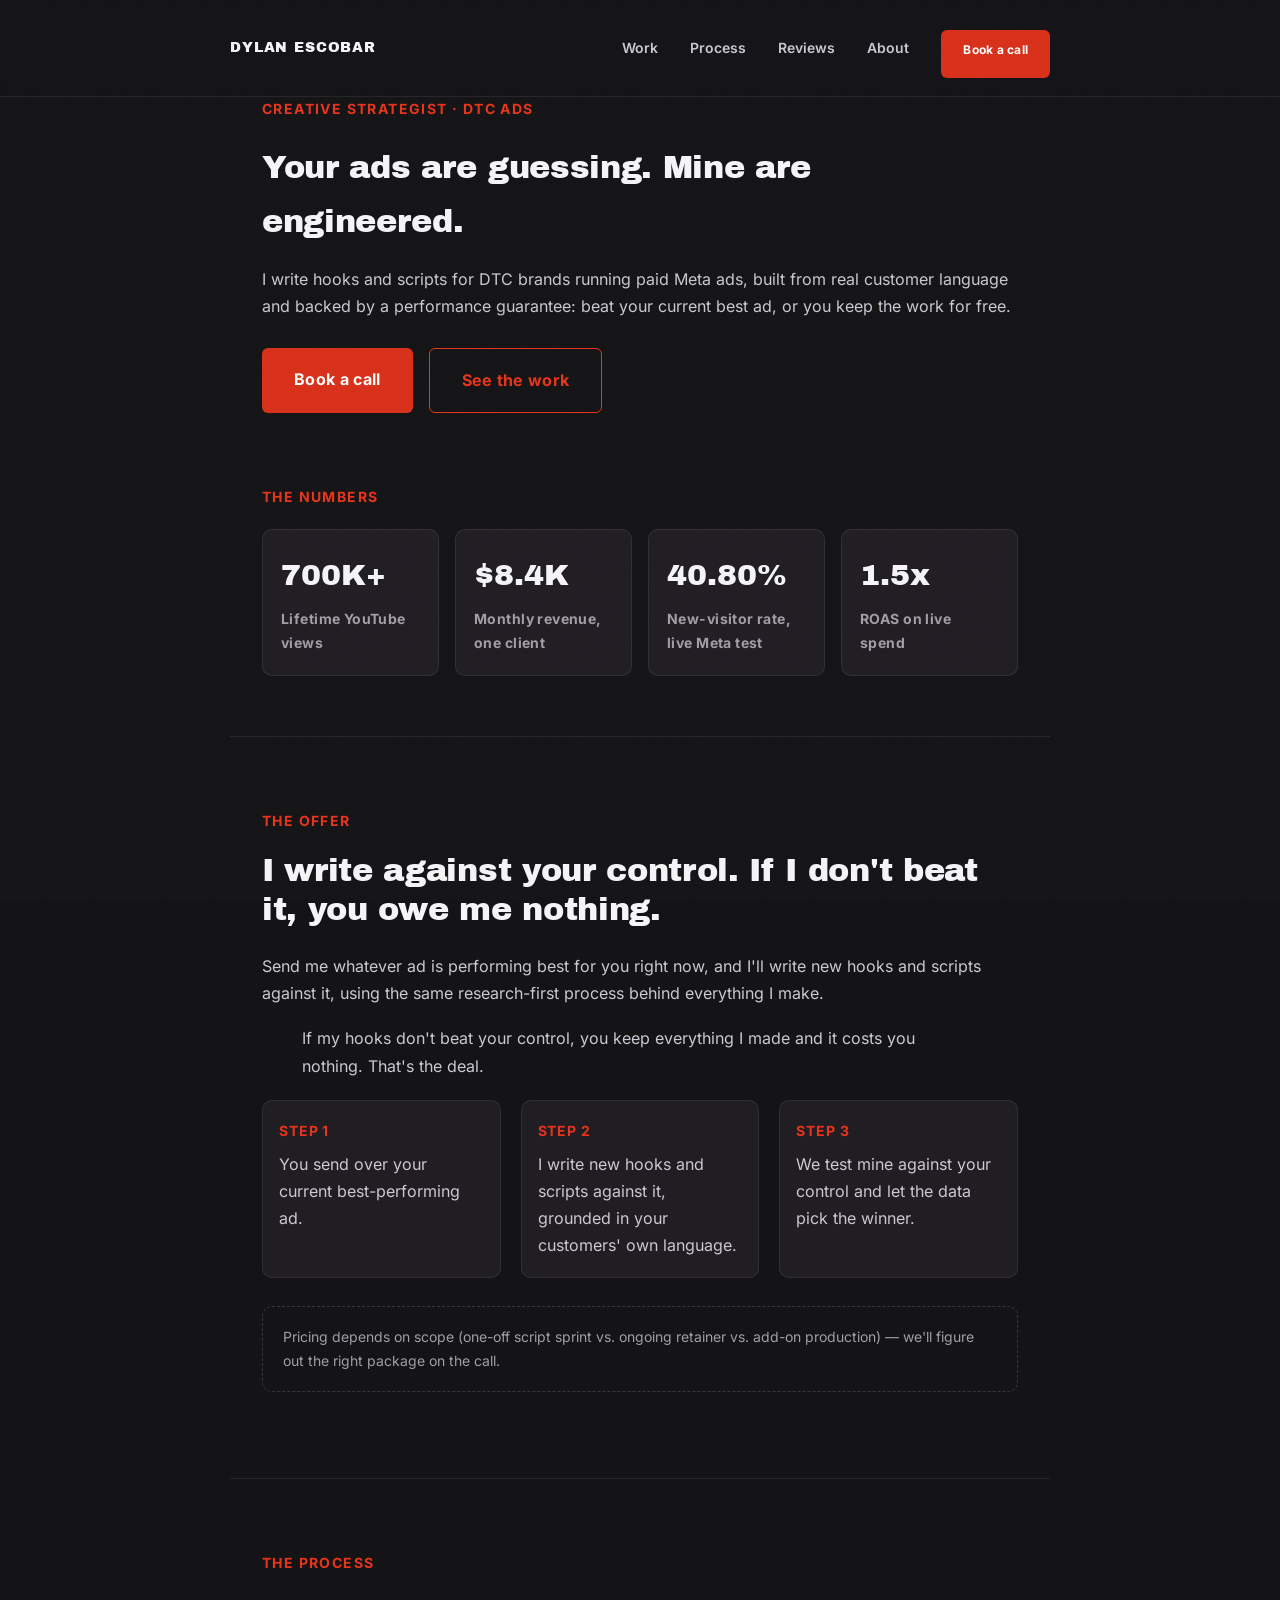
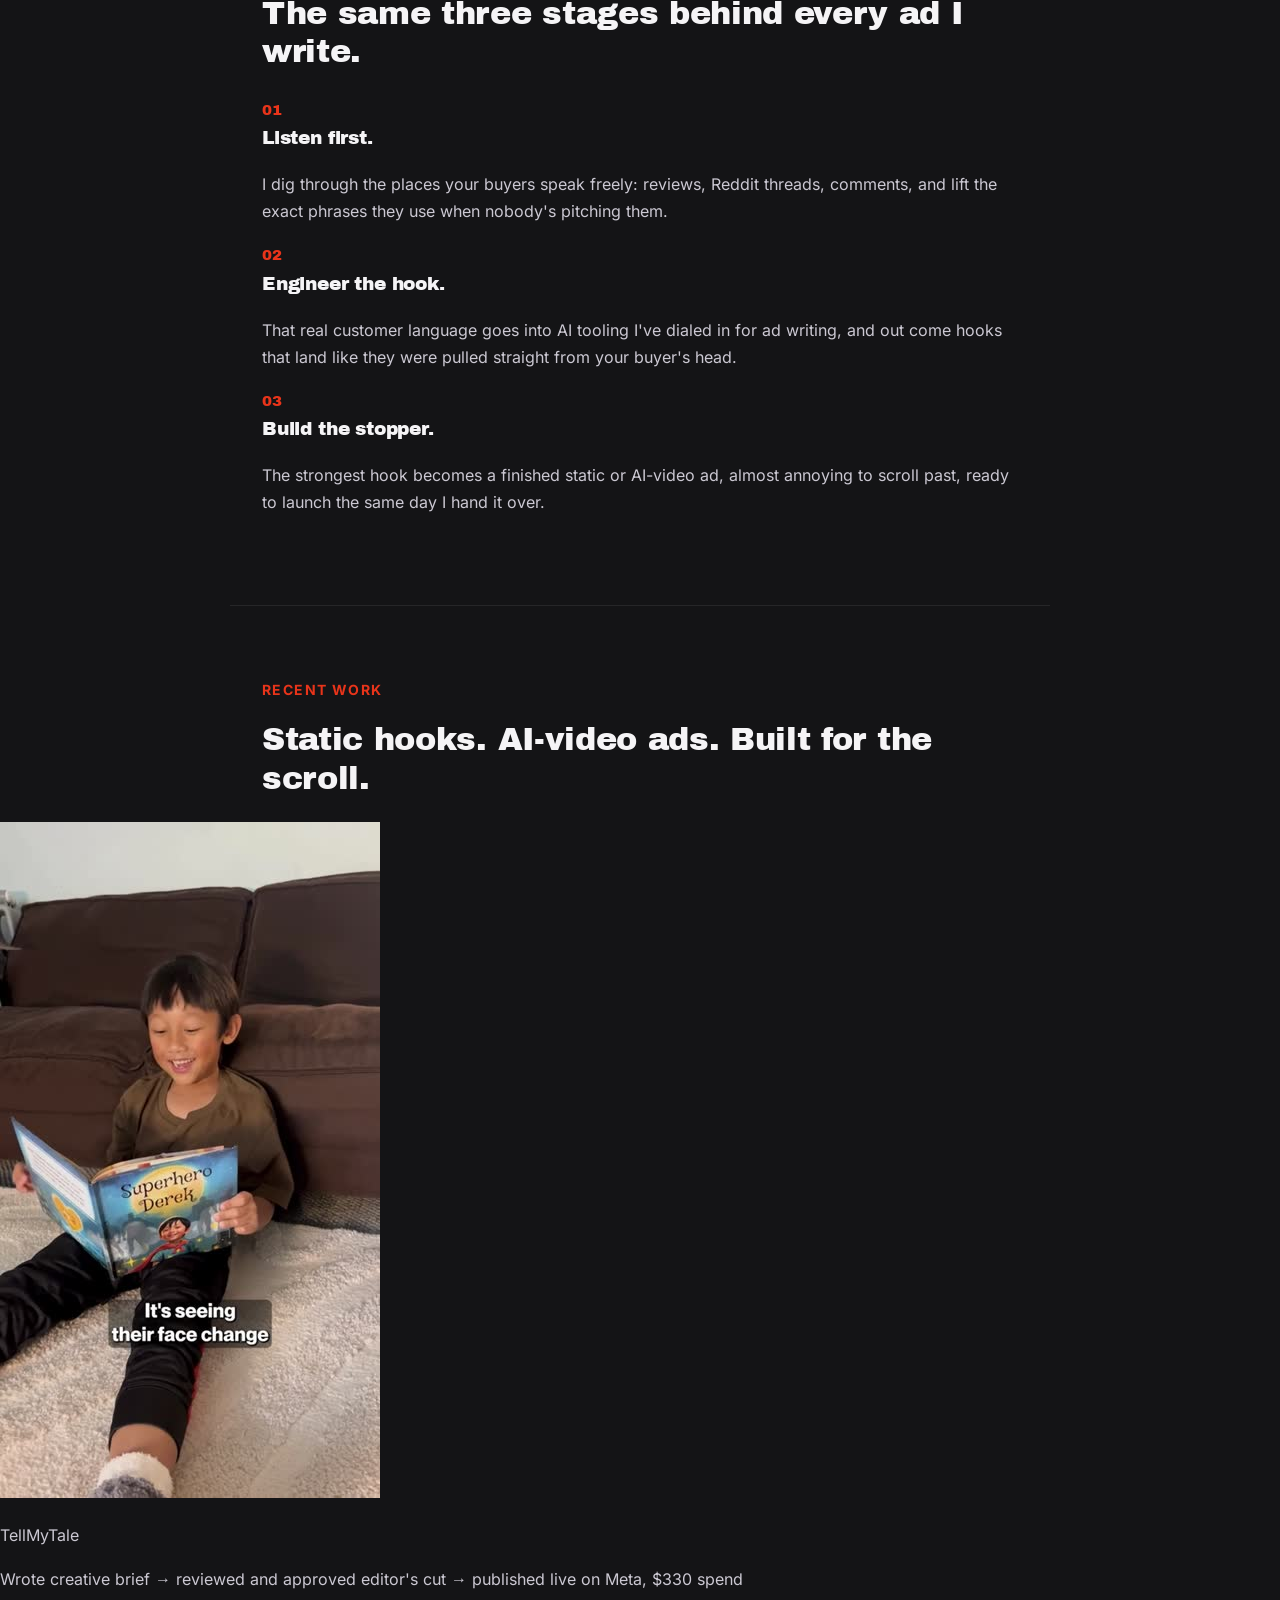
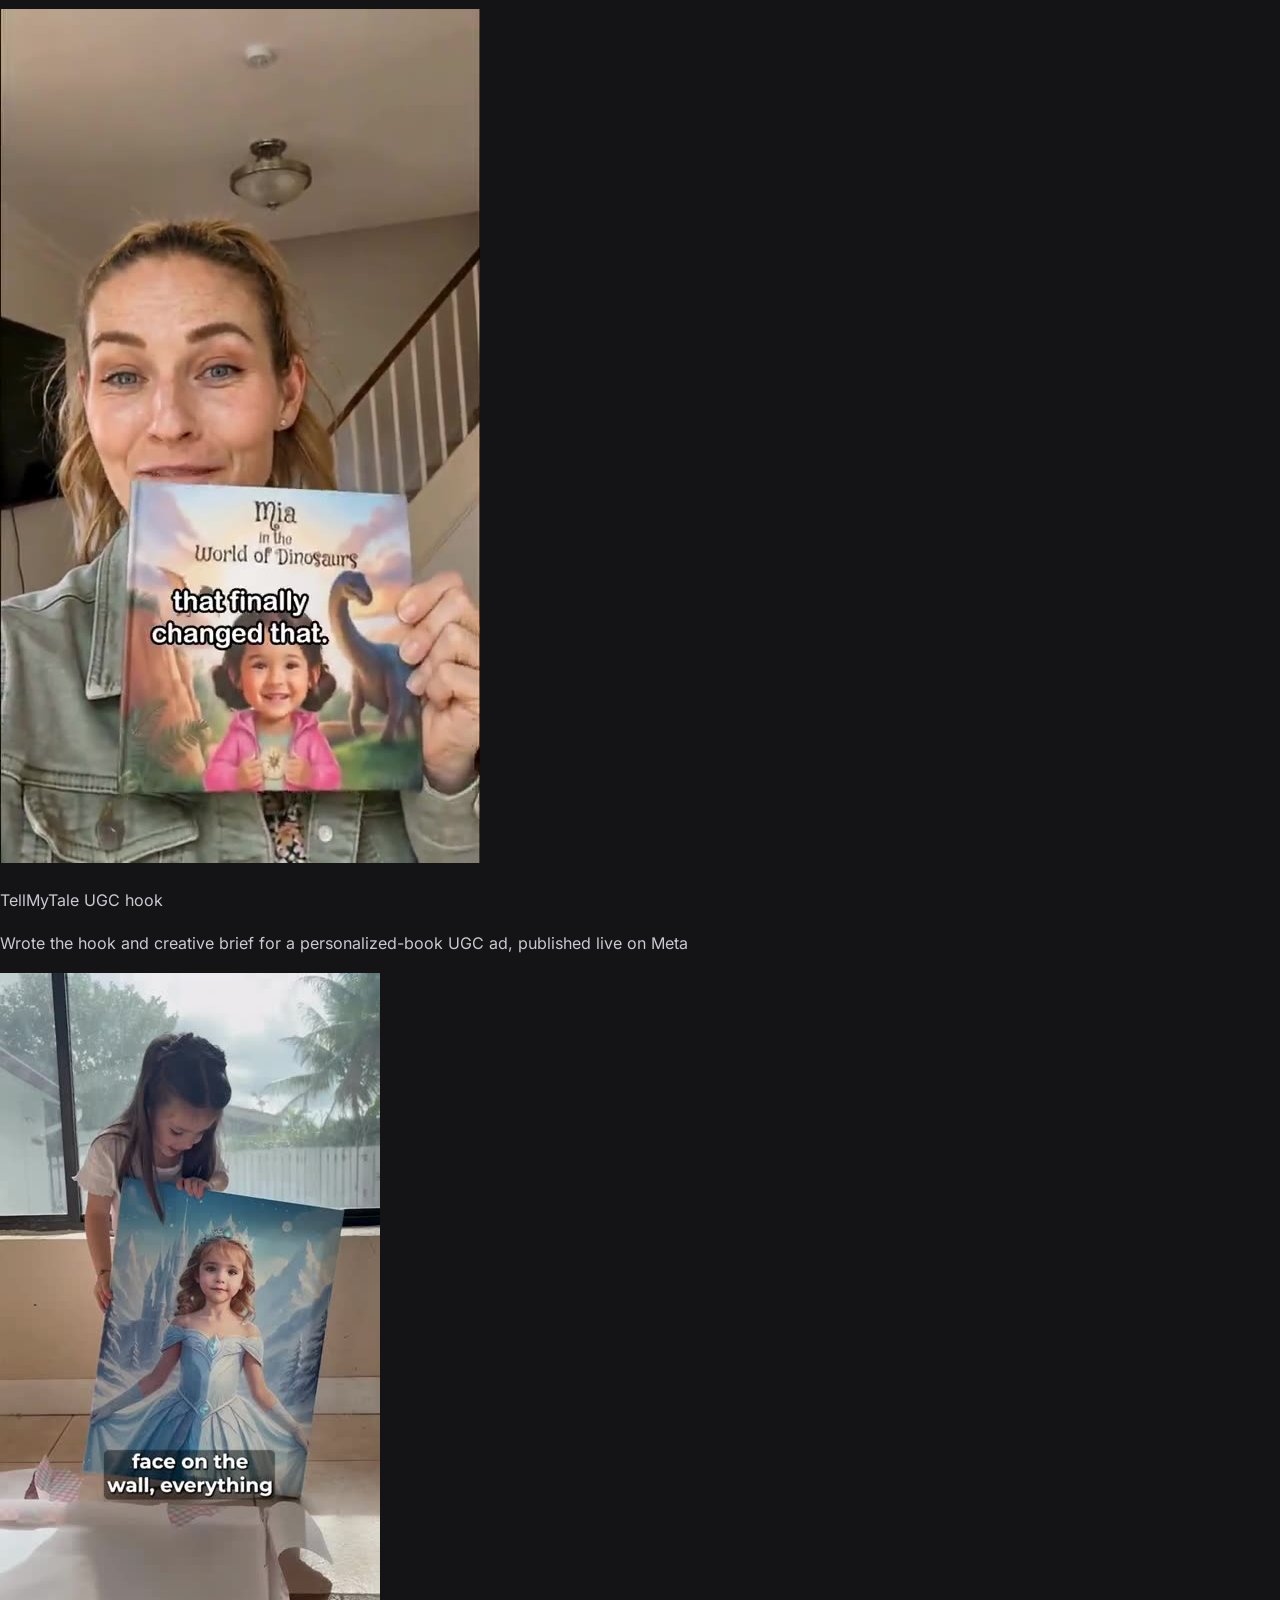
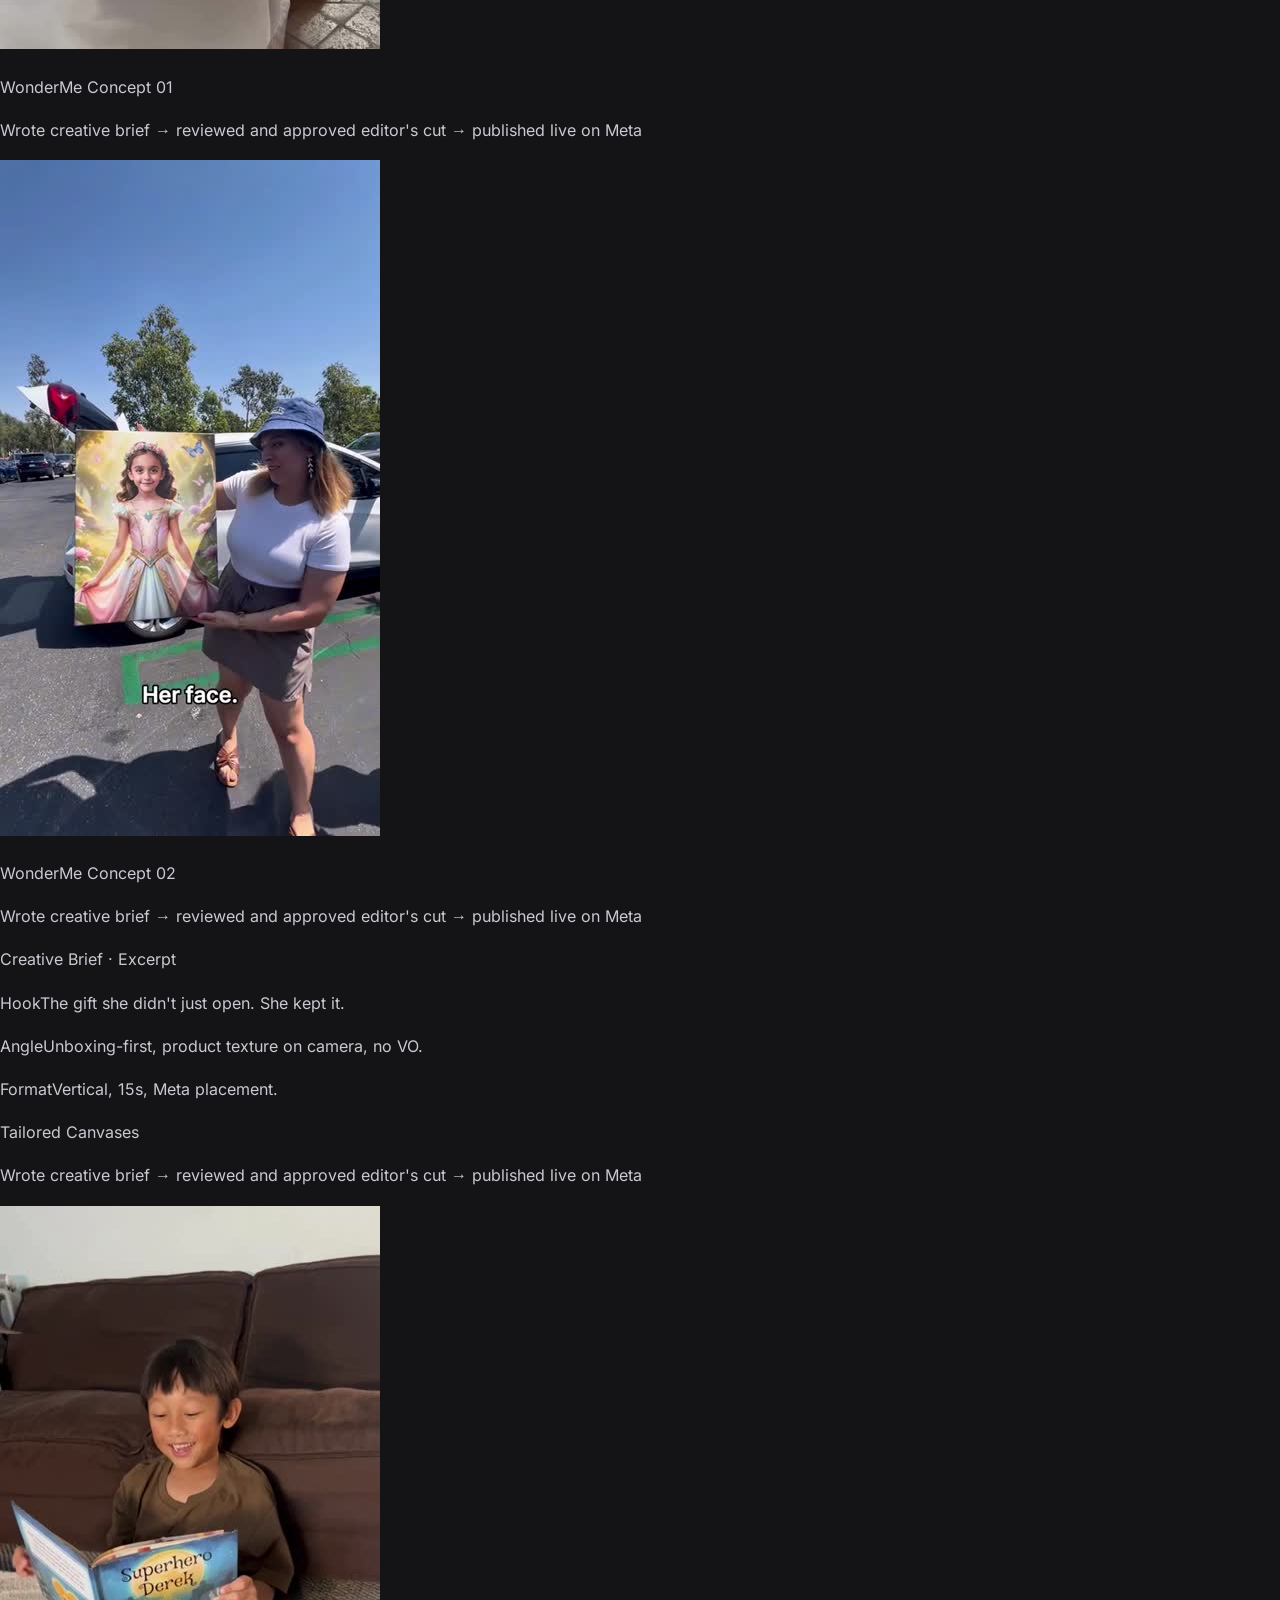
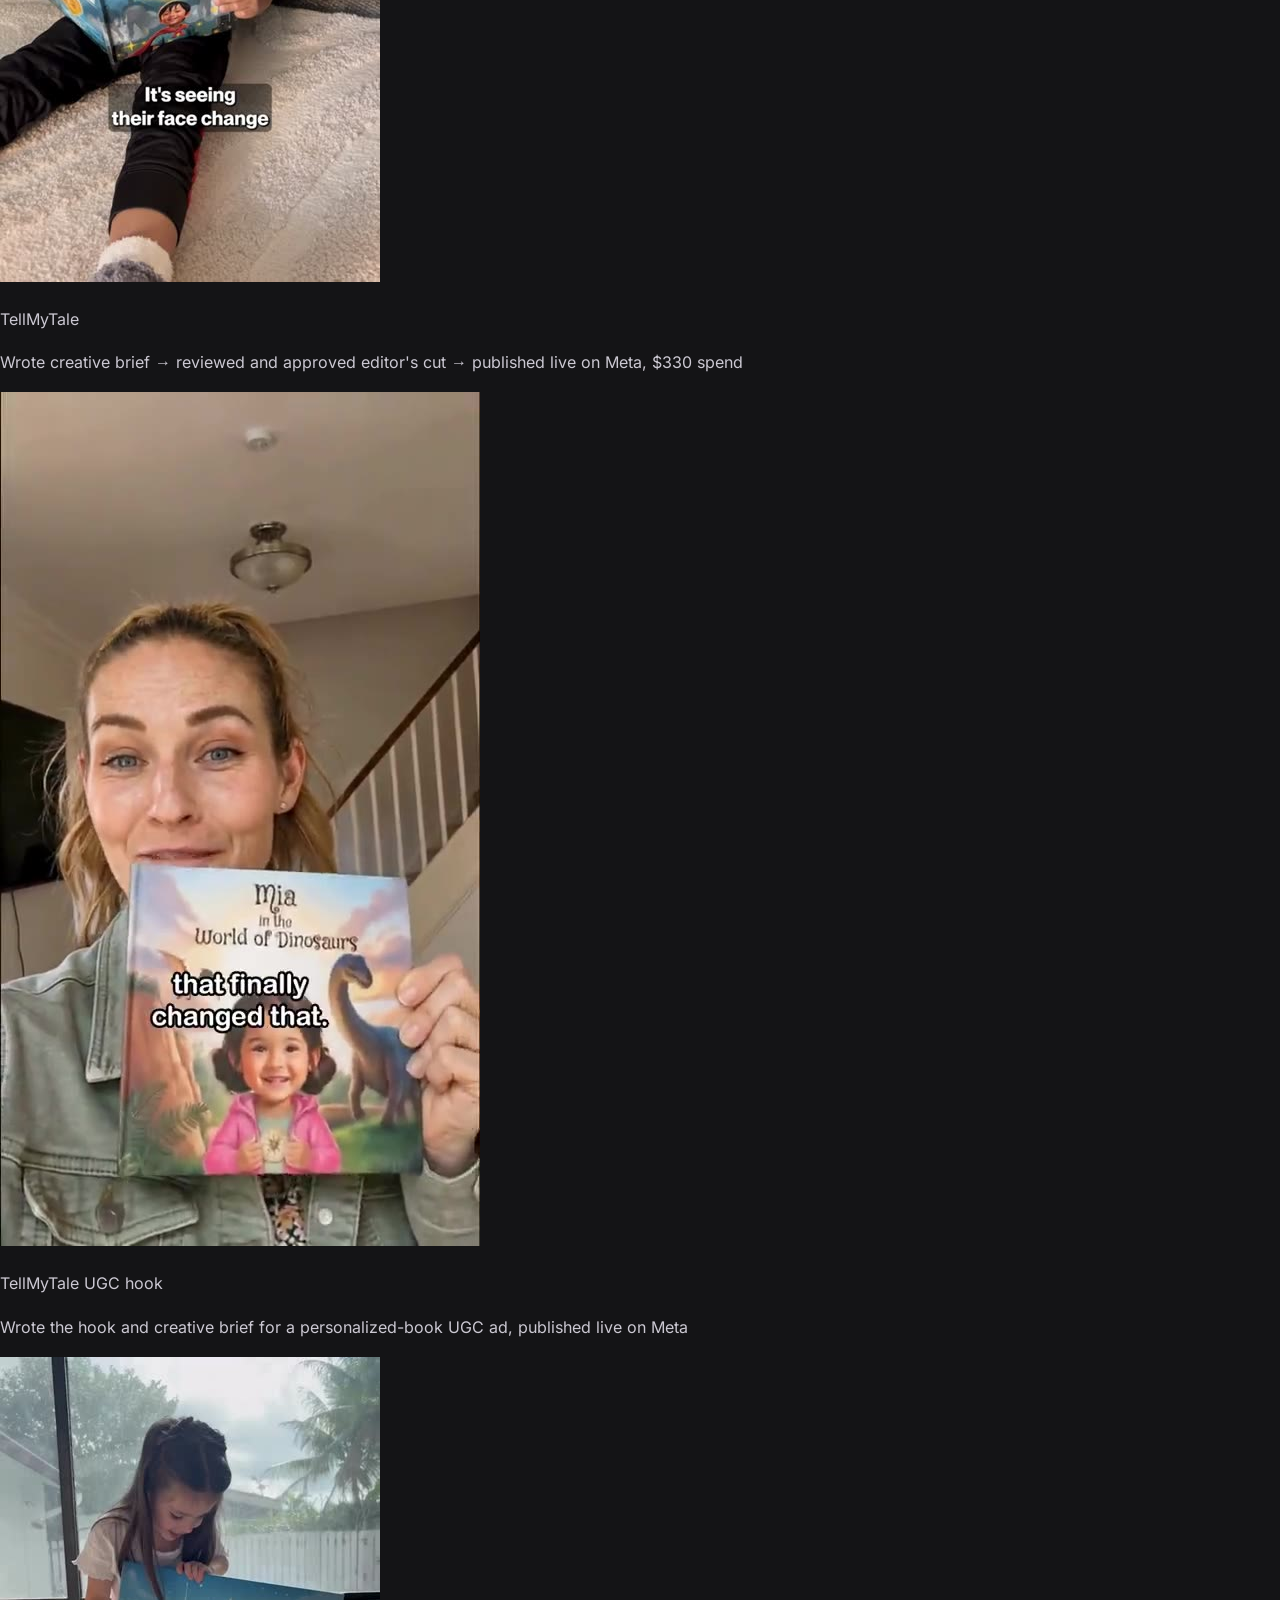
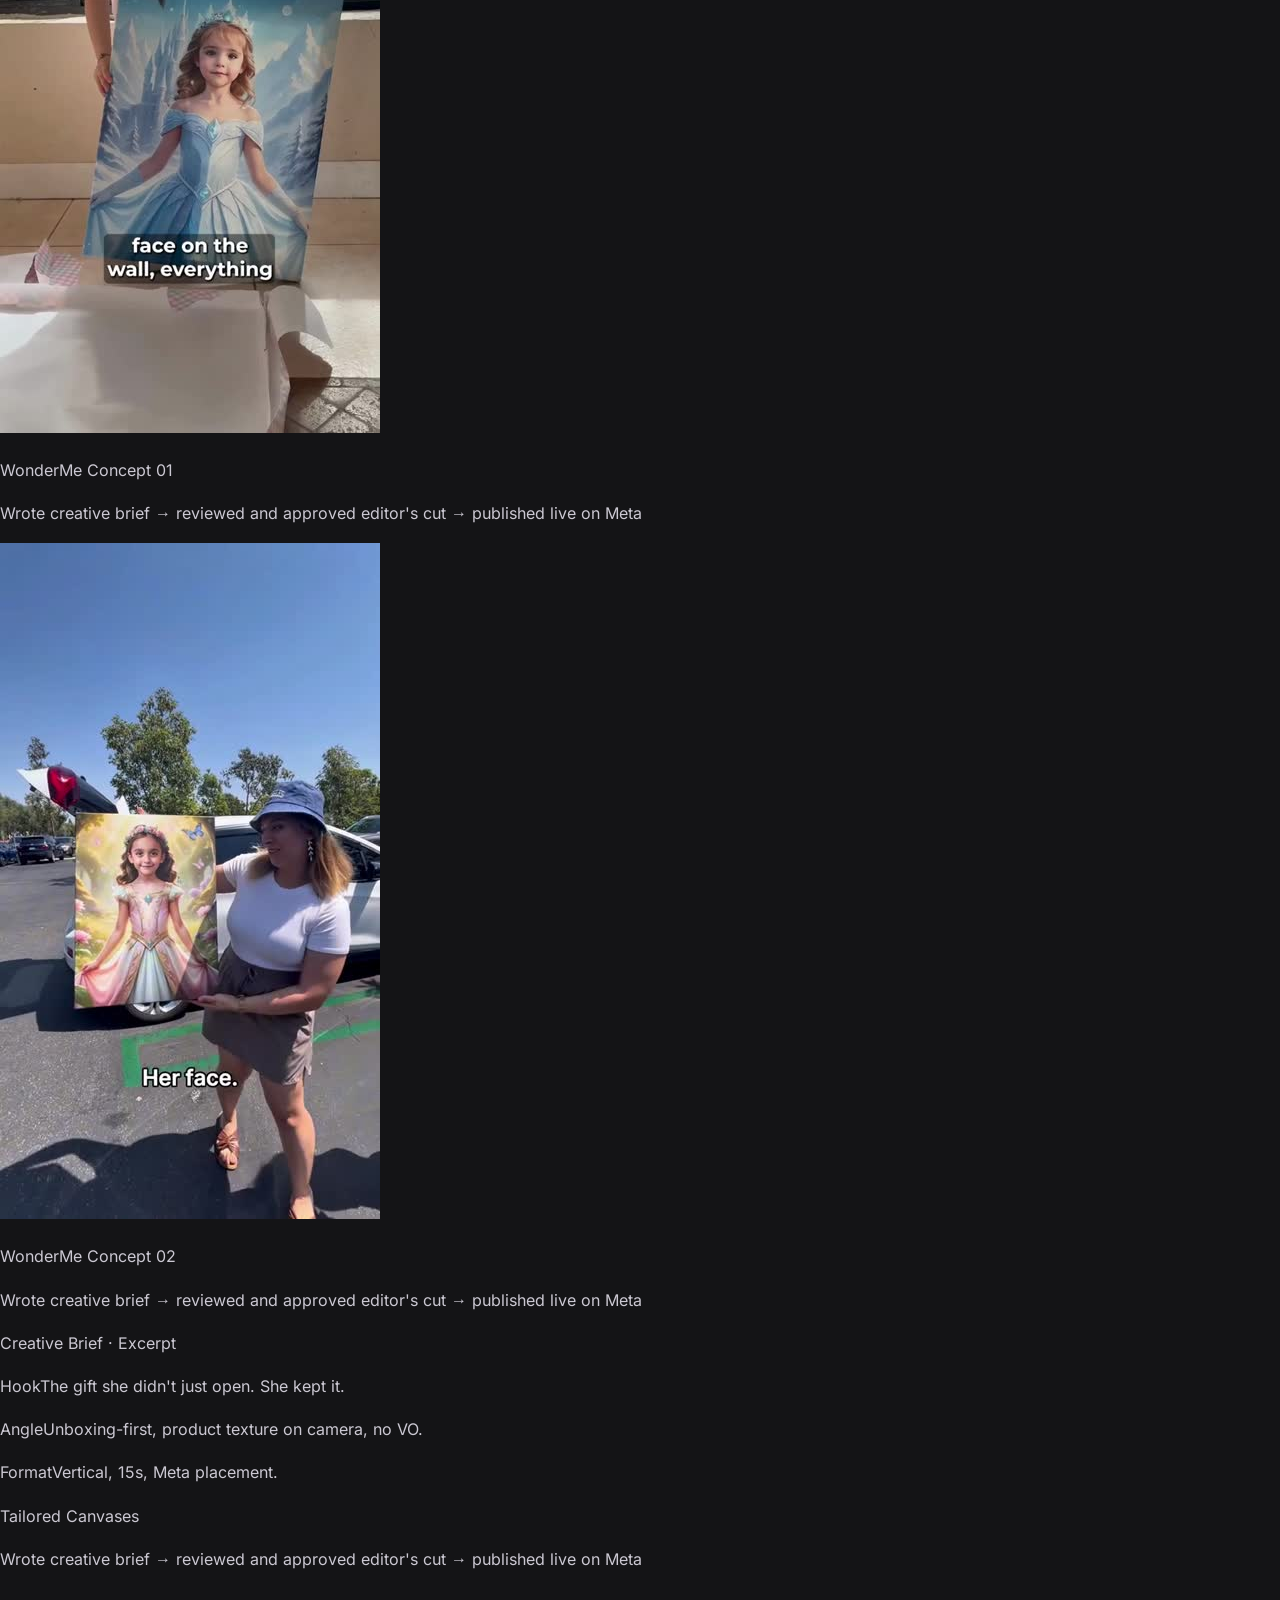
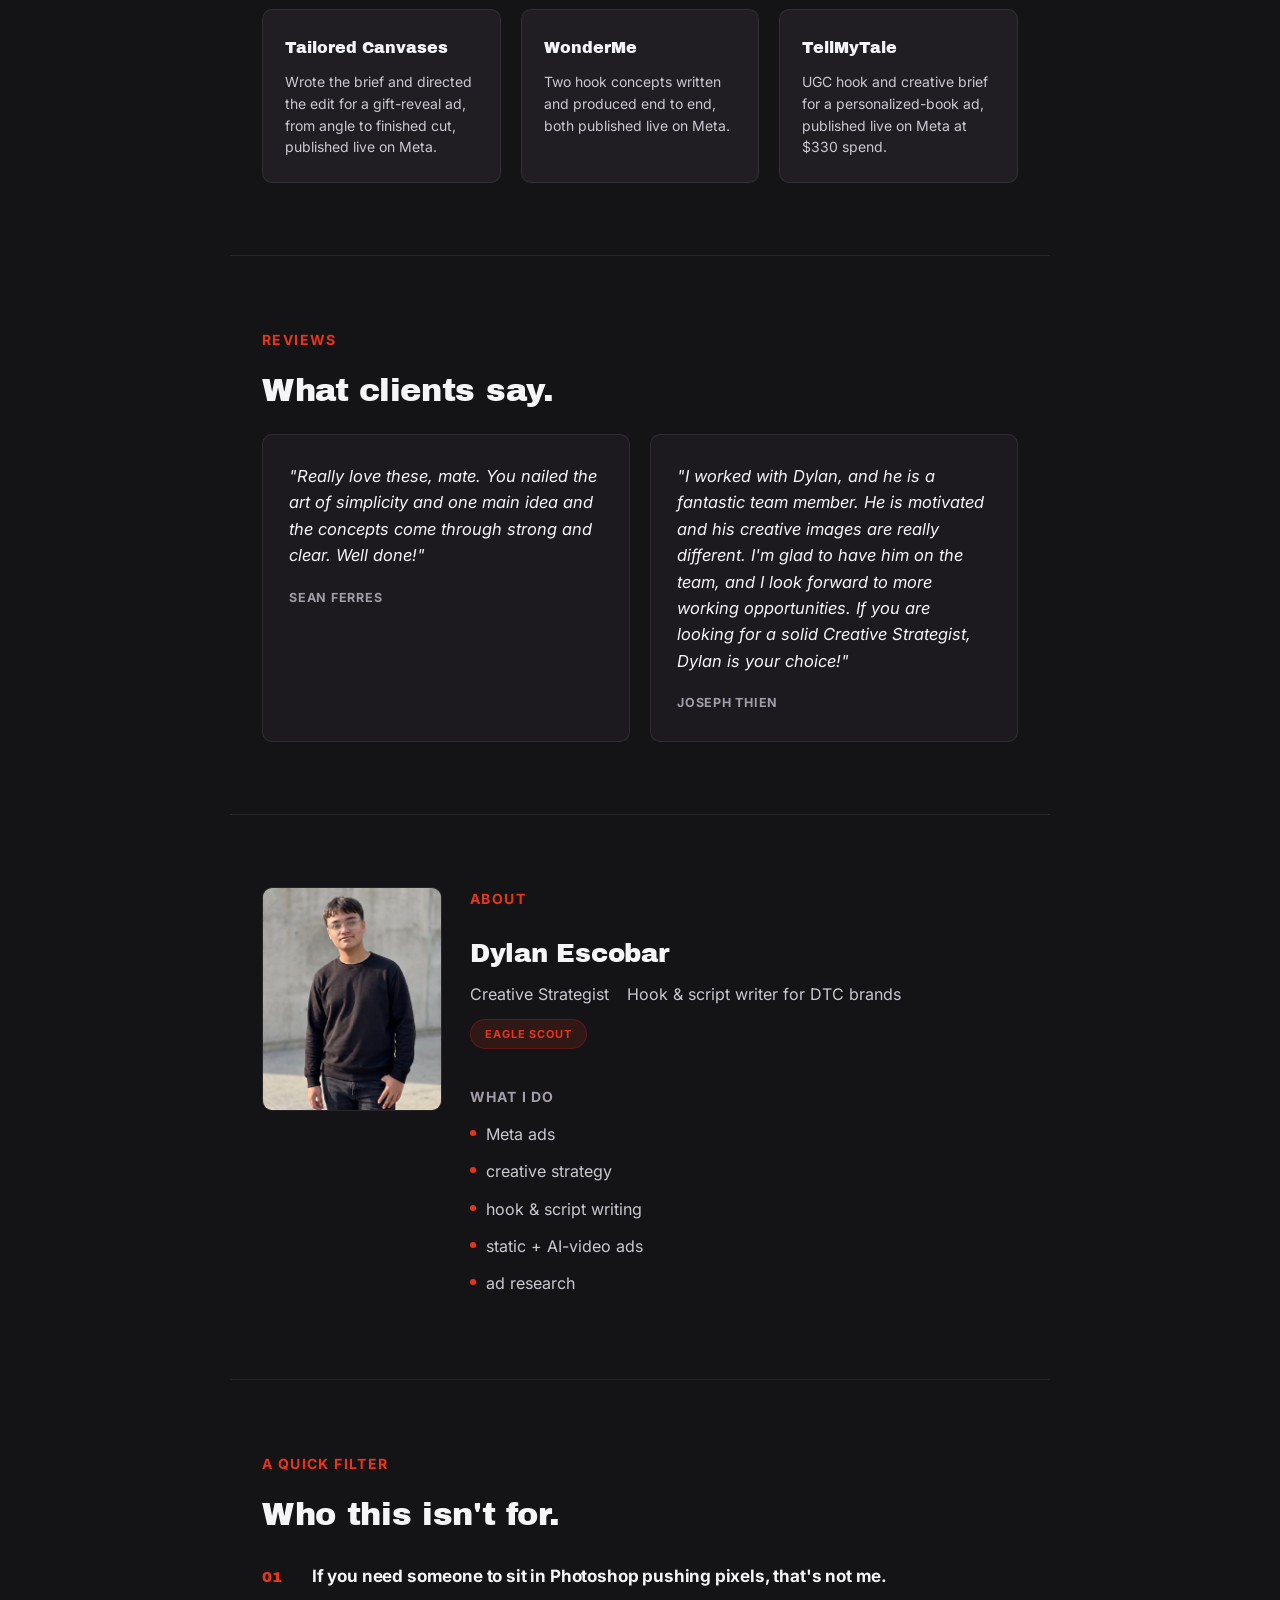
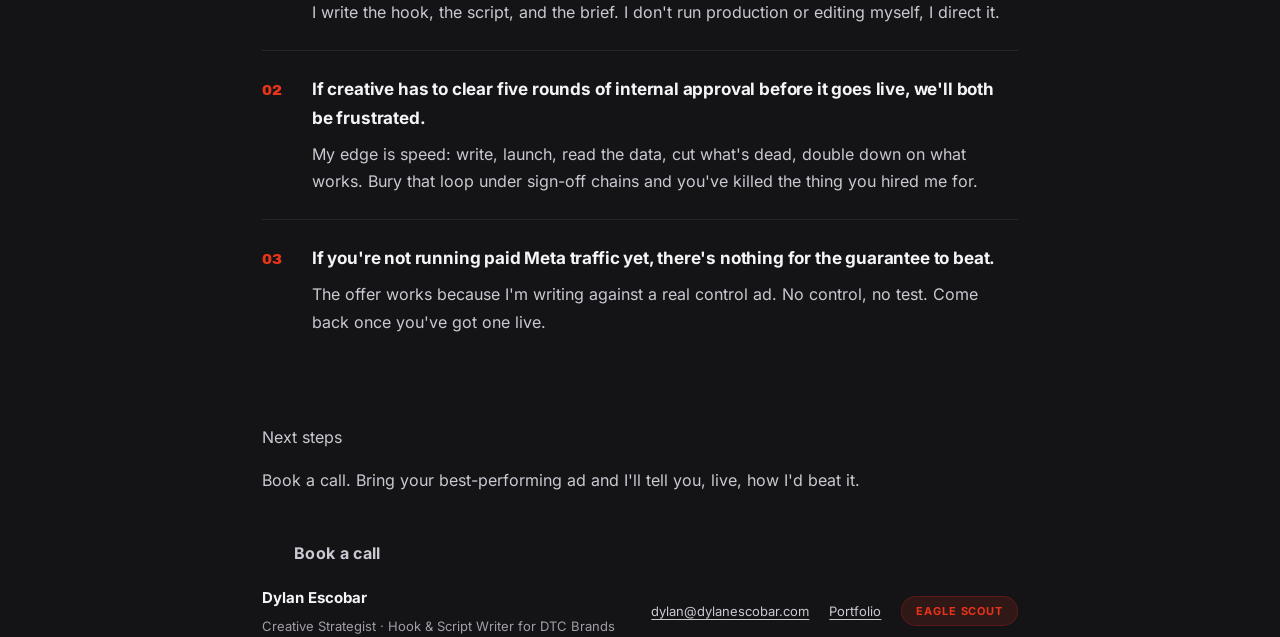
==== work-with-me.html @ bccb3c73 "Add client-facing freelance landing page New single-page site (work-with-me.html) reusing the Anti-R" ====
<!DOCTYPE html>
<html lang="en">
<head>
<meta charset="UTF-8">
<meta name="viewport" content="width=device-width, initial-scale=1.0">
<title>Dylan Escobar — Creative Strategist for DTC Ads</title>
<meta name="description" content="Dylan Escobar writes hooks and scripts for DTC brands running paid Meta ads, backed by a beat-your-control performance guarantee.">
<link rel="preconnect" href="https://fonts.googleapis.com">
<link rel="preconnect" href="https://fonts.gstatic.com" crossorigin>
<link href="https://fonts.googleapis.com/css2?family=Archivo+Black&family=Inter:wght@400;500;600;700&display=swap" rel="stylesheet">
<link rel="stylesheet" href="assets/css/style.css">
<link rel="stylesheet" href="assets/css/freelance.css">
</head>
<body>

<div class="grain"></div>

<!-- Book-a-call buttons use a mailto fallback until a real Calendly link is provided. -->

<nav class="nav">
  <div class="wrap nav-inner">
    <a href="#top" class="nav-logo">DYLAN ESCOBAR</a>
    <button class="nav-toggle" id="navToggle" aria-label="Toggle menu" aria-expanded="false">
      <span></span><span></span><span></span>
    </button>
    <div class="nav-links" id="navLinks">
      <a href="#work">Work</a>
      <a href="#process">Process</a>
      <a href="#reviews">Reviews</a>
      <a href="#about">About</a>
      <a class="btn btn-primary btn-nav" href="mailto:dylan@dylanescobar.com?subject=Let%27s%20talk">Book a call</a>
    </div>
  </div>
</nav>

<header class="hook" id="top">
  <div class="wrap">
    <p class="kicker">Creative Strategist &middot; DTC Ads</p>
    <h1 class="hook-headline">Your ads are guessing. Mine are <span class="accent">engineered.</span></h1>
    <p class="hook-sub">I write hooks and scripts for DTC brands running paid Meta ads, built from real customer language and backed by a performance guarantee: beat your current best ad, or you keep the work for free.</p>
    <div class="fl-hero-ctas">
      <a href="mailto:dylan@dylanescobar.com?subject=Let%27s%20talk" class="btn btn-primary">Book a call</a>
      <a href="#work" class="btn btn-ghost">See the work</a>
    </div>
  </div>
</header>

<main>

<!-- ============ PROOF STRIP ============ -->
<section class="section" style="padding-bottom: 60px;">
  <div class="wrap">
    <p class="kicker">The numbers</p>
    <div class="proof-grid">
      <div class="stat-card"><p class="stat-num">700K<span class="accent">+</span></p><p class="stat-label">Lifetime YouTube views</p></div>
      <div class="stat-card"><p class="stat-num">$8.4<span class="accent">K</span></p><p class="stat-label">Monthly revenue, one client</p></div>
      <div class="stat-card"><p class="stat-num">40.80<span class="accent">%</span></p><p class="stat-label">New-visitor rate, live Meta test</p></div>
      <div class="stat-card"><p class="stat-num">1.5<span class="accent">x</span></p><p class="stat-label">ROAS on live spend</p></div>
    </div>
  </div>
</section>

<hr class="divider">

<!-- ============ THE OFFER ============ -->
<section class="section" id="offer">
  <div class="wrap">
    <p class="kicker">The offer</p>
    <h2 class="section-title">I write against your control. If I don't beat it, you owe me nothing.</h2>
    <p class="body-text">Send me whatever ad is performing best for you right now, and I'll write new hooks and scripts against it, using the same research-first process behind everything I make.</p>

    <blockquote class="callout-quote">
      If my hooks don't beat your control, you keep everything I made and it costs you nothing. That's the deal.
    </blockquote>

    <div class="mechanic-grid">
      <div class="day-card"><p class="day-label">Step 1</p><p>You send over your current best-performing ad.</p></div>
      <div class="day-card"><p class="day-label">Step 2</p><p>I write new hooks and scripts against it, grounded in your customers' own language.</p></div>
      <div class="day-card"><p class="day-label">Step 3</p><p>We test mine against your control and let the data pick the winner.</p></div>
    </div>

    <p class="pricing-note">Pricing depends on scope (one-off script sprint vs. ongoing retainer vs. add-on production) &mdash; we'll figure out the right package on the call.</p>
  </div>
</section>

<hr class="divider">

<!-- ============ PROCESS ============ -->
<section class="section" id="process">
  <div class="wrap">
    <p class="kicker">The process</p>
    <h2 class="section-title">The same three stages behind every ad I write.</h2>

    <div class="process-grid">
      <div class="process-card">
        <span class="step-num">01</span>
        <h3>Listen first.</h3>
        <p>I dig through the places your buyers speak freely: reviews, Reddit threads, comments, and lift the exact phrases they use when nobody's pitching them.</p>
      </div>
      <div class="process-card">
        <span class="step-num">02</span>
        <h3>Engineer the hook.</h3>
        <p>That real customer language goes into AI tooling I've dialed in for ad writing, and out come hooks that land like they were pulled straight from your buyer's head.</p>
      </div>
      <div class="process-card">
        <span class="step-num">03</span>
        <h3>Build the stopper.</h3>
        <p>The strongest hook becomes a finished static or AI-video ad, almost annoying to scroll past, ready to launch the same day I hand it over.</p>
      </div>
    </div>
  </div>
</section>

<hr class="divider">

<!-- ============ RECENT WORK ============ -->
<section class="section" id="work">
  <div class="wrap">
    <p class="kicker">Recent work</p>
    <h2 class="section-title">Static hooks. AI-video ads. Built for the scroll.</h2>
  </div>

  <div class="strip-viewport">
    <div class="strip-track" id="stripTrack">
      <article class="proof-card">
        <div class="card-media">
          <video muted loop playsinline preload="metadata" poster="assets/img/tellmytale-poster.jpg">
            <source src="assets/video/tellmytale.mp4" type="video/mp4">
          </video>
        </div>
        <div class="card-info">
          <p class="card-client">TellMyTale</p>
          <p class="card-brief">Wrote creative brief &rarr; reviewed and approved editor's cut &rarr; published live on Meta, $330 spend</p>
        </div>
      </article>

      <article class="proof-card">
        <div class="card-media">
          <video muted loop playsinline preload="metadata" poster="assets/img/tellmytale-2-poster.jpg">
            <source src="assets/video/tellmytale-2.mp4" type="video/mp4">
          </video>
        </div>
        <div class="card-info">
          <p class="card-client">TellMyTale <span class="card-tag">UGC hook</span></p>
          <p class="card-brief">Wrote the hook and creative brief for a personalized-book UGC ad, published live on Meta</p>
        </div>
      </article>

      <article class="proof-card">
        <div class="card-media">
          <video muted loop playsinline preload="metadata" poster="assets/img/wonderme-blue-poster.jpg">
            <source src="assets/video/wonderme-blue.mp4" type="video/mp4">
          </video>
        </div>
        <div class="card-info">
          <p class="card-client">WonderMe <span class="card-tag">Concept 01</span></p>
          <p class="card-brief">Wrote creative brief &rarr; reviewed and approved editor's cut &rarr; published live on Meta</p>
        </div>
      </article>

      <article class="proof-card">
        <div class="card-media">
          <video muted loop playsinline preload="metadata" poster="assets/img/wonderme-gold-poster.jpg">
            <source src="assets/video/wonderme-gold.mp4" type="video/mp4">
          </video>
        </div>
        <div class="card-info">
          <p class="card-client">WonderMe <span class="card-tag">Concept 02</span></p>
          <p class="card-brief">Wrote creative brief &rarr; reviewed and approved editor's cut &rarr; published live on Meta</p>
        </div>
      </article>

      <article class="proof-card proof-card--brief">
        <div class="card-media card-media--brief">
          <div class="brief-excerpt">
            <p class="brief-label">Creative Brief &middot; Excerpt</p>
            <p class="brief-line"><span>Hook</span>The gift she didn't just open. She kept it.</p>
            <p class="brief-line"><span>Angle</span>Unboxing-first, product texture on camera, no VO.</p>
            <p class="brief-line"><span>Format</span>Vertical, 15s, Meta placement.</p>
          </div>
        </div>
        <div class="card-info">
          <p class="card-client">Tailored Canvases</p>
          <p class="card-brief">Wrote creative brief &rarr; reviewed and approved editor's cut &rarr; published live on Meta</p>
        </div>
      </article>

      <!-- duplicate set for seamless loop -->
      <article class="proof-card" aria-hidden="true">
        <div class="card-media">
          <video muted loop playsinline preload="metadata" poster="assets/img/tellmytale-poster.jpg">
            <source src="assets/video/tellmytale.mp4" type="video/mp4">
          </video>
        </div>
        <div class="card-info">
          <p class="card-client">TellMyTale</p>
          <p class="card-brief">Wrote creative brief &rarr; reviewed and approved editor's cut &rarr; published live on Meta, $330 spend</p>
        </div>
      </article>

      <article class="proof-card" aria-hidden="true">
        <div class="card-media">
          <video muted loop playsinline preload="metadata" poster="assets/img/tellmytale-2-poster.jpg">
            <source src="assets/video/tellmytale-2.mp4" type="video/mp4">
          </video>
        </div>
        <div class="card-info">
          <p class="card-client">TellMyTale <span class="card-tag">UGC hook</span></p>
          <p class="card-brief">Wrote the hook and creative brief for a personalized-book UGC ad, published live on Meta</p>
        </div>
      </article>

      <article class="proof-card" aria-hidden="true">
        <div class="card-media">
          <video muted loop playsinline preload="metadata" poster="assets/img/wonderme-blue-poster.jpg">
            <source src="assets/video/wonderme-blue.mp4" type="video/mp4">
          </video>
        </div>
        <div class="card-info">
          <p class="card-client">WonderMe <span class="card-tag">Concept 01</span></p>
          <p class="card-brief">Wrote creative brief &rarr; reviewed and approved editor's cut &rarr; published live on Meta</p>
        </div>
      </article>

      <article class="proof-card" aria-hidden="true">
        <div class="card-media">
          <video muted loop playsinline preload="metadata" poster="assets/img/wonderme-gold-poster.jpg">
            <source src="assets/video/wonderme-gold.mp4" type="video/mp4">
          </video>
        </div>
        <div class="card-info">
          <p class="card-client">WonderMe <span class="card-tag">Concept 02</span></p>
          <p class="card-brief">Wrote creative brief &rarr; reviewed and approved editor's cut &rarr; published live on Meta</p>
        </div>
      </article>

      <article class="proof-card proof-card--brief" aria-hidden="true">
        <div class="card-media card-media--brief">
          <div class="brief-excerpt">
            <p class="brief-label">Creative Brief &middot; Excerpt</p>
            <p class="brief-line"><span>Hook</span>The gift she didn't just open. She kept it.</p>
            <p class="brief-line"><span>Angle</span>Unboxing-first, product texture on camera, no VO.</p>
            <p class="brief-line"><span>Format</span>Vertical, 15s, Meta placement.</p>
          </div>
        </div>
        <div class="card-info">
          <p class="card-client">Tailored Canvases</p>
          <p class="card-brief">Wrote creative brief &rarr; reviewed and approved editor's cut &rarr; published live on Meta</p>
        </div>
      </article>
    </div>
  </div>

  <div class="wrap">
    <div class="case-grid">
      <div class="case-card">
        <p class="case-client">Tailored Canvases</p>
        <p class="case-result">Wrote the brief and directed the edit for a gift-reveal ad, from angle to finished cut, published live on Meta.</p>
      </div>
      <div class="case-card">
        <p class="case-client">WonderMe</p>
        <p class="case-result">Two hook concepts written and produced end to end, both published live on Meta.</p>
      </div>
      <div class="case-card">
        <p class="case-client">TellMyTale</p>
        <p class="case-result">UGC hook and creative brief for a personalized-book ad, published live on Meta at $330 spend.</p>
      </div>
    </div>
  </div>
</section>

<hr class="divider">

<!-- ============ REVIEWS ============ -->
<section class="section" id="reviews">
  <div class="wrap">
    <p class="kicker">Reviews</p>
    <h2 class="section-title">What clients say.</h2>

    <div class="testi-grid">
      <div class="testi-card">
        <p class="testi-quote">"Really love these, mate. You nailed the art of simplicity and one main idea and the concepts come through strong and clear. Well done!"</p>
        <p class="testi-attr">Sean Ferres</p>
      </div>
      <div class="testi-card">
        <p class="testi-quote">"I worked with Dylan, and he is a fantastic team member. He is motivated and his creative images are really different. I'm glad to have him on the team, and I look forward to more working opportunities. If you are looking for a solid Creative Strategist, Dylan is your choice!"</p>
        <p class="testi-attr">Joseph Thien</p>
      </div>
    </div>
  </div>
</section>

<hr class="divider">

<!-- ============ ABOUT ============ -->
<section class="section" id="about">
  <div class="wrap bio-grid">
    <img class="bio-photo" src="assets/img/dylan-headshot.jpg" alt="Dylan Escobar">
    <div class="bio-text">
      <p class="kicker">About</p>
      <h2 class="bio-name">Dylan Escobar</h2>
      <p class="bio-meta">
        <span class="accent">Creative Strategist</span>
        <span>Hook &amp; script writer for DTC brands</span>
        <span class="pill">Eagle Scout</span>
      </p>
      <p class="num-label" style="margin-top: 36px;">What I do</p>
      <ul class="what-i-do">
        <li>Meta ads</li>
        <li>creative strategy</li>
        <li>hook &amp; script writing</li>
        <li>static + AI-video ads</li>
        <li>ad research</li>
      </ul>
    </div>
  </div>
</section>

<hr class="divider">

<!-- ============ A QUICK FILTER ============ -->
<section class="section" id="filter">
  <div class="wrap">
    <p class="kicker">A quick filter</p>
    <h2 class="section-title">Who this isn't for.</h2>

    <ol class="steps">
      <li>
        <span class="step-num">01</span>
        <div>
          <h3>If you need someone to sit in Photoshop pushing pixels, that's not me.</h3>
          <p>I write the hook, the script, and the brief. I don't run production or editing myself, I direct it.</p>
        </div>
      </li>
      <li>
        <span class="step-num">02</span>
        <div>
          <h3>If creative has to clear five rounds of internal approval before it goes live, we'll both be frustrated.</h3>
          <p>My edge is speed: write, launch, read the data, cut what's dead, double down on what works. Bury that loop under sign-off chains and you've killed the thing you hired me for.</p>
        </div>
      </li>
      <li>
        <span class="step-num">03</span>
        <div>
          <h3>If you're not running paid Meta traffic yet, there's nothing for the guarantee to beat.</h3>
          <p>The offer works because I'm writing against a real control ad. No control, no test. Come back once you've got one live.</p>
        </div>
      </li>
    </ol>
  </div>
</section>

</main>

<div class="cta-block" id="next-steps">
  <div class="wrap cta-inner">
    <p class="cta-label">Next steps</p>
    <p class="cta-lead">Book a call. Bring your best-performing ad and I'll tell you, live, how I'd beat it.</p>
    <a href="mailto:dylan@dylanescobar.com?subject=Let%27s%20talk" class="btn btn-cta">Book a call</a>
  </div>
</div>

<footer class="footer">
  <div class="wrap fl-footer-inner">
    <div>
      <p class="fl-footer-name">Dylan Escobar</p>
      <p class="fl-footer-role">Creative Strategist &middot; Hook &amp; Script Writer for DTC Brands</p>
    </div>
    <div class="fl-footer-links">
      <a href="mailto:dylan@dylanescobar.com">dylan@dylanescobar.com</a>
      <a href="index.html">Portfolio</a>
      <span class="pill">Eagle Scout</span>
    </div>
  </div>
</footer>

<script src="assets/js/main.js"></script>
<script src="assets/js/freelance.js"></script>
</body>
</html>
---- assets/css/style.css ----
@font-face {
  font-family: 'Archivo Black';
  font-style: normal;
  font-weight: 400;
  font-display: swap;
  src: url('../fonts/ArchivoBlack-Regular.woff2') format('woff2');
}

@font-face {
  font-family: 'Inter';
  font-style: normal;
  font-weight: 400 700;
  font-display: swap;
  src: url('../fonts/Inter-Variable.woff2') format('woff2');
}

:root {
  --bg: #141416;
  --bg-card: #1c1a1f;
  --bg-card-2: #201d23;
  --red: #e8341a;
  --red-deep: #d9301a;
  --red-dim: #e8341a22;
  --white: #f5f4f6;
  --text-body: #cbc8d2;
  --text-dim: #a29da8;
  --hairline: #ffffff14;
  --max-w: 720px;
}

* { box-sizing: border-box; }

html { scroll-behavior: smooth; }

body {
  margin: 0;
  background: var(--bg);
  color: var(--text-body);
  font-family: 'Inter', -apple-system, BlinkMacSystemFont, sans-serif;
  font-size: 16px;
  line-height: 1.7;
  -webkit-font-smoothing: antialiased;
}

.grain {
  position: fixed;
  inset: 0;
  pointer-events: none;
  z-index: 999;
  opacity: 0.025;
  background-image: url("data:image/svg+xml,%3Csvg xmlns='http://www.w3.org/2000/svg' width='120' height='120'%3E%3Cfilter id='n'%3E%3CfeTurbulence type='fractalNoise' baseFrequency='0.9' numOctaves='2' stitchTiles='stitch'/%3E%3C/filter%3E%3Crect width='100%25' height='100%25' filter='url(%23n)'/%3E%3C/svg%3E");
}

.wrap {
  max-width: var(--max-w);
  margin: 0 auto;
  padding: 0 20px;
}

h1, h2, h3 {
  font-family: 'Archivo Black', 'Inter', sans-serif;
  color: var(--white);
  font-weight: 400;
  letter-spacing: -0.01em;
  margin: 0;
}

.accent-em { color: var(--red); }

a { color: inherit; }

/* ============ SECTION LAYOUT ============ */
.section {
  padding: 56px 0;
}

.section--compact { padding: 32px 0; }

.divider {
  border: none;
  border-top: 1px solid var(--hairline);
  max-width: var(--max-w);
  margin: 0 auto;
}

.kicker {
  font-size: 14px;
  font-weight: 700;
  letter-spacing: 0.1em;
  text-transform: uppercase;
  color: var(--red);
  margin: 0 0 20px;
}

.section-title {
  font-size: 28px;
  line-height: 1.2;
  margin-bottom: 24px;
}

.subsection-title {
  font-family: 'Inter', sans-serif;
  font-weight: 700;
  font-size: 19px;
  color: var(--white);
  margin: 40px 0 16px;
}

.lede {
  font-size: 19px;
  color: var(--white);
  font-weight: 500;
  line-height: 1.55;
  margin: 0 0 20px;
}

.body-text {
  font-size: 16px;
  color: var(--text-body);
  margin: 0 0 18px;
}

.body-text:last-child { margin-bottom: 0; }

.italic-note {
  font-style: italic;
  margin-top: 8px;
}

/* ============ HERO ============ */
.hero-section { padding-top: 72px; }

.hero-headline {
  font-size: 34px;
  line-height: 1.15;
  margin-bottom: 28px;
}

/* ============ CALLOUT (red background) ============ */
.callout {
  background: var(--red-deep);
  border-radius: 10px;
  padding: 28px 24px;
  margin-top: 28px;
  break-inside: avoid;
  page-break-inside: avoid;
}

.callout-label {
  font-size: 14px;
  font-weight: 700;
  letter-spacing: 0.1em;
  text-transform: uppercase;
  color: #ffffff;
  margin: 0 0 14px;
}

.callout-lead {
  font-size: 19px;
  font-weight: 700;
  color: #ffffff;
  line-height: 1.4;
  margin: 0 0 10px;
}

.callout-body {
  font-size: 16px;
  color: #ffffffe6;
  line-height: 1.6;
  margin: 0;
}

.callout-split {
  display: flex;
  flex-direction: column;
  gap: 20px;
}

.callout-sublabel {
  font-size: 16px;
  font-weight: 700;
  color: #ffffff;
  margin: 0 0 6px;
}

/* ============ STEPS (Process / Filter) ============ */
.steps {
  list-style: none;
  margin: 28px 0 0;
  padding: 0;
  display: flex;
  flex-direction: column;
  gap: 24px;
}

.steps li {
  display: grid;
  grid-template-columns: 36px 1fr;
  gap: 14px;
  padding-bottom: 24px;
  border-bottom: 1px solid var(--hairline);
}
.steps li:last-child { border-bottom: none; padding-bottom: 0; }

.step-num {
  font-family: 'Archivo Black', sans-serif;
  color: var(--red);
  font-size: 15px;
  padding-top: 3px;
}

.steps h3 {
  font-family: 'Inter', sans-serif;
  font-weight: 700;
  font-size: 17px;
  color: var(--white);
  margin: 0 0 8px;
}

.steps p {
  margin: 0;
  color: var(--text-body);
  font-size: 16px;
}

.filter-close {
  font-family: 'Archivo Black', sans-serif;
  font-weight: 400;
  color: var(--white);
  font-size: 22px;
  line-height: 1.3;
  margin: 28px 0 0;
}

/* ============ PAID WORK ============ */
.exp-role h3 {
  font-family: 'Inter', sans-serif;
  font-weight: 700;
  font-size: 19px;
  color: var(--white);
  margin: 0 0 8px;
}

.exp-type {
  font-family: 'Inter', sans-serif;
  font-weight: 500;
  font-size: 14px;
  color: var(--text-dim);
  margin-left: 4px;
}

.exp-clients {
  font-size: 14px;
  font-weight: 700;
  letter-spacing: 0.05em;
  text-transform: uppercase;
  color: var(--text-dim);
  margin: 0 0 18px;
}

.exp-bullets {
  list-style: none;
  margin: 0;
  padding: 0;
  display: flex;
  flex-direction: column;
  gap: 12px;
}

.exp-bullets li {
  position: relative;
  padding-left: 20px;
  color: var(--text-body);
  font-size: 16px;
}

.exp-bullets li::before {
  content: "";
  position: absolute;
  left: 0;
  top: 9px;
  width: 6px;
  height: 6px;
  border-radius: 50%;
  background: var(--red);
}

.stat-grid {
  display: grid;
  grid-template-columns: 1fr;
  gap: 14px;
  margin: 28px 0 20px;
  break-inside: avoid;
  page-break-inside: avoid;
}

.stat-card {
  background: var(--bg-card-2);
  border: 1px solid var(--hairline);
  border-radius: 10px;
  padding: 20px 18px;
  break-inside: avoid;
  page-break-inside: avoid;
}

.stat-num {
  font-family: 'Archivo Black', sans-serif;
  color: var(--white);
  font-size: 30px;
  margin: 0 0 6px;
}

.stat-unit {
  font-family: 'Inter', sans-serif;
  font-weight: 700;
  font-size: 16px;
  color: var(--white);
}

.stat-label {
  font-size: 14px;
  font-weight: 700;
  letter-spacing: 0.03em;
  color: var(--text-dim);
  margin: 0;
}

/* ============ GALLERY ============ */
.gallery {
  display: grid;
  grid-template-columns: 1fr;
  gap: 20px;
  margin-top: 24px;
  break-inside: avoid;
  page-break-inside: avoid;
}

.gallery-item {
  margin: 0;
  break-inside: avoid;
  page-break-inside: avoid;
}

.gallery-item img {
  display: block;
  width: 100%;
  height: auto;
  border-radius: 10px;
  border: 1px solid var(--hairline);
  background: var(--bg-card);
}

.gallery-item figcaption {
  font-size: 14px;
  color: var(--text-dim);
  margin-top: 10px;
}

/* ============ OFF THE CLOCK ============ */
.otc-card {
  background: var(--bg-card);
  border: 1px solid var(--hairline);
  border-radius: 10px;
  padding: 20px 18px;
  break-inside: avoid;
  page-break-inside: avoid;
}

.otc-card .kicker { margin-bottom: 12px; }
.otc-card .body-text { margin-bottom: 14px; font-size: 16px; }

.otc-stats {
  font-size: 14px;
  font-weight: 700;
  color: var(--text-dim);
  margin: 0;
  letter-spacing: 0.01em;
}

/* ============ AUDITION ============ */
.day-grid {
  display: grid;
  grid-template-columns: 1fr;
  gap: 16px;
  margin: 24px 0 24px;
  break-inside: avoid;
  page-break-inside: avoid;
}

.day-card {
  background: var(--bg-card-2);
  border: 1px solid var(--hairline);
  border-radius: 10px;
  padding: 18px 16px;
  break-inside: avoid;
  page-break-inside: avoid;
}

.day-label {
  font-size: 14px;
  font-weight: 700;
  letter-spacing: 0.06em;
  text-transform: uppercase;
  color: var(--red);
  margin: 0 0 8px;
}

.day-card p:last-child {
  color: var(--text-body);
  font-size: 16px;
  margin: 0;
}

.btn {
  display: inline-block;
  text-decoration: none;
  font-family: 'Inter', sans-serif;
  font-weight: 700;
  font-size: 16px;
  letter-spacing: 0.02em;
  padding: 18px 32px;
  border-radius: 6px;
  margin-top: 12px;
  transition: transform 0.15s ease, opacity 0.15s ease;
  min-height: 48px;
}
.btn:hover { transform: translateY(-2px); }

.btn-primary {
  background: var(--red-deep);
  color: #fff;
}

.ps-note {
  font-style: italic;
  color: var(--text-dim);
  font-size: 16px;
  margin: 28px 0 0;
}

.next-steps {
  break-inside: avoid;
  page-break-inside: avoid;
}

/* ============ BIO / FOOTER ============ */
.bio-footer {
  padding: 56px 0 64px;
  border-top: 1px solid var(--hairline);
  break-inside: avoid;
  page-break-inside: avoid;
}

.bio-grid {
  display: grid;
  grid-template-columns: 1fr;
  gap: 28px;
  align-items: start;
}

.bio-photo {
  width: 160px;
  aspect-ratio: 372 / 461;
  object-fit: cover;
  border-radius: 10px;
  border: 1px solid var(--hairline);
}

.bio-name {
  font-size: 26px;
  margin: 0 0 6px;
}

.bio-title {
  font-family: 'Inter', sans-serif;
  font-weight: 700;
  font-size: 15px;
  color: var(--red);
  margin: 0 0 16px;
}

.bio-meta {
  display: flex;
  flex-wrap: wrap;
  gap: 10px 18px;
  align-items: center;
  font-size: 16px;
  color: var(--text-body);
  margin: 0 0 20px;
}

.bio-meta a {
  color: var(--white);
  text-decoration: underline;
  text-underline-offset: 4px;
}

.portfolio-link { color: var(--red) !important; }

.badge {
  font-size: 13px;
  font-weight: 700;
  letter-spacing: 0.04em;
  text-transform: uppercase;
  color: var(--red);
  background: var(--red-dim);
  border: 1px solid #e8341a40;
  border-radius: 20px;
  padding: 4px 12px;
}

.num-label {
  font-size: 14px;
  font-weight: 700;
  letter-spacing: 0.08em;
  text-transform: uppercase;
  color: var(--text-dim);
  margin: 0 0 12px;
}

.what-i-do {
  list-style: none;
  margin: 0;
  padding: 0;
}

.what-i-do li {
  position: relative;
  font-size: 16px;
  color: var(--text-body);
  margin-bottom: 10px;
  padding-left: 16px;
}

.what-i-do li::before {
  content: "";
  position: absolute;
  left: 0;
  top: 9px;
  width: 6px;
  height: 6px;
  border-radius: 50%;
  background: var(--red);
}

/* ============ MOBILE-FIRST BREAKPOINTS ============ */

/* Small phones: bump text and spacing up further, generous tap targets */
@media (max-width: 380px) {
  body { font-size: 16.5px; }
  .hero-headline { font-size: 30px; }
  .section-title { font-size: 24px; }
  .btn { width: 100%; text-align: center; }
}

/* Tablet and up */
@media (min-width: 640px) {
  :root { --max-w: 760px; }

  .wrap { padding: 0 32px; }

  .section { padding: 72px 0; }
  .hero-section { padding-top: 96px; }

  .hero-headline { font-size: 44px; }
  .section-title { font-size: 32px; }
  .lede { font-size: 21px; }

  .stat-grid { grid-template-columns: repeat(2, 1fr); }
  .day-grid { grid-template-columns: repeat(3, 1fr); }
  .gallery { grid-template-columns: repeat(2, 1fr); }
  .callout-split { flex-direction: row; gap: 32px; }
  .callout-split > div { flex: 1; }

  .bio-grid { grid-template-columns: 180px 1fr; }
  .bio-photo { width: 100%; }
}

/* Desktop */
@media (min-width: 1000px) {
  :root { --max-w: 820px; }

  .hero-headline { font-size: 52px; }
  .gallery { grid-template-columns: repeat(3, 1fr); }
}

@media (prefers-reduced-motion: reduce) {
  html { scroll-behavior: auto; }
}

/* ============ PRINT / PDF EXPORT ============ */
/* Applies whenever this stylesheet paginates content, regardless of
   which tool renders the PDF (browser print dialog, headless export,
   etc.) -- top gets extra room so a page that starts mid-flow never
   lands its first line flush against the physical page edge. */
@page {
  margin-top: 0.75in;
  margin-right: 0.4in;
  margin-bottom: 0.4in;
  margin-left: 0.4in;
}

@media print {
  * {
    -webkit-print-color-adjust: exact !important;
    print-color-adjust: exact !important;
    color-adjust: exact !important;
  }

  body {
    background: var(--bg) !important;
    color: var(--text-body) !important;
    font-size: 16px !important;
    line-height: 1.6 !important;
  }

  .grain { display: none; }

  /* Every text-bearing block is atomic: if it doesn't fit the remaining
     space on a page, the WHOLE block moves to the next page rather than
     splitting a sentence, bullet, or heading-plus-body across the break. */
  p,
  li,
  h1,
  h2,
  h3,
  .subsection-title,
  .steps li,
  .callout,
  .stat-grid,
  .stat-card,
  .day-grid,
  .day-card,
  .otc-card,
  .gallery,
  .gallery-item,
  .next-steps,
  .bio-footer {
    break-inside: avoid !important;
    page-break-inside: avoid !important;
  }

  h1, h2, h3, .subsection-title, .kicker {
    break-after: avoid !important;
    page-break-after: avoid !important;
  }

  p, li {
    orphans: 3;
    widows: 3;
  }

  /* A printed page is narrower than the 1000px screen breakpoint that
     triggers the 3-column layout, so force the compact layout here too
     -- otherwise the 2-column fallback makes these sections taller than
     one page and forces a mid-section split despite break-inside: avoid. */
  .gallery { grid-template-columns: repeat(3, 1fr) !important; }
  .day-grid { grid-template-columns: repeat(3, 1fr) !important; }

  .hero-headline { font-size: 30px !important; }
  .section-title { font-size: 24px !important; }
  .subsection-title { font-size: 19px !important; }
  .steps h3 { font-size: 18px !important; }
  .filter-close { font-size: 22px !important; }

  .lede { font-size: 18px !important; }
  .body-text,
  .steps p,
  .exp-bullets li,
  .callout-body,
  .day-card p:last-child,
  .otc-card .body-text,
  .ps-note,
  .what-i-do li,
  .bio-meta { font-size: 16px !important; }

  .kicker,
  .callout-label,
  .exp-clients,
  .exp-type,
  .stat-label,
  .day-label,
  .num-label,
  .badge,
  .otc-stats,
  .gallery-item figcaption { font-size: 14px !important; }

  .stat-num { font-size: 26px !important; }
  .callout-lead { font-size: 19px !important; }
  .callout-sublabel { font-size: 16px !important; }
}
---- assets/css/freelance.css ----
/* ============ NAV ============ */
.nav {
  position: sticky;
  top: 0;
  z-index: 500;
  background: #151318cc;
  backdrop-filter: blur(10px);
  -webkit-backdrop-filter: blur(10px);
  border-bottom: 1px solid var(--hairline);
}

.nav-inner {
  display: flex;
  align-items: center;
  justify-content: space-between;
  padding: 18px 0;
}

.nav-logo {
  font-family: 'Archivo Black', sans-serif;
  font-size: 14px;
  letter-spacing: 0.06em;
  color: var(--white);
  text-decoration: none;
}

.nav-links {
  display: flex;
  align-items: center;
  gap: 32px;
}

.nav-links a:not(.btn) {
  font-size: 14px;
  font-weight: 600;
  color: var(--text-body);
  text-decoration: none;
  transition: color 0.15s ease;
}
.nav-links a:not(.btn):hover { color: var(--white); }

.btn-nav { padding: 10px 22px; font-size: 12px; }

.nav-toggle {
  display: none;
  flex-direction: column;
  justify-content: center;
  gap: 5px;
  width: 32px;
  height: 32px;
  background: none;
  border: none;
  cursor: pointer;
  padding: 0;
}
.nav-toggle span {
  display: block;
  width: 100%;
  height: 2px;
  background: var(--white);
}

/* ============ HERO EXTRAS ============ */
.fl-hero-ctas {
  display: flex;
  gap: 16px;
  flex-wrap: wrap;
  margin-top: 8px;
}

.btn-ghost {
  background: transparent;
  border: 1px solid var(--red);
  color: var(--red);
}
.btn-ghost:hover { background: var(--red-dim); }

/* ============ TAG / PILL ============ */
.pill {
  display: inline-block;
  font-size: 11px;
  font-weight: 700;
  letter-spacing: 0.08em;
  text-transform: uppercase;
  color: var(--red);
  background: var(--red-dim);
  border: 1px solid #ed1c2440;
  border-radius: 20px;
  padding: 5px 14px;
}

/* ============ PROOF STRIP ============ */
.proof-grid {
  display: grid;
  grid-template-columns: repeat(4, 1fr);
  gap: 16px;
}

/* ============ OFFER MECHANIC ============ */
.mechanic-grid {
  display: grid;
  grid-template-columns: repeat(3, 1fr);
  gap: 20px;
  margin: 20px 0 28px;
}

.pricing-note {
  margin-top: 24px;
  padding: 18px 20px;
  border: 1px dashed #ffffff28;
  border-radius: 10px;
  font-size: 14px;
  color: var(--text-dim);
}

/* ============ CASE STUDIES ============ */
.case-grid {
  display: grid;
  grid-template-columns: repeat(3, 1fr);
  gap: 20px;
  margin-top: 36px;
}

.case-card {
  background: var(--bg-card-2);
  border: 1px solid var(--hairline);
  border-radius: 10px;
  padding: 24px 22px;
}

.case-client {
  font-family: 'Archivo Black', sans-serif;
  color: var(--white);
  font-size: 16px;
  margin: 0 0 10px;
}

.case-result {
  font-size: 14px;
  line-height: 1.55;
  color: var(--text-body);
  margin: 0;
}

/* ============ TESTIMONIALS ============ */
.testi-grid {
  display: grid;
  grid-template-columns: repeat(2, 1fr);
  gap: 20px;
  margin-top: 8px;
}

.testi-card {
  background: var(--bg-card);
  border: 1px solid var(--hairline);
  border-radius: 10px;
  padding: 28px 26px;
}

.testi-quote {
  color: var(--white);
  font-size: 16.5px;
  font-style: italic;
  line-height: 1.6;
  margin: 0 0 18px;
}

.testi-attr {
  font-size: 12.5px;
  font-weight: 700;
  letter-spacing: 0.06em;
  text-transform: uppercase;
  color: var(--text-dim);
  margin: 0;
}

/* ============ FOOTER EXTRAS ============ */
.fl-footer-inner {
  display: flex;
  justify-content: space-between;
  align-items: center;
  flex-wrap: wrap;
  gap: 18px;
  text-align: left;
}

.fl-footer-name {
  color: var(--white);
  font-weight: 700;
  font-size: 15px;
  margin: 0 0 4px;
}

.fl-footer-role {
  color: var(--text-dim);
  font-size: 13px;
  margin: 0;
}

.fl-footer-links {
  display: flex;
  align-items: center;
  gap: 20px;
  font-size: 13px;
}

.fl-footer-links a {
  color: var(--text-body);
  text-decoration: underline;
  text-underline-offset: 3px;
}

/* ============ RESPONSIVE ============ */
@media (max-width: 780px) {
  .nav-toggle { display: flex; }

  .nav-links {
    position: absolute;
    top: 100%;
    left: 0;
    right: 0;
    flex-direction: column;
    align-items: flex-start;
    gap: 0;
    background: var(--bg);
    border-bottom: 1px solid var(--hairline);
    max-height: 0;
    overflow: hidden;
    transition: max-height 0.2s ease;
  }
  .nav-links.is-open { max-height: 320px; }
  .nav-links a { width: 100%; padding: 14px 20px; }
  .nav-links a:not(.btn) { border-bottom: 1px solid var(--hairline); }
  .nav-links .btn-nav { margin: 14px 20px; }

  .proof-grid { grid-template-columns: repeat(2, 1fr); }
  .mechanic-grid { grid-template-columns: 1fr; }
  .case-grid { grid-template-columns: 1fr; }
  .testi-grid { grid-template-columns: 1fr; }
  .fl-footer-inner { flex-direction: column; align-items: flex-start; }
}

@media (max-width: 480px) {
  .proof-grid { grid-template-columns: 1fr 1fr; }
}
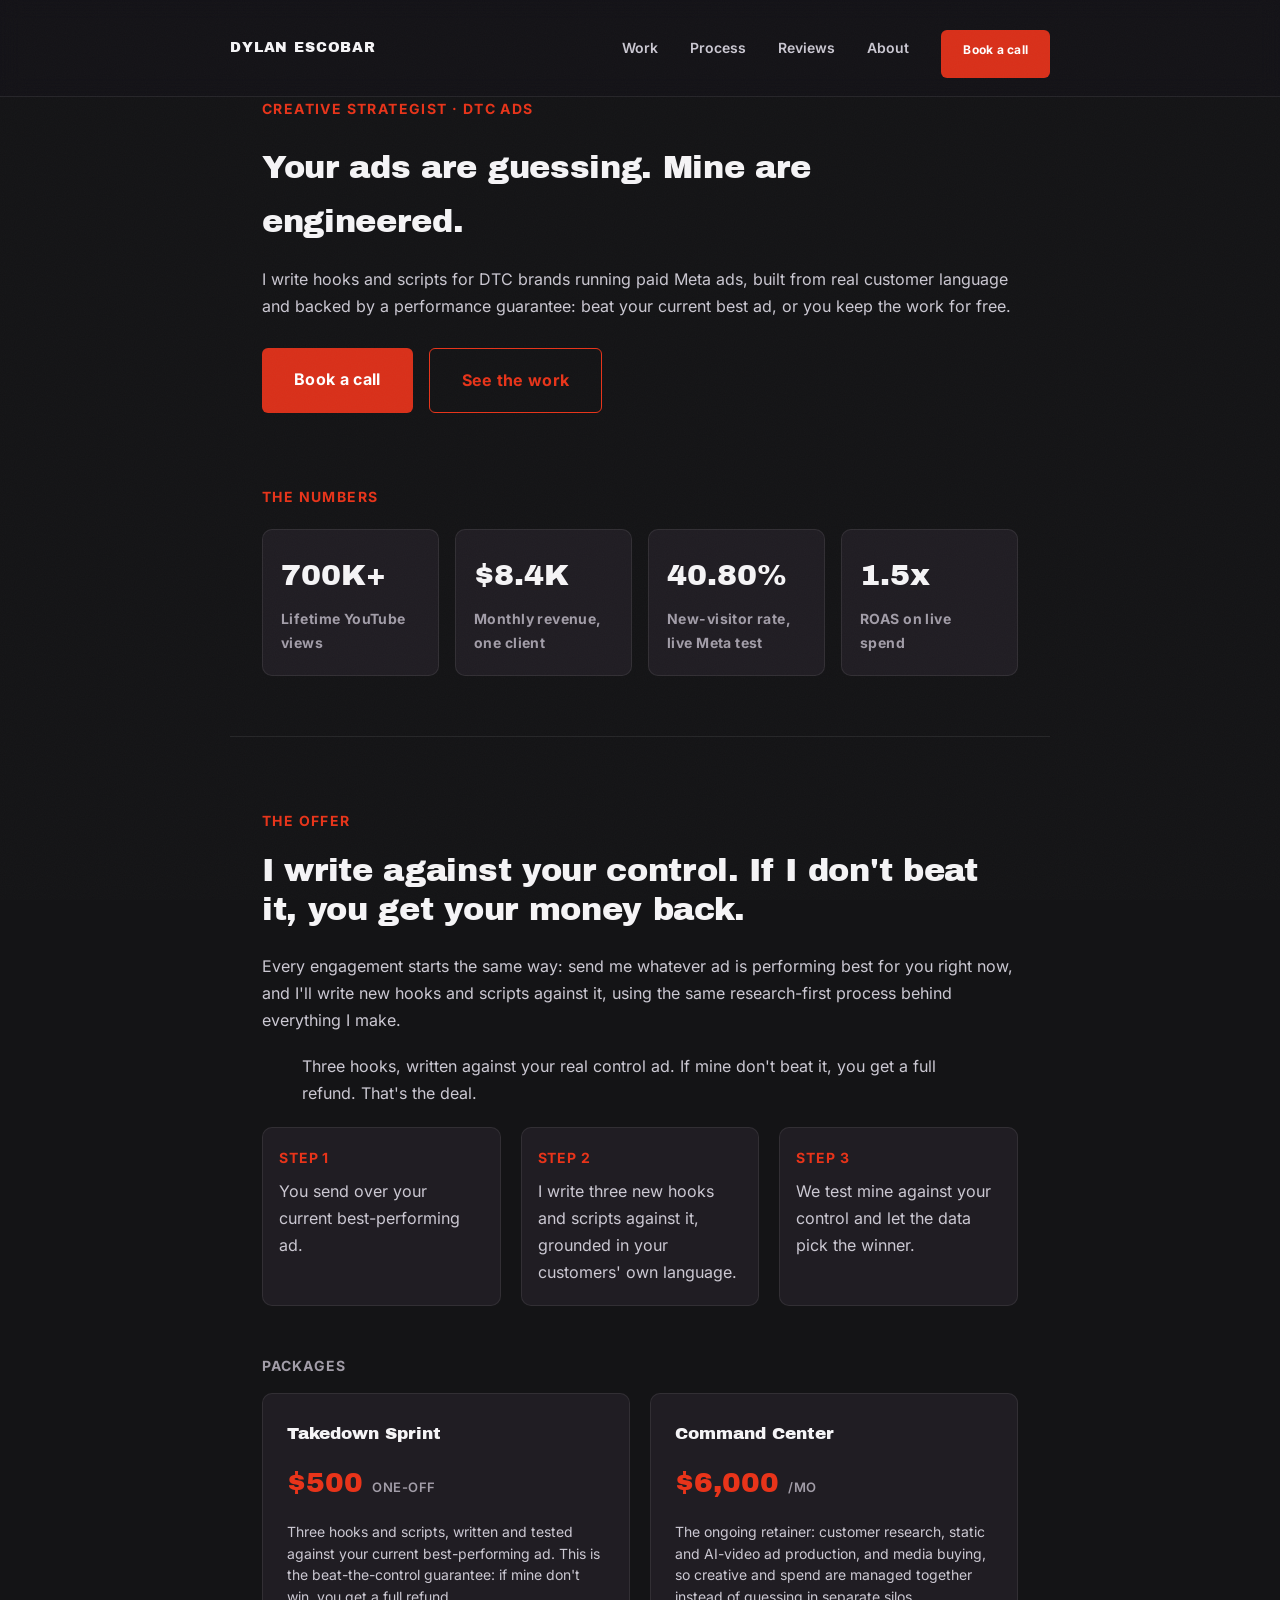
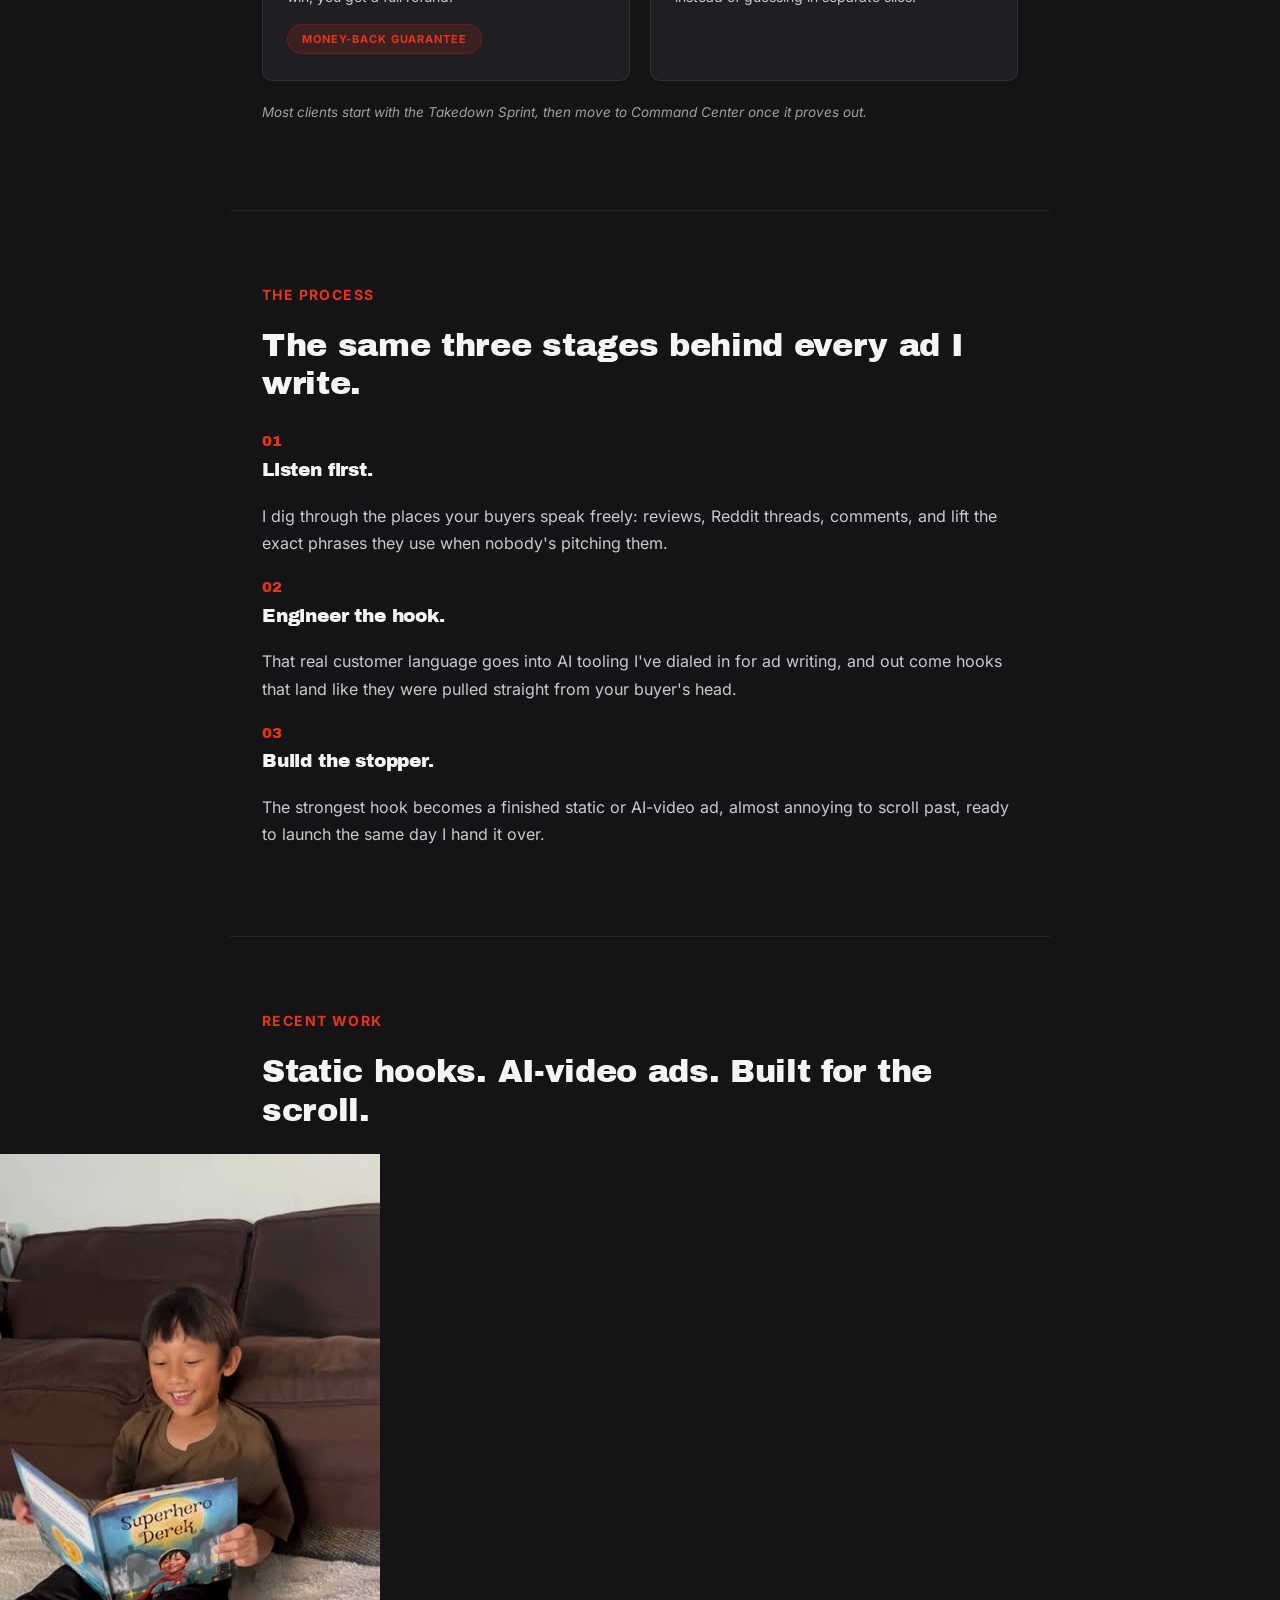
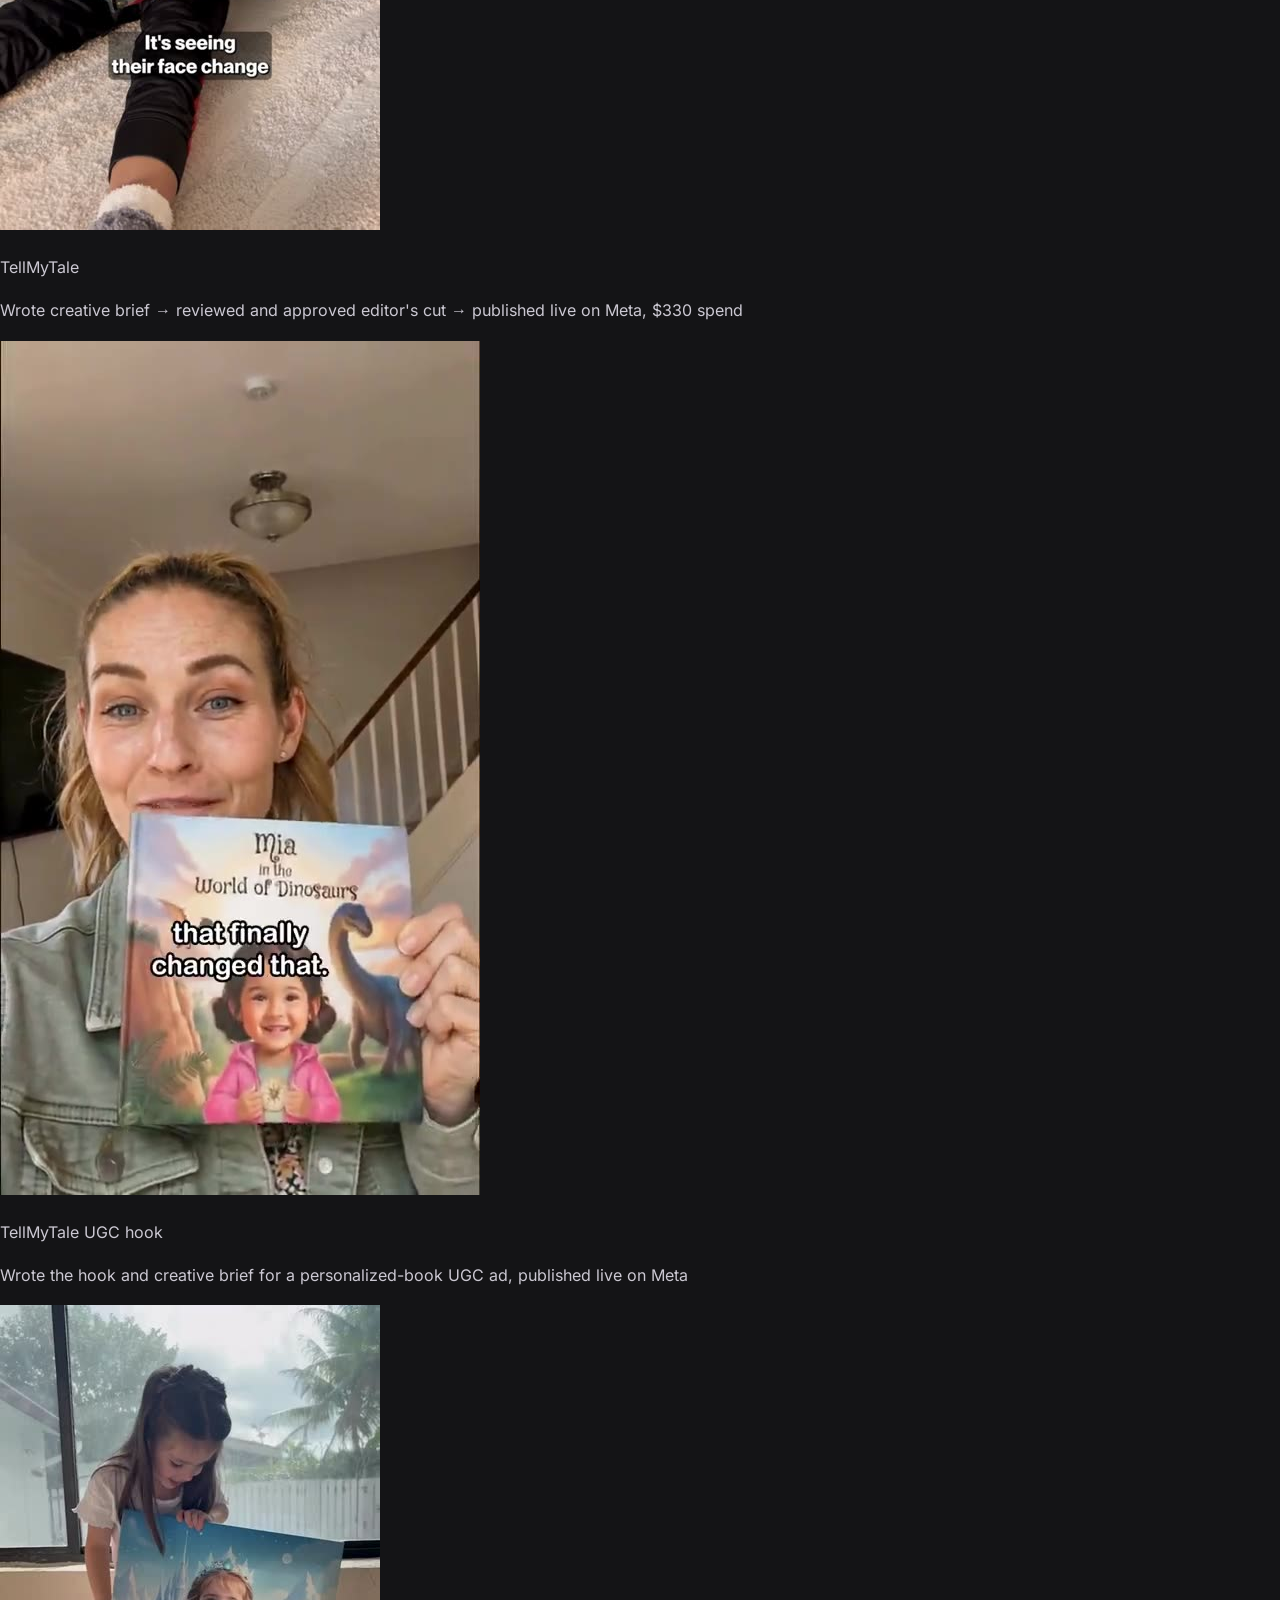
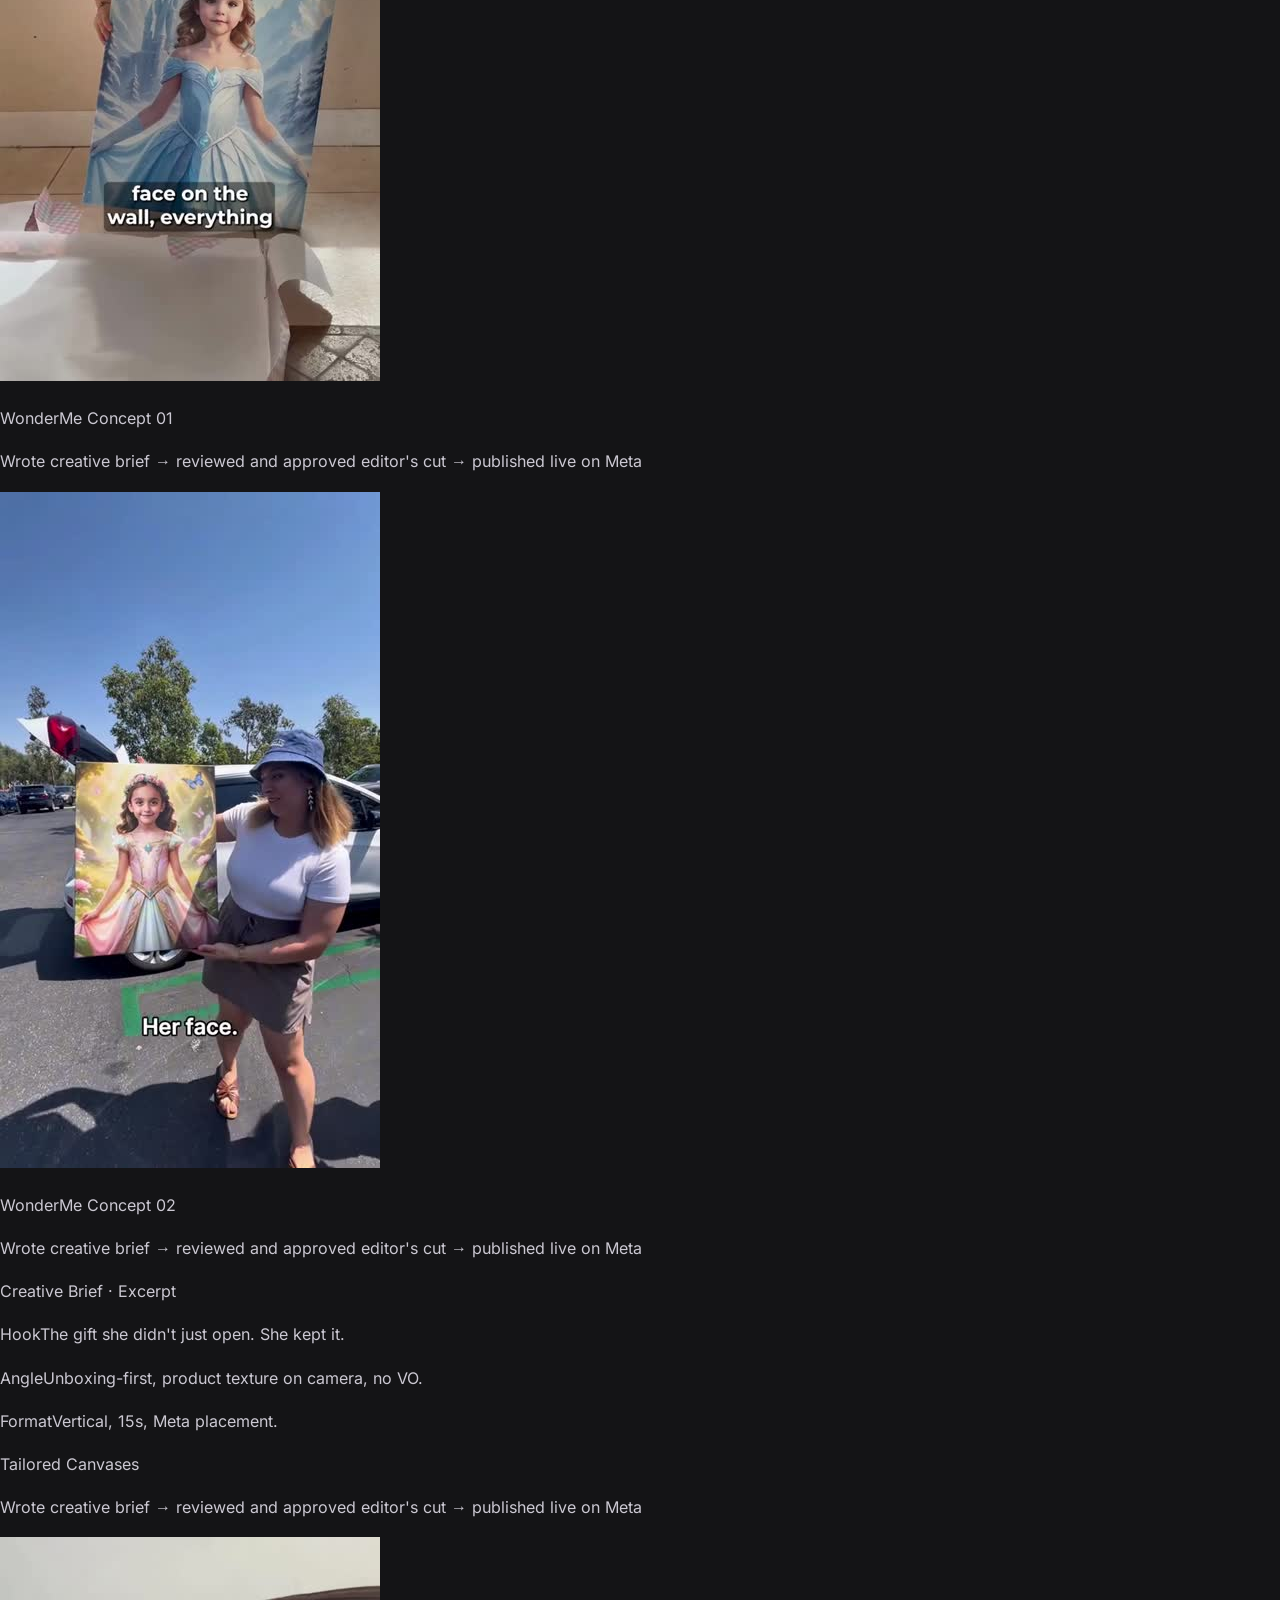
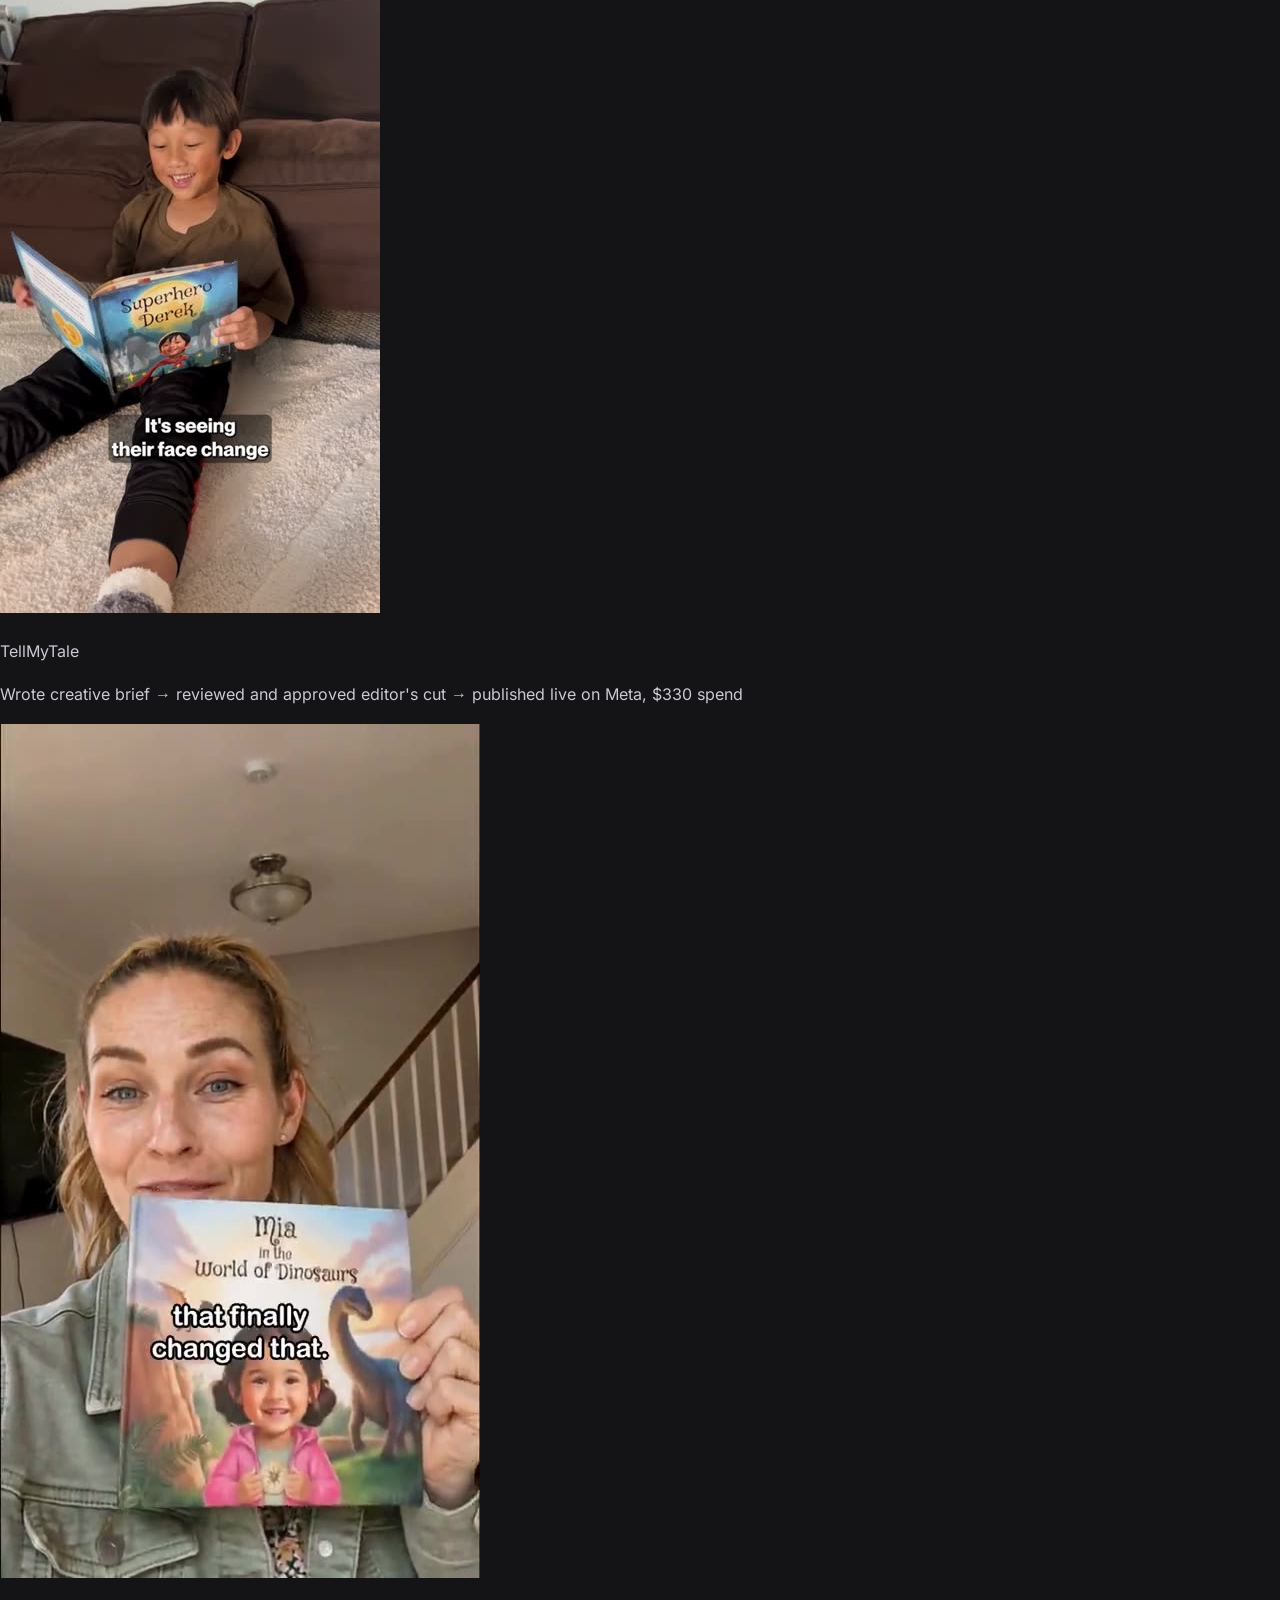
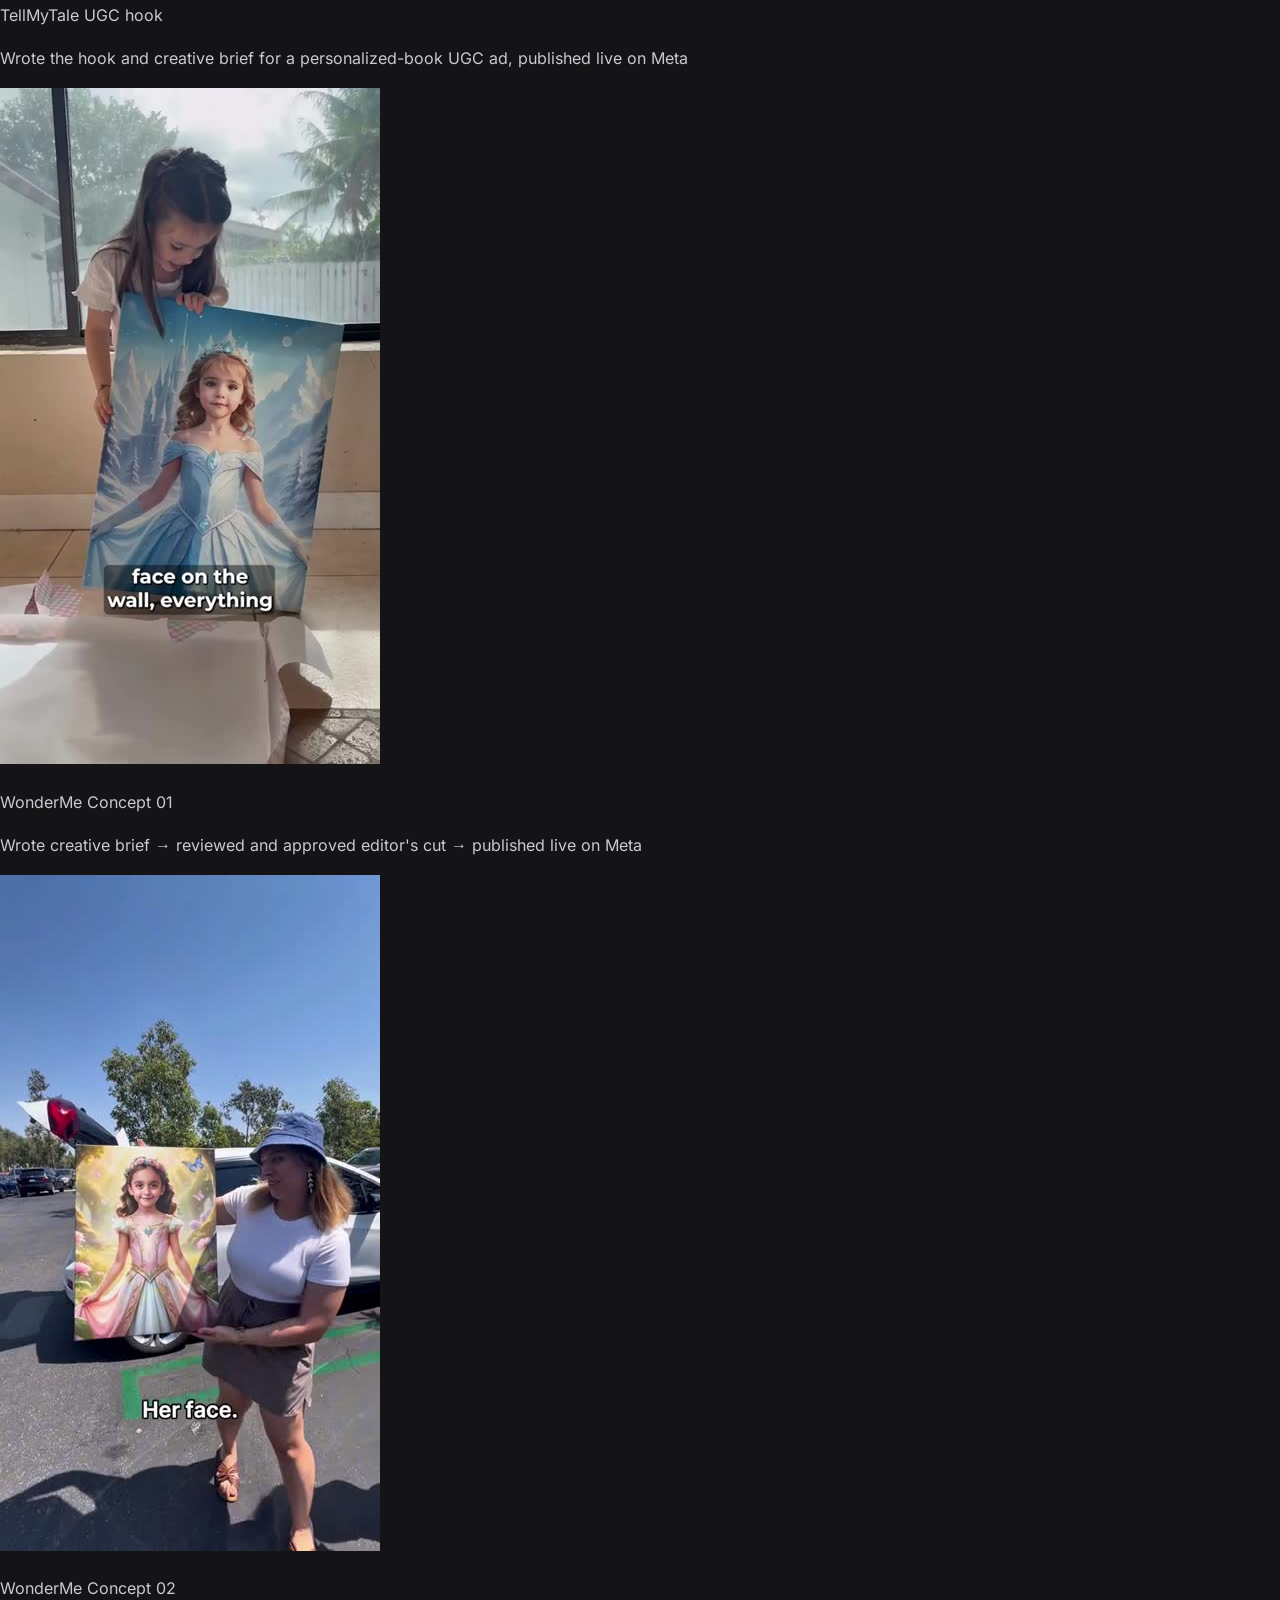
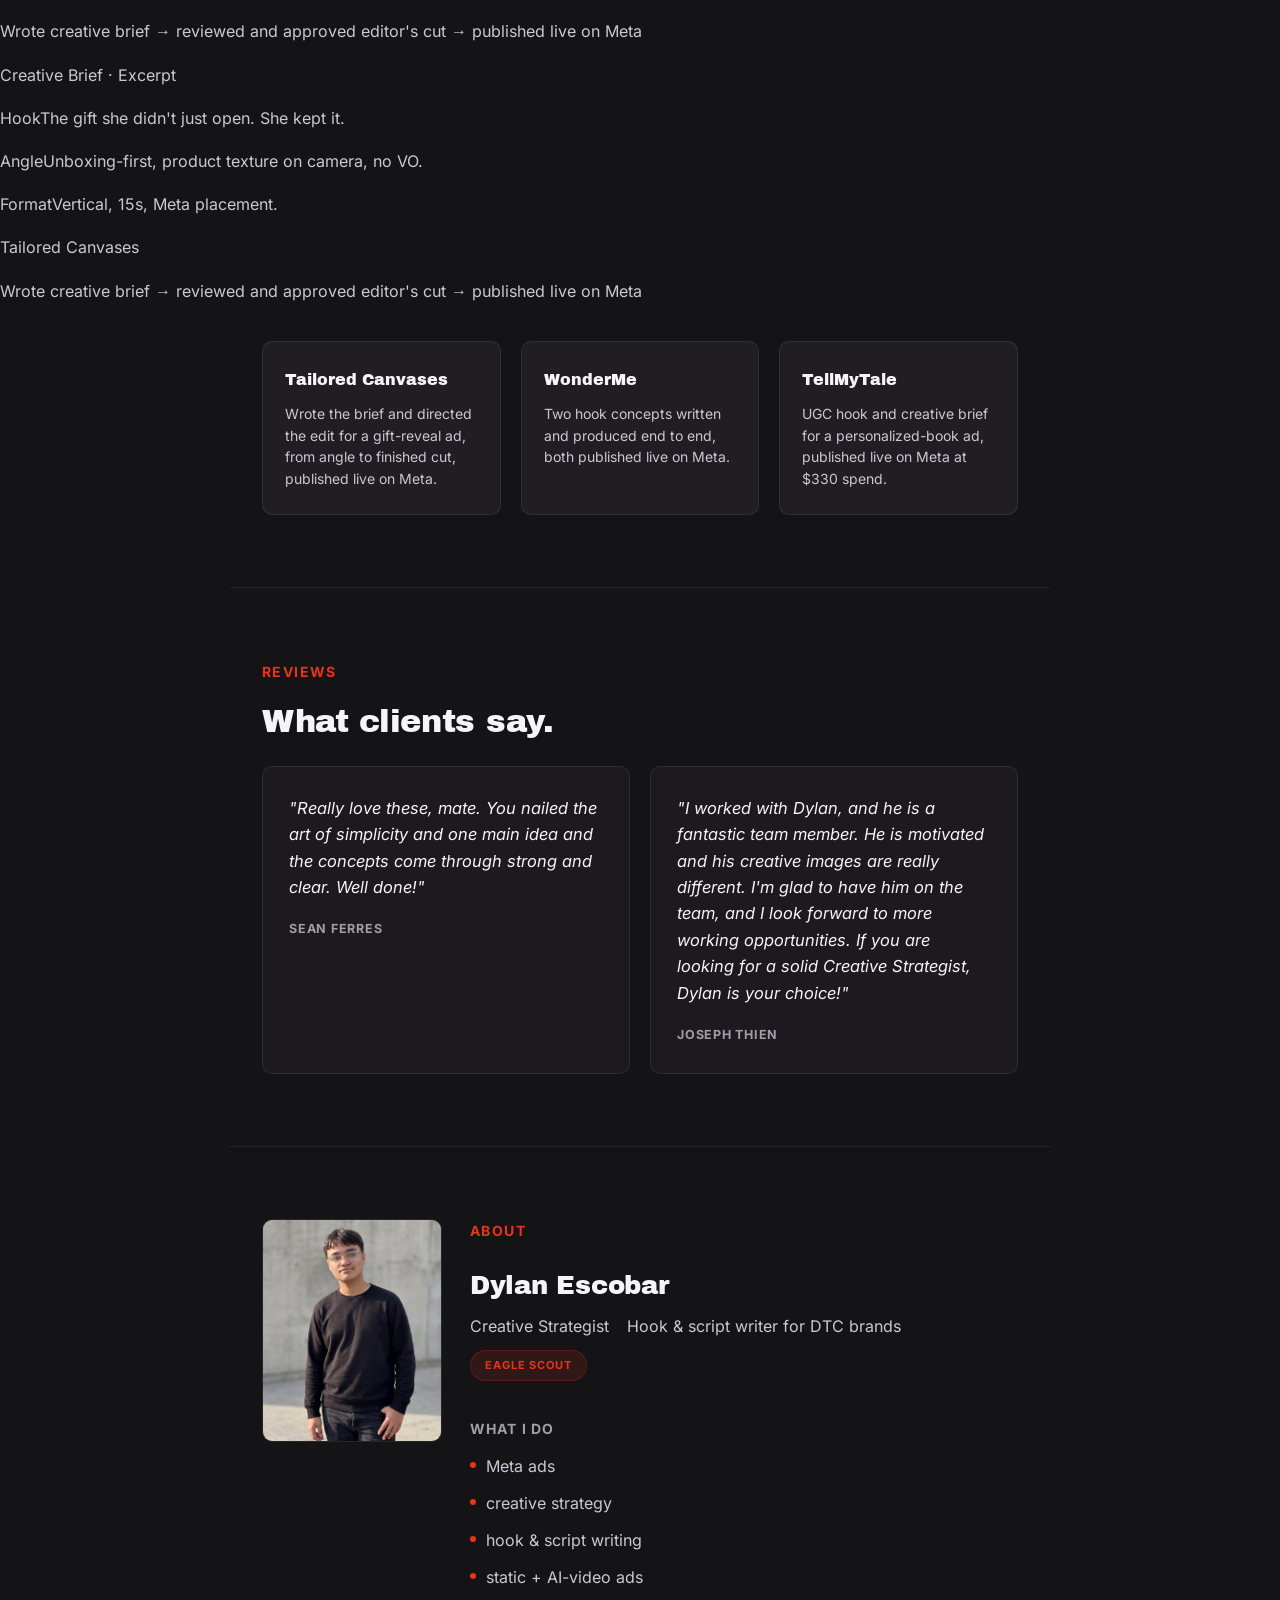
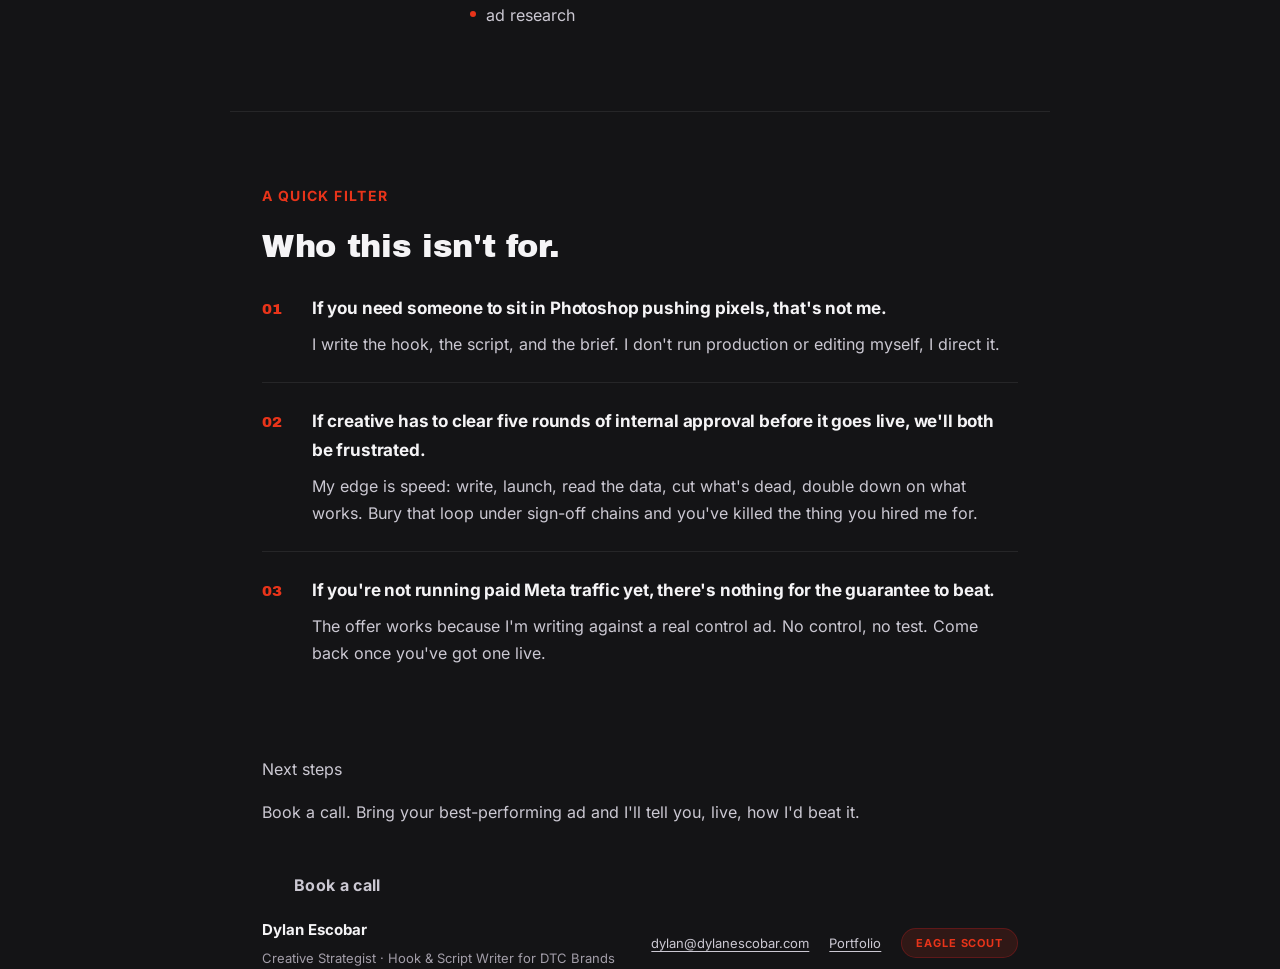
==== commit 1fdddaff: "Add real pricing to the offer section Takedown Sprint ($500 one-off, 3 hooks against the client's co" ====
--- a/work-with-me.html
+++ b/work-with-me.html
@@ -66,20 +66,34 @@
 <section class="section" id="offer">
   <div class="wrap">
     <p class="kicker">The offer</p>
-    <h2 class="section-title">I write against your control. If I don't beat it, you owe me nothing.</h2>
-    <p class="body-text">Send me whatever ad is performing best for you right now, and I'll write new hooks and scripts against it, using the same research-first process behind everything I make.</p>
+    <h2 class="section-title">I write against your control. If I don't beat it, you get your money back.</h2>
+    <p class="body-text">Every engagement starts the same way: send me whatever ad is performing best for you right now, and I'll write new hooks and scripts against it, using the same research-first process behind everything I make.</p>
 
     <blockquote class="callout-quote">
-      If my hooks don't beat your control, you keep everything I made and it costs you nothing. That's the deal.
+      Three hooks, written against your real control ad. If mine don't beat it, you get a full refund. That's the deal.
     </blockquote>
 
     <div class="mechanic-grid">
       <div class="day-card"><p class="day-label">Step 1</p><p>You send over your current best-performing ad.</p></div>
-      <div class="day-card"><p class="day-label">Step 2</p><p>I write new hooks and scripts against it, grounded in your customers' own language.</p></div>
+      <div class="day-card"><p class="day-label">Step 2</p><p>I write three new hooks and scripts against it, grounded in your customers' own language.</p></div>
       <div class="day-card"><p class="day-label">Step 3</p><p>We test mine against your control and let the data pick the winner.</p></div>
     </div>
 
-    <p class="pricing-note">Pricing depends on scope (one-off script sprint vs. ongoing retainer vs. add-on production) &mdash; we'll figure out the right package on the call.</p>
+    <p class="num-label" style="margin-top: 48px;">Packages</p>
+    <div class="pricing-grid">
+      <div class="pricing-card">
+        <p class="pricing-tier">Takedown Sprint</p>
+        <p class="pricing-price">$500 <span>one-off</span></p>
+        <p class="pricing-desc">Three hooks and scripts, written and tested against your current best-performing ad. This is the beat-the-control guarantee: if mine don't win, you get a full refund.</p>
+        <span class="pill">Money-back guarantee</span>
+      </div>
+      <div class="pricing-card">
+        <p class="pricing-tier">Command Center</p>
+        <p class="pricing-price">$6,000 <span>/mo</span></p>
+        <p class="pricing-desc">The ongoing retainer: customer research, static and AI-video ad production, and media buying, so creative and spend are managed together instead of guessing in separate silos.</p>
+      </div>
+    </div>
+    <p class="pricing-note">Most clients start with the Takedown Sprint, then move to Command Center once it proves out.</p>
   </div>
 </section>
 
--- a/assets/css/freelance.css
+++ b/assets/css/freelance.css
@@ -104,12 +104,54 @@
   margin: 20px 0 28px;
 }
 
+.pricing-grid {
+  display: grid;
+  grid-template-columns: repeat(2, 1fr);
+  gap: 20px;
+  margin-top: 16px;
+}
+
+.pricing-card {
+  background: var(--bg-card-2);
+  border: 1px solid var(--hairline);
+  border-radius: 10px;
+  padding: 26px 24px;
+}
+
+.pricing-tier {
+  font-family: 'Archivo Black', sans-serif;
+  color: var(--white);
+  font-size: 17px;
+  margin: 0 0 10px;
+}
+
+.pricing-price {
+  font-family: 'Archivo Black', sans-serif;
+  color: var(--red);
+  font-size: 28px;
+  margin: 0 0 14px;
+}
+
+.pricing-price span {
+  font-family: 'Inter', sans-serif;
+  font-weight: 600;
+  color: var(--text-dim);
+  font-size: 13px;
+  text-transform: uppercase;
+  letter-spacing: 0.04em;
+}
+
+.pricing-desc {
+  font-size: 14px;
+  line-height: 1.55;
+  color: var(--text-body);
+  margin: 0 0 16px;
+}
+
 .pricing-note {
-  margin-top: 24px;
-  padding: 18px 20px;
-  border: 1px dashed #ffffff28;
-  border-radius: 10px;
-  font-size: 14px;
+  margin-top: 20px;
+  font-size: 13.5px;
+  font-style: italic;
   color: var(--text-dim);
 }
 
@@ -235,6 +277,7 @@
 
   .proof-grid { grid-template-columns: repeat(2, 1fr); }
   .mechanic-grid { grid-template-columns: 1fr; }
+  .pricing-grid { grid-template-columns: 1fr; }
   .case-grid { grid-template-columns: 1fr; }
   .testi-grid { grid-template-columns: 1fr; }
   .fl-footer-inner { flex-direction: column; align-items: flex-start; }
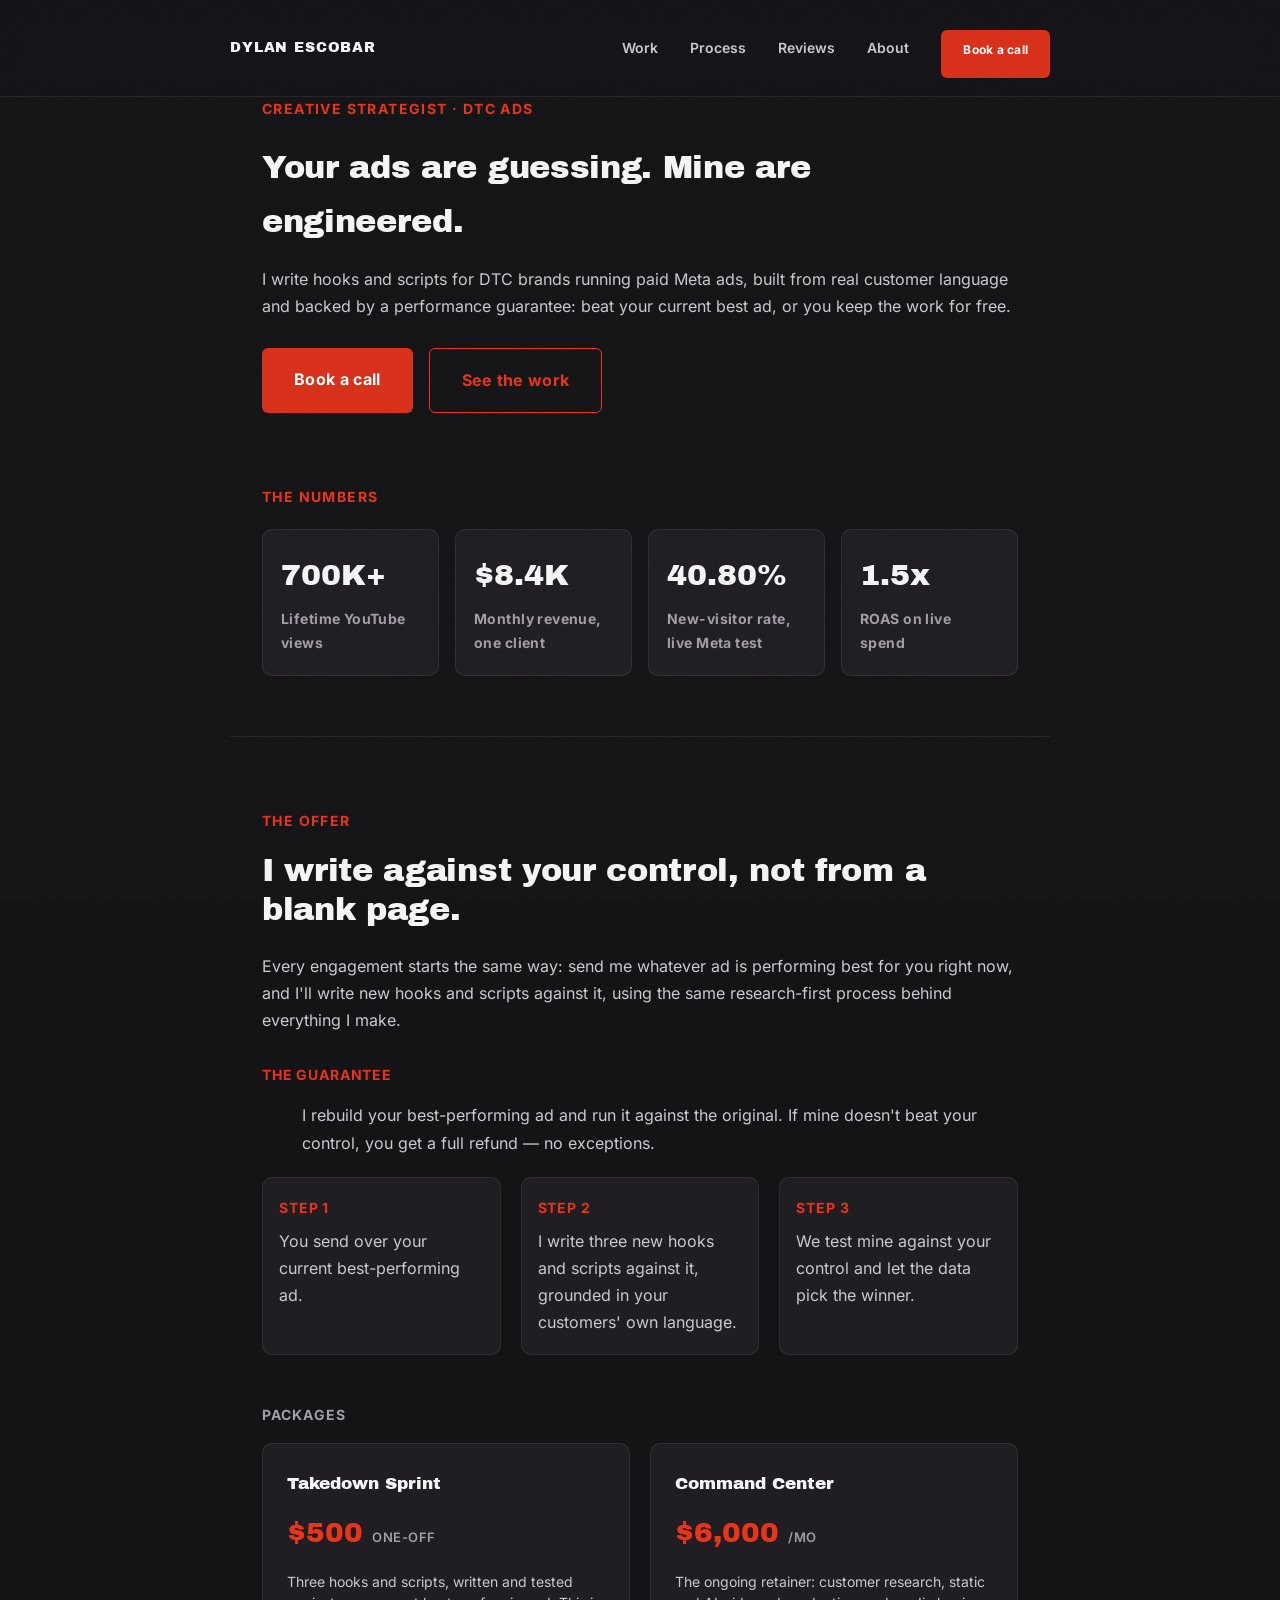
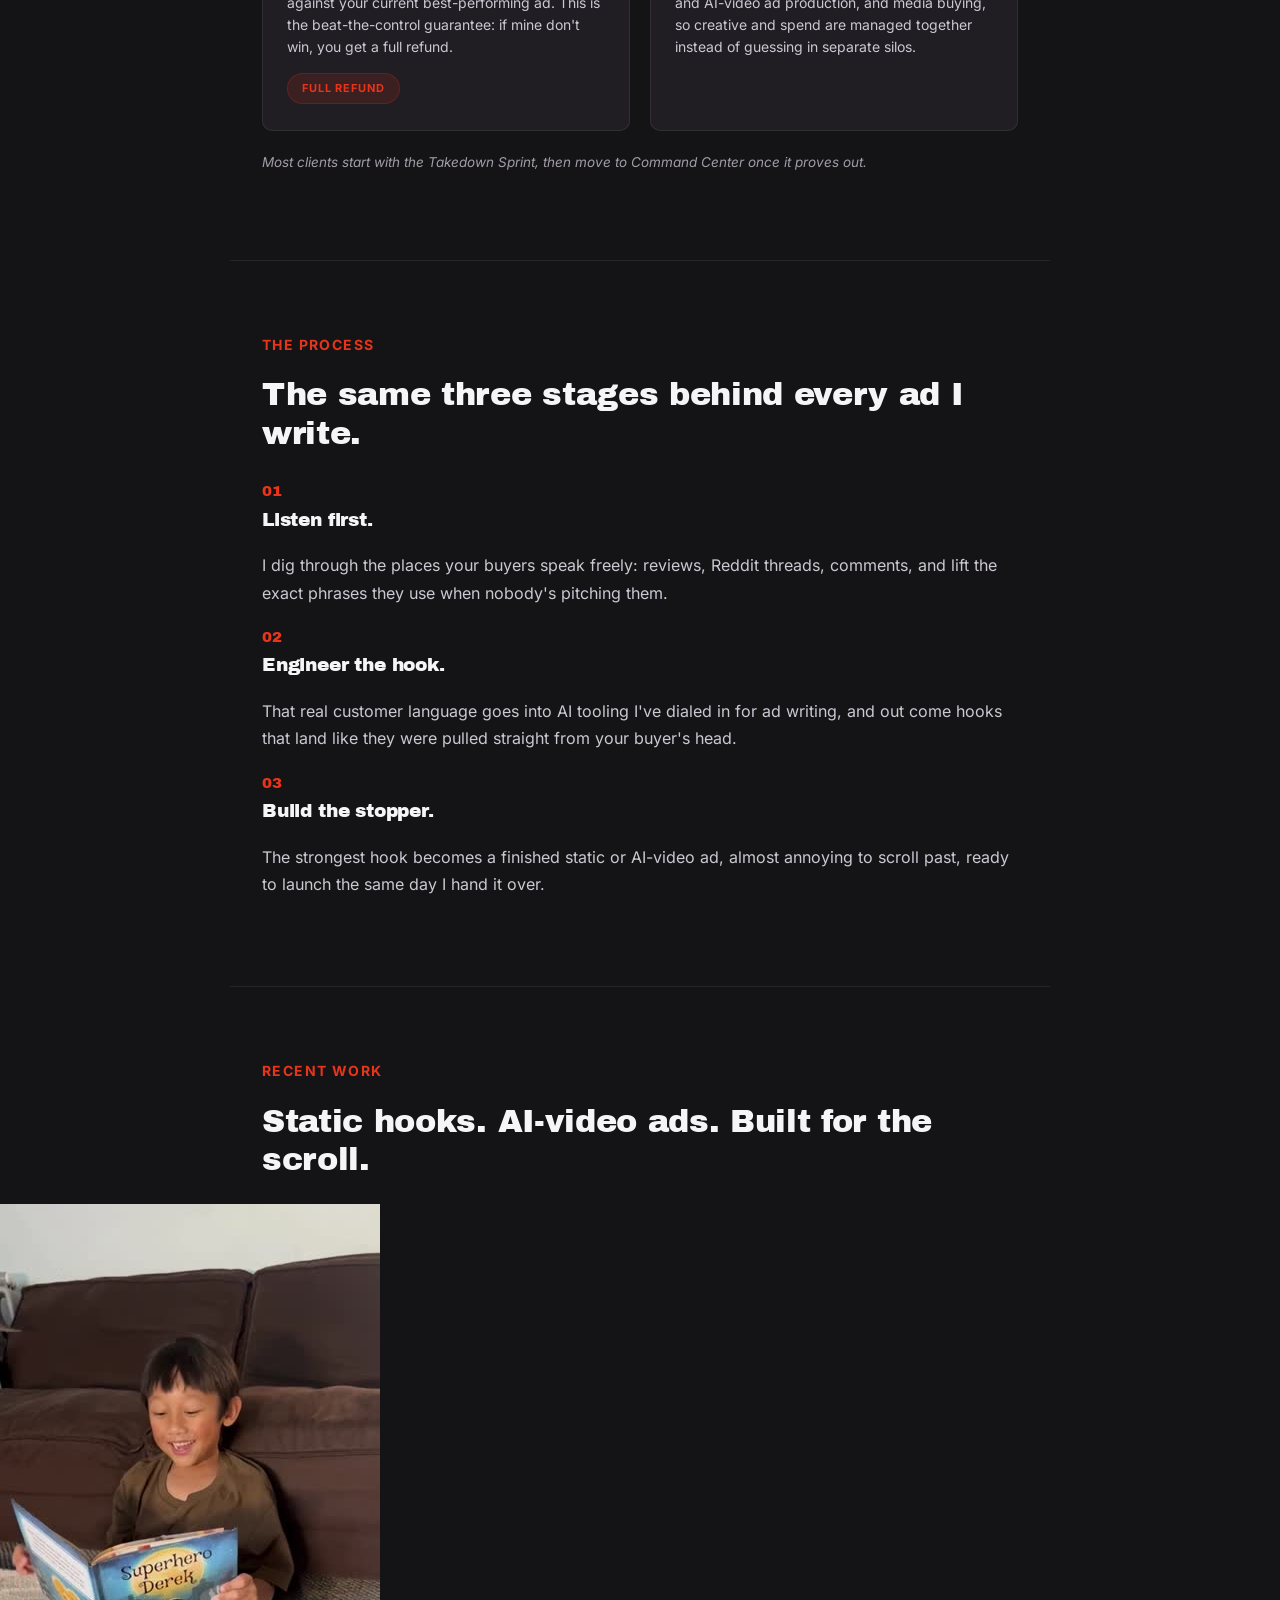
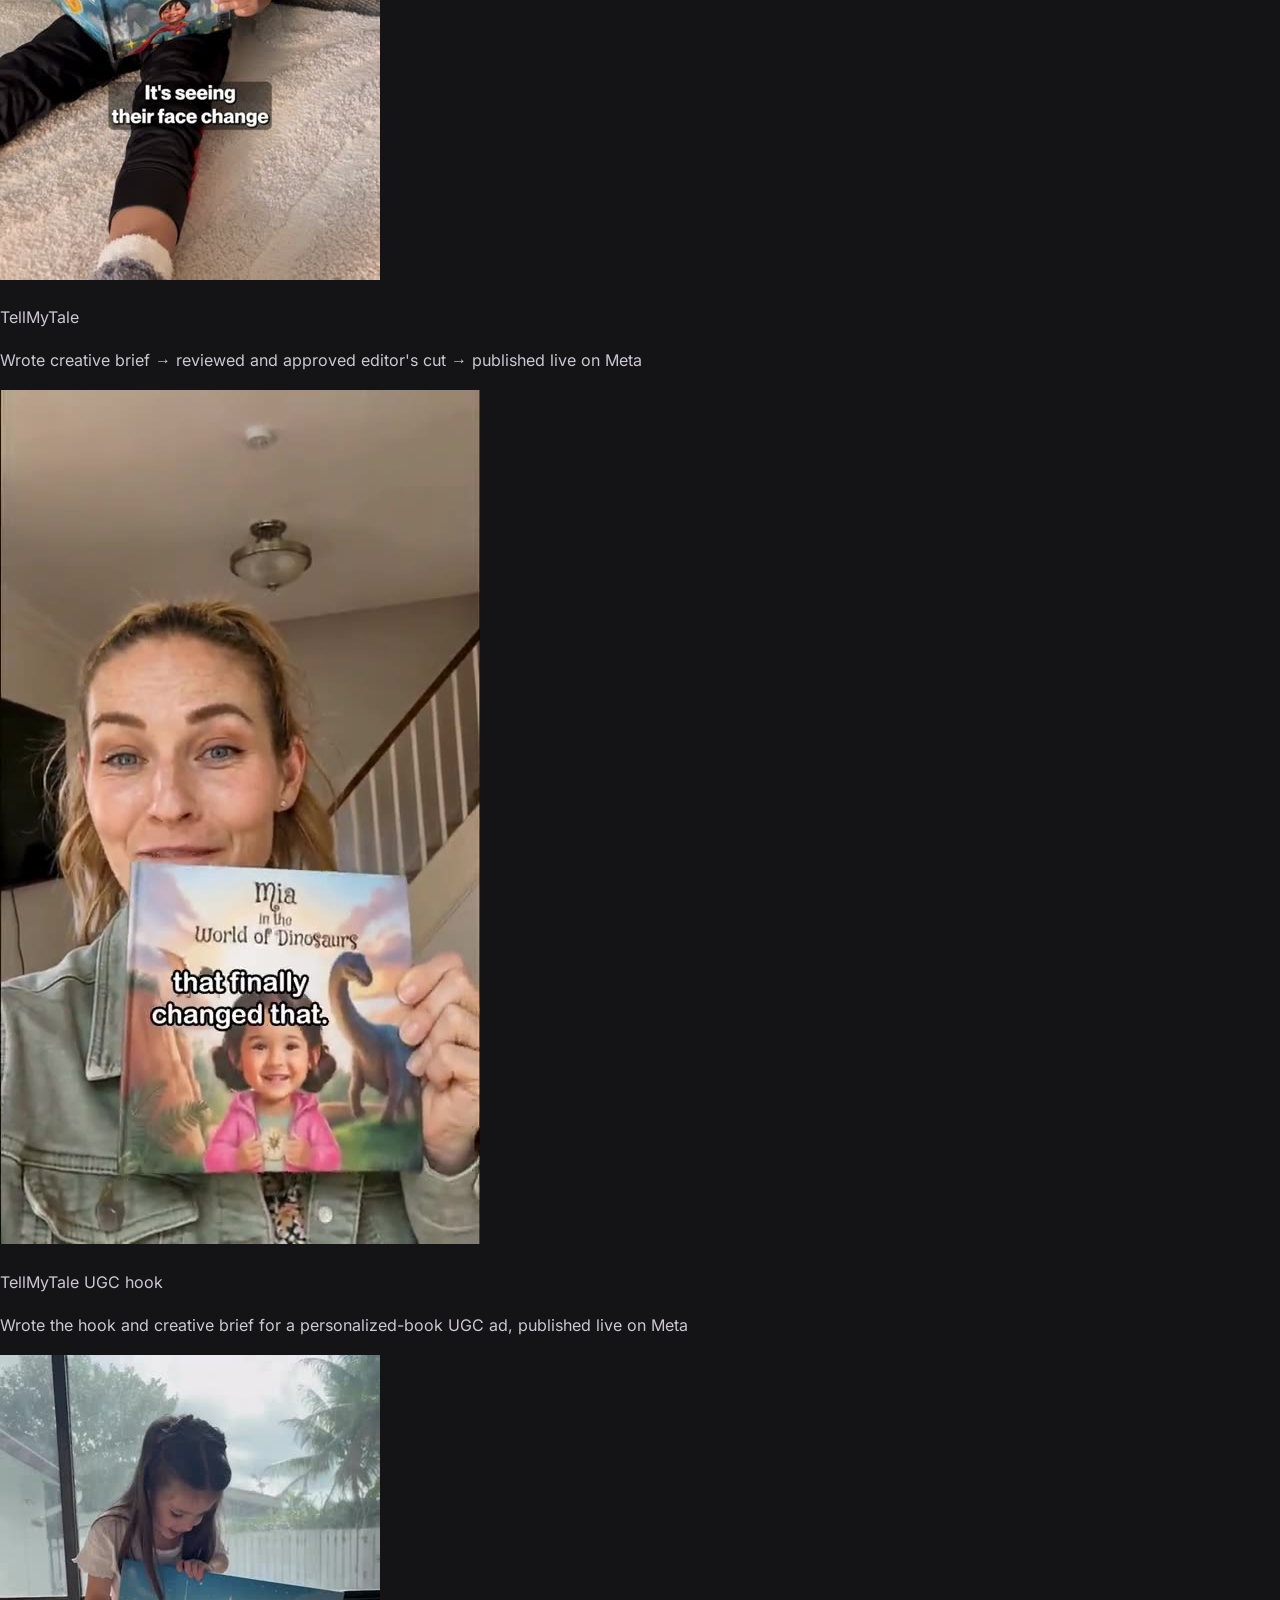
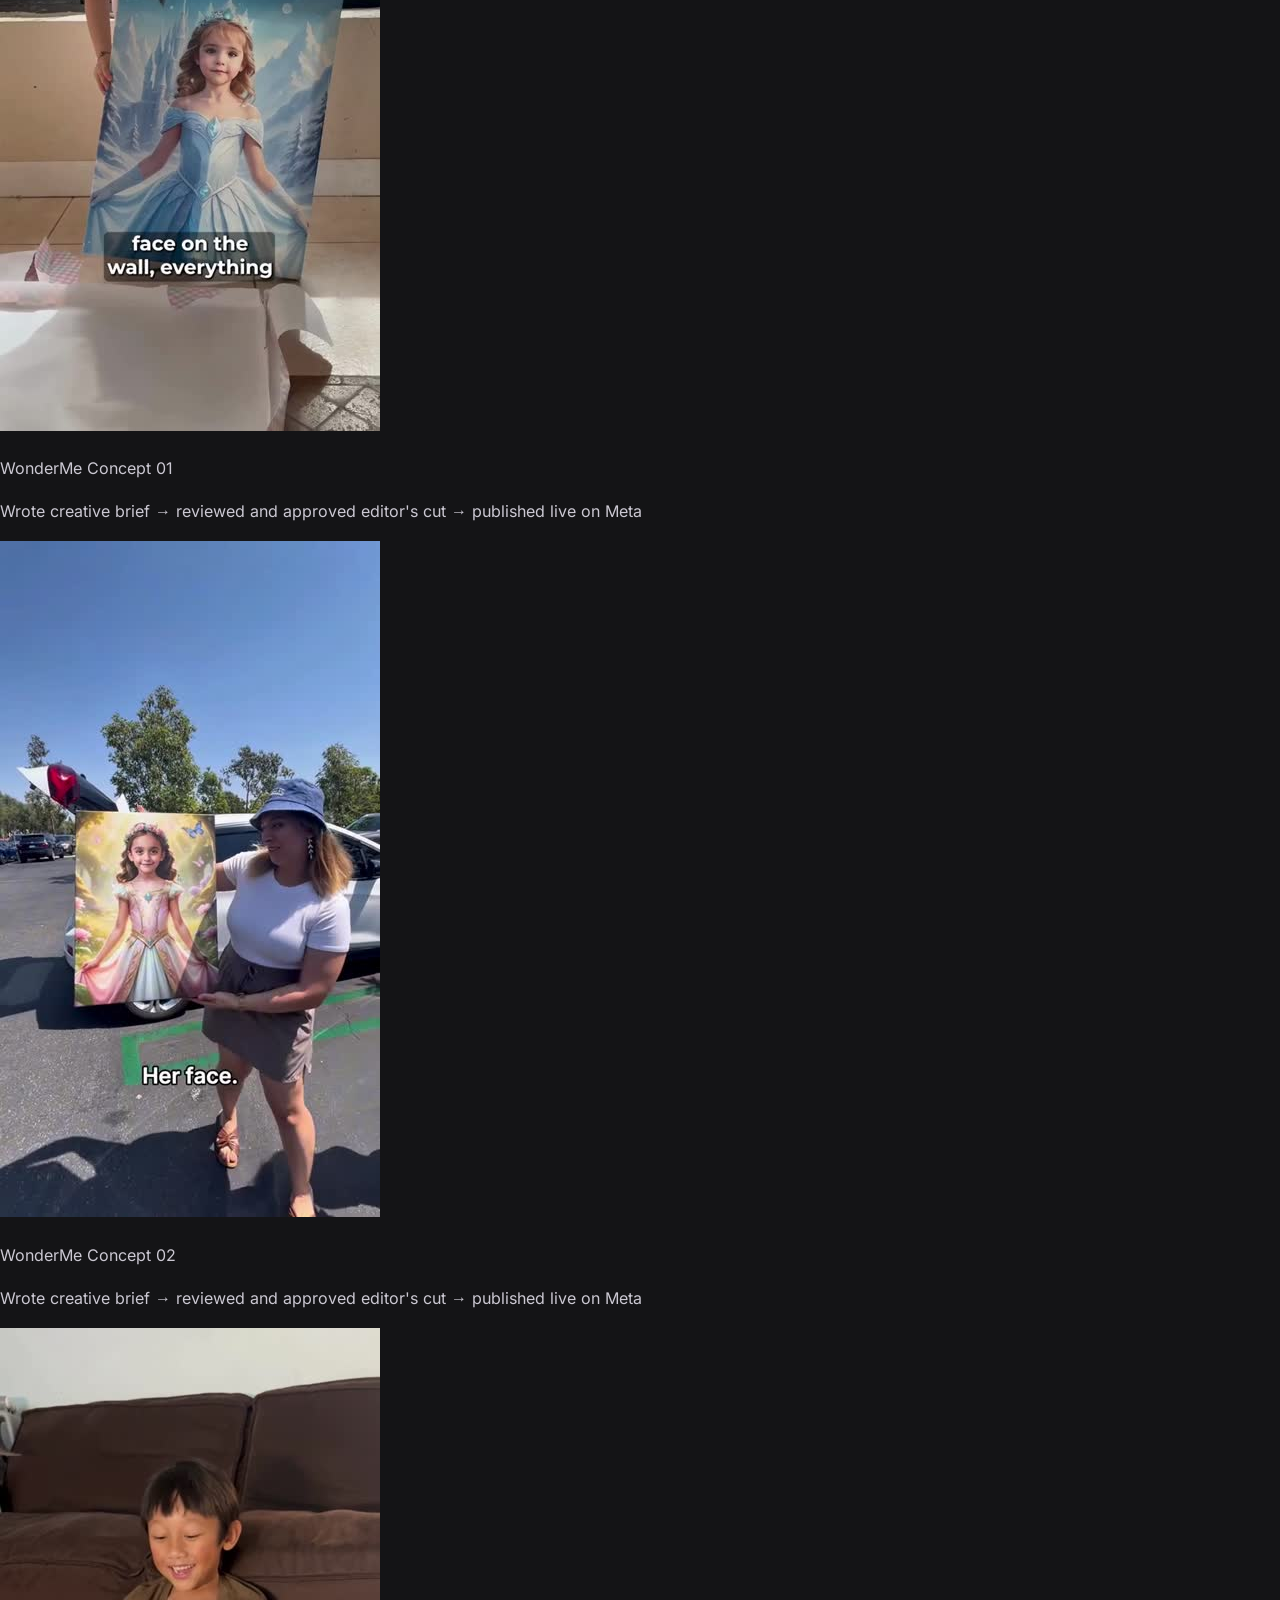
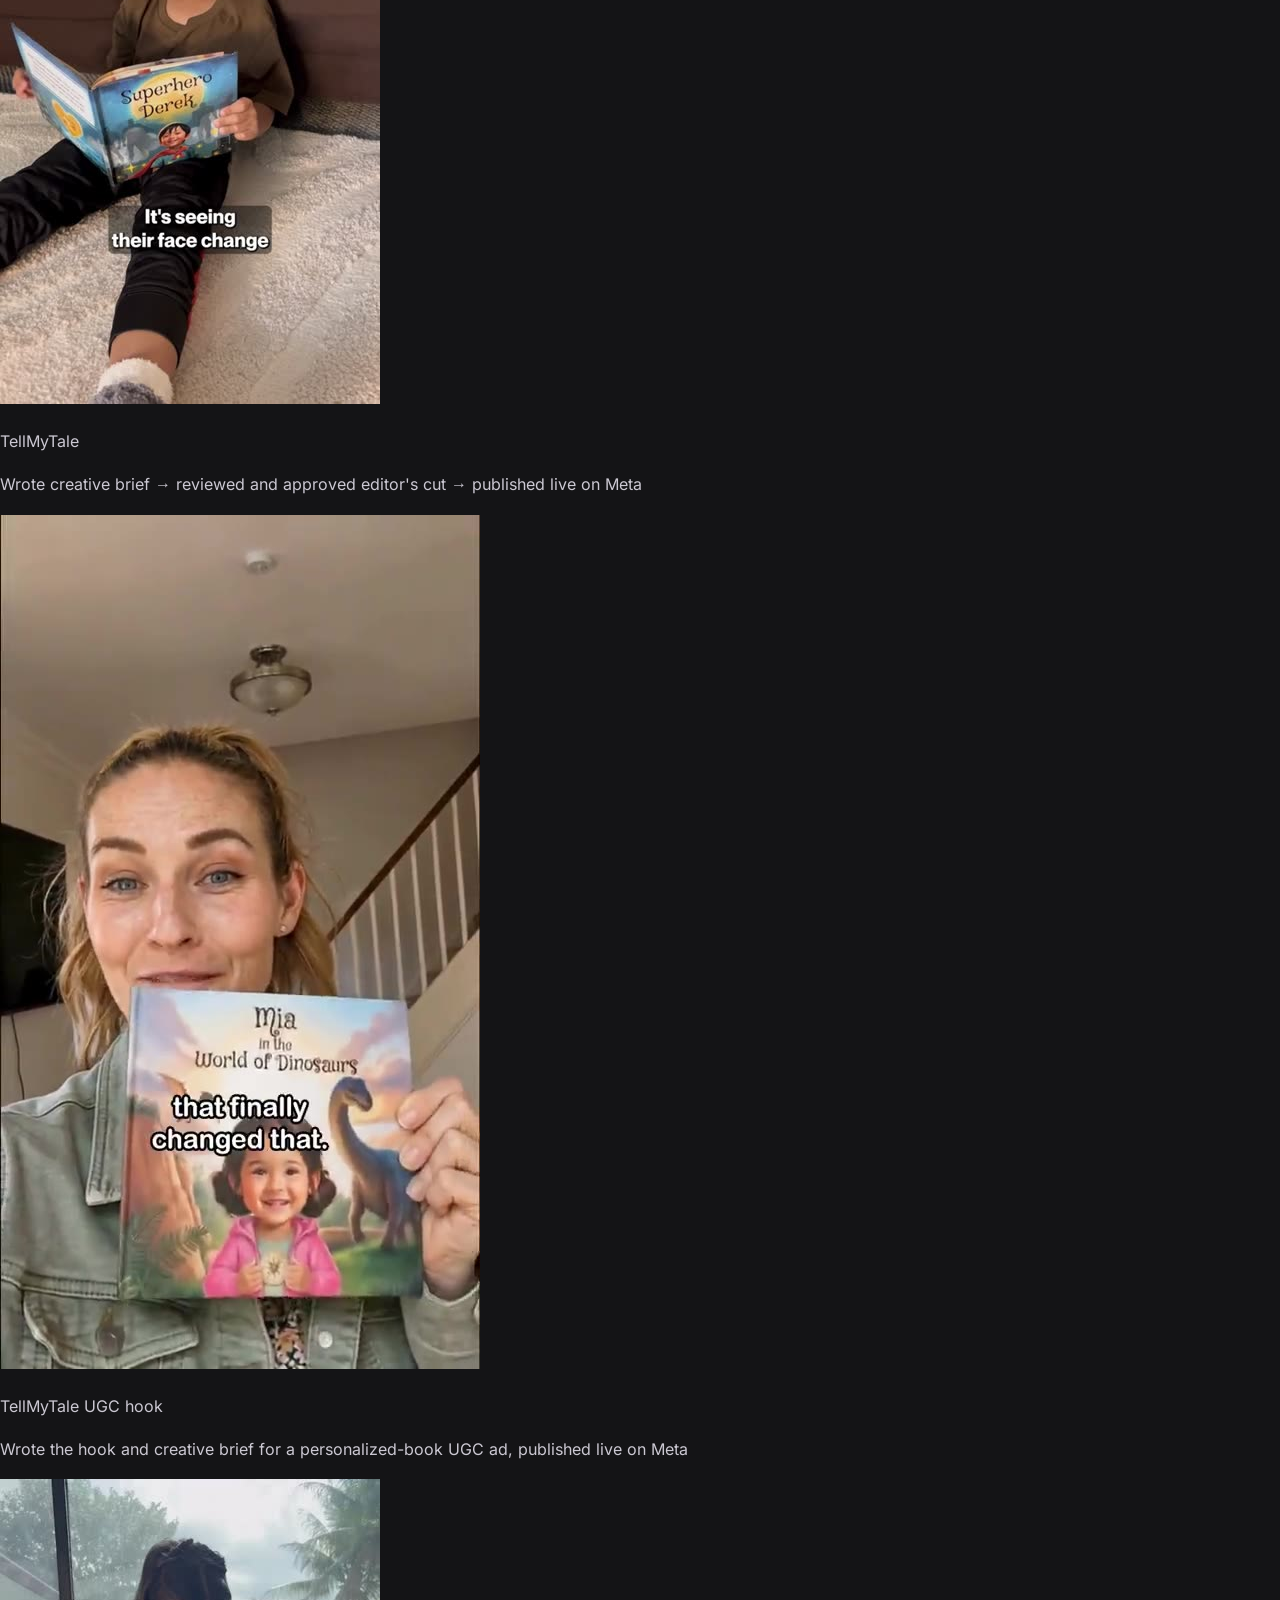
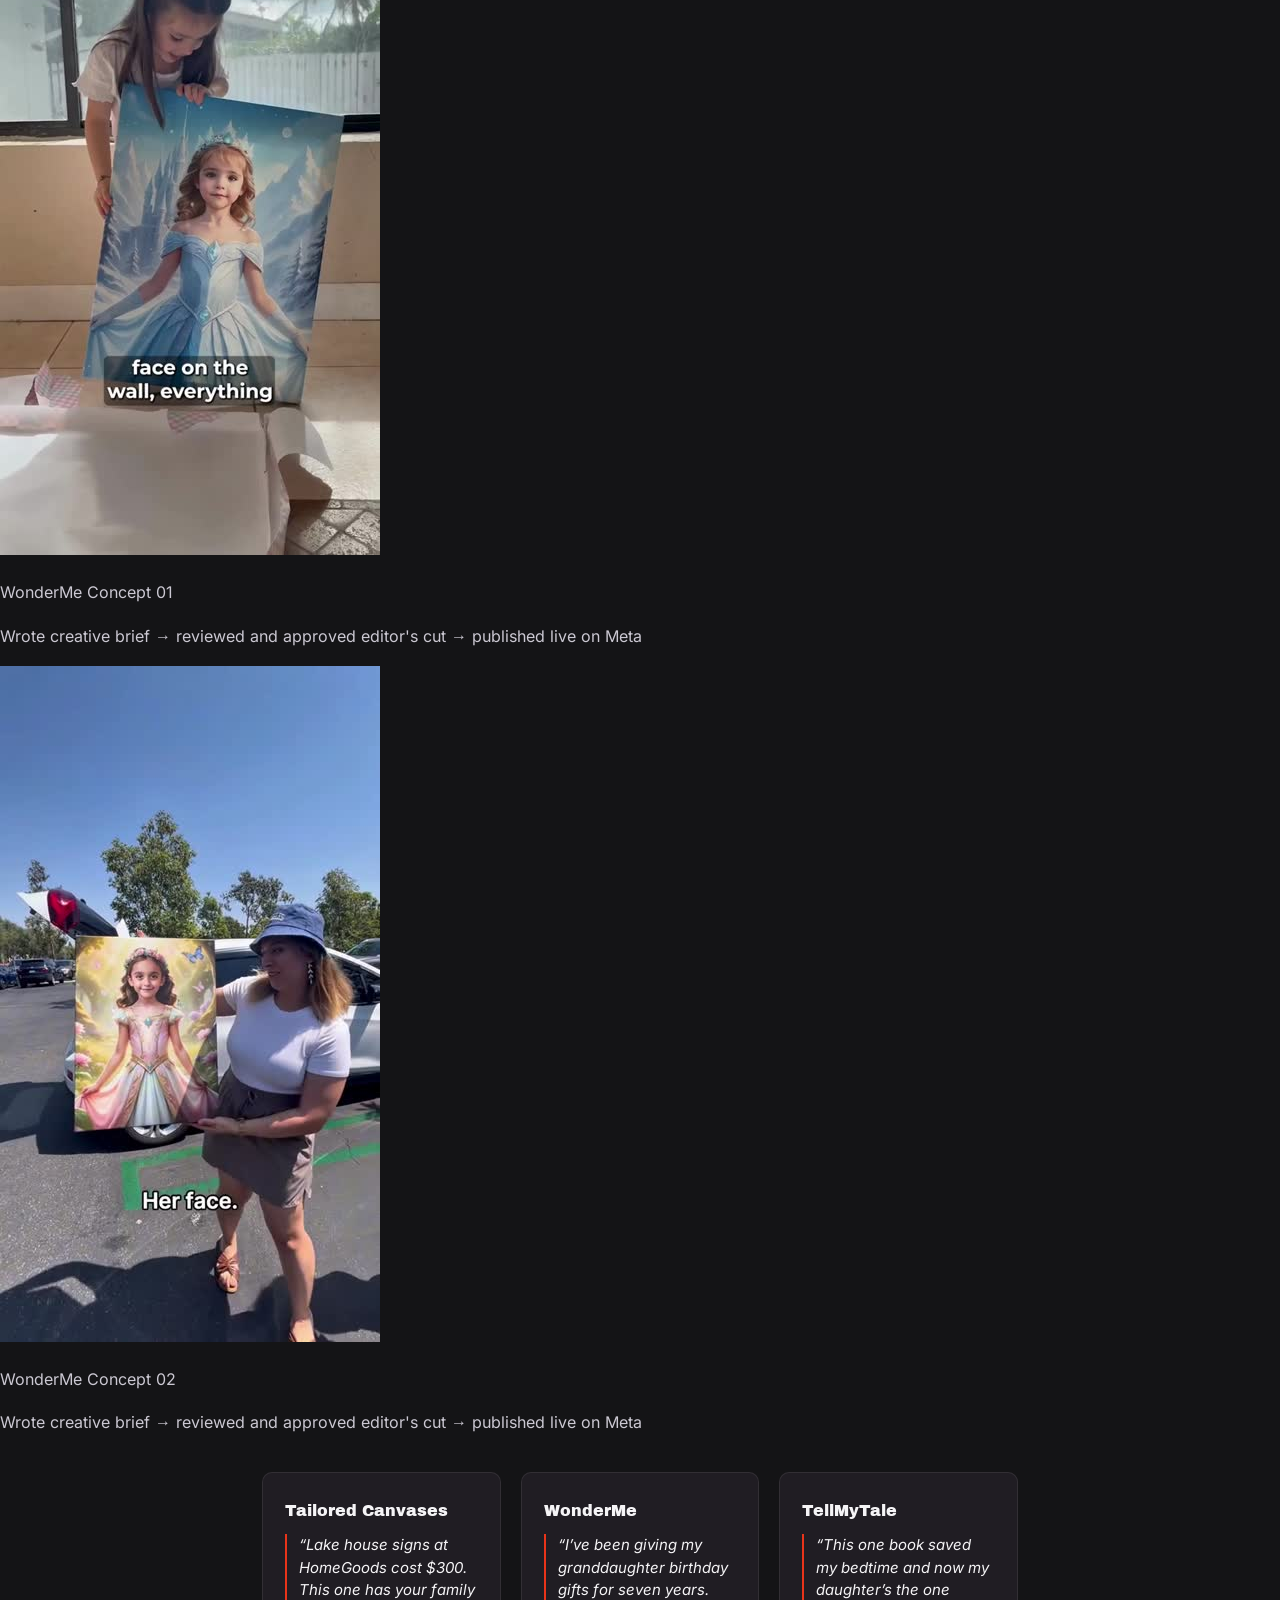
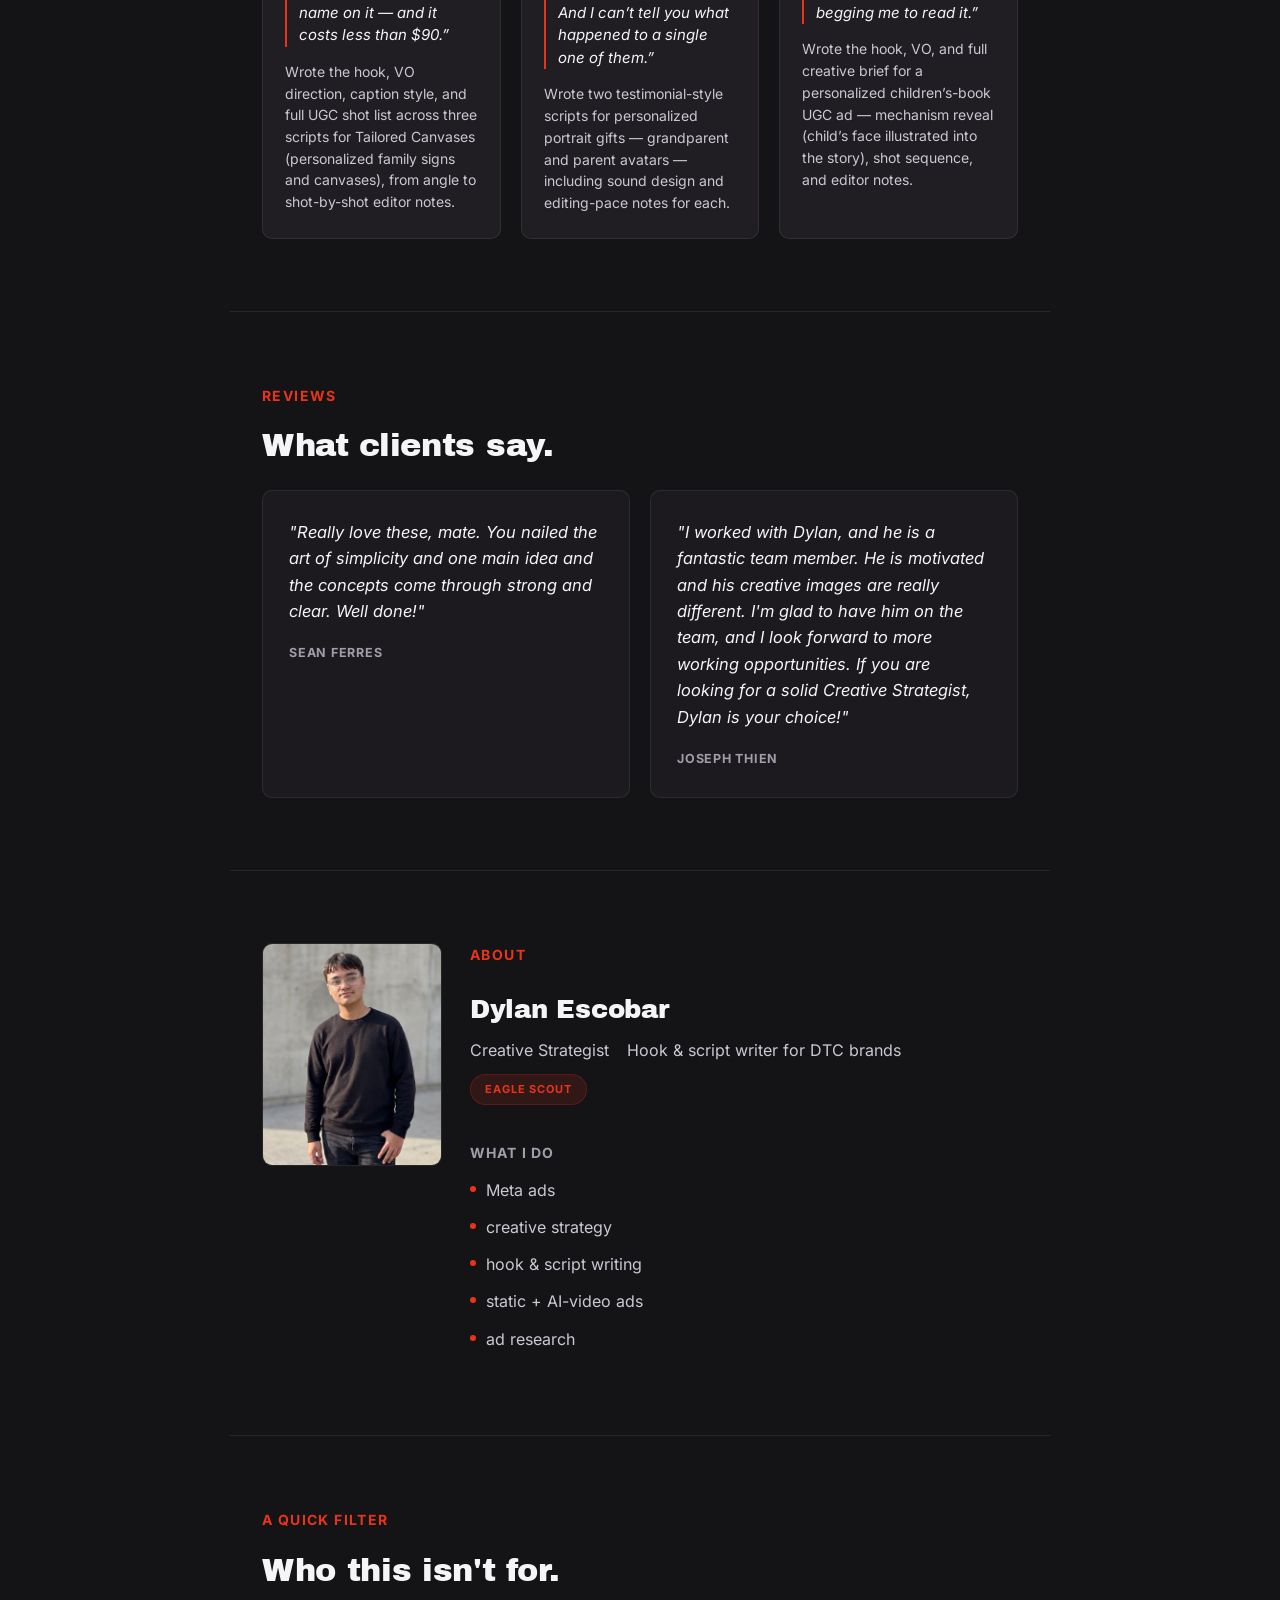
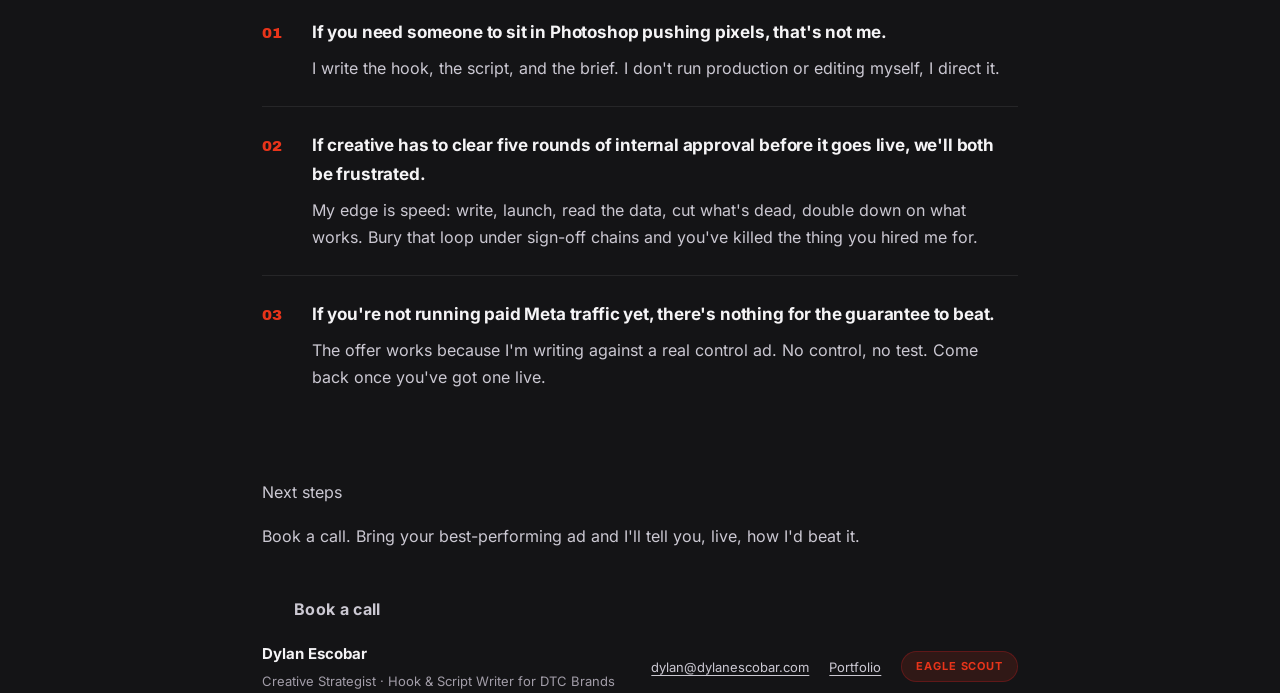
==== commit b94c3ce0: "Remove fabricated content, add real case-study copy - Drop the invented "$330 spend" figure from por" ====
--- a/work-with-me.html
+++ b/work-with-me.html
@@ -15,8 +15,6 @@
 
 <div class="grain"></div>
 
-<!-- Book-a-call buttons use a mailto fallback until a real Calendly link is provided. -->
-
 <nav class="nav">
   <div class="wrap nav-inner">
     <a href="#top" class="nav-logo">DYLAN ESCOBAR</a>
@@ -28,7 +26,7 @@
       <a href="#process">Process</a>
       <a href="#reviews">Reviews</a>
       <a href="#about">About</a>
-      <a class="btn btn-primary btn-nav" href="mailto:dylan@dylanescobar.com?subject=Let%27s%20talk">Book a call</a>
+      <a class="btn btn-primary btn-nav" href="https://calendly.com/9escobar-dylan/free-15-minute-pre-project-call-clone" target="_blank" rel="noopener">Book a call</a>
     </div>
   </div>
 </nav>
@@ -39,7 +37,7 @@
     <h1 class="hook-headline">Your ads are guessing. Mine are <span class="accent">engineered.</span></h1>
     <p class="hook-sub">I write hooks and scripts for DTC brands running paid Meta ads, built from real customer language and backed by a performance guarantee: beat your current best ad, or you keep the work for free.</p>
     <div class="fl-hero-ctas">
-      <a href="mailto:dylan@dylanescobar.com?subject=Let%27s%20talk" class="btn btn-primary">Book a call</a>
+      <a href="https://calendly.com/9escobar-dylan/free-15-minute-pre-project-call-clone" target="_blank" rel="noopener" class="btn btn-primary">Book a call</a>
       <a href="#work" class="btn btn-ghost">See the work</a>
     </div>
   </div>
@@ -66,11 +64,12 @@
 <section class="section" id="offer">
   <div class="wrap">
     <p class="kicker">The offer</p>
-    <h2 class="section-title">I write against your control. If I don't beat it, you get your money back.</h2>
+    <h2 class="section-title">I write against your control, not from a blank page.</h2>
     <p class="body-text">Every engagement starts the same way: send me whatever ad is performing best for you right now, and I'll write new hooks and scripts against it, using the same research-first process behind everything I make.</p>
 
+    <p class="day-label" style="margin-top: 28px; margin-bottom: 10px;">The guarantee</p>
     <blockquote class="callout-quote">
-      Three hooks, written against your real control ad. If mine don't beat it, you get a full refund. That's the deal.
+      I rebuild your best-performing ad and run it against the original. If mine doesn't beat your control, you get a full refund &mdash; no exceptions.
     </blockquote>
 
     <div class="mechanic-grid">
@@ -85,7 +84,7 @@
         <p class="pricing-tier">Takedown Sprint</p>
         <p class="pricing-price">$500 <span>one-off</span></p>
         <p class="pricing-desc">Three hooks and scripts, written and tested against your current best-performing ad. This is the beat-the-control guarantee: if mine don't win, you get a full refund.</p>
-        <span class="pill">Money-back guarantee</span>
+        <span class="pill">Full refund</span>
       </div>
       <div class="pricing-card">
         <p class="pricing-tier">Command Center</p>
@@ -144,7 +143,7 @@
         </div>
         <div class="card-info">
           <p class="card-client">TellMyTale</p>
-          <p class="card-brief">Wrote creative brief &rarr; reviewed and approved editor's cut &rarr; published live on Meta, $330 spend</p>
+          <p class="card-brief">Wrote creative brief &rarr; reviewed and approved editor's cut &rarr; published live on Meta</p>
         </div>
       </article>
 
@@ -184,21 +183,6 @@
         </div>
       </article>
 
-      <article class="proof-card proof-card--brief">
-        <div class="card-media card-media--brief">
-          <div class="brief-excerpt">
-            <p class="brief-label">Creative Brief &middot; Excerpt</p>
-            <p class="brief-line"><span>Hook</span>The gift she didn't just open. She kept it.</p>
-            <p class="brief-line"><span>Angle</span>Unboxing-first, product texture on camera, no VO.</p>
-            <p class="brief-line"><span>Format</span>Vertical, 15s, Meta placement.</p>
-          </div>
-        </div>
-        <div class="card-info">
-          <p class="card-client">Tailored Canvases</p>
-          <p class="card-brief">Wrote creative brief &rarr; reviewed and approved editor's cut &rarr; published live on Meta</p>
-        </div>
-      </article>
-
       <!-- duplicate set for seamless loop -->
       <article class="proof-card" aria-hidden="true">
         <div class="card-media">
@@ -208,7 +192,7 @@
         </div>
         <div class="card-info">
           <p class="card-client">TellMyTale</p>
-          <p class="card-brief">Wrote creative brief &rarr; reviewed and approved editor's cut &rarr; published live on Meta, $330 spend</p>
+          <p class="card-brief">Wrote creative brief &rarr; reviewed and approved editor's cut &rarr; published live on Meta</p>
         </div>
       </article>
 
@@ -248,20 +232,6 @@
         </div>
       </article>
 
-      <article class="proof-card proof-card--brief" aria-hidden="true">
-        <div class="card-media card-media--brief">
-          <div class="brief-excerpt">
-            <p class="brief-label">Creative Brief &middot; Excerpt</p>
-            <p class="brief-line"><span>Hook</span>The gift she didn't just open. She kept it.</p>
-            <p class="brief-line"><span>Angle</span>Unboxing-first, product texture on camera, no VO.</p>
-            <p class="brief-line"><span>Format</span>Vertical, 15s, Meta placement.</p>
-          </div>
-        </div>
-        <div class="card-info">
-          <p class="card-client">Tailored Canvases</p>
-          <p class="card-brief">Wrote creative brief &rarr; reviewed and approved editor's cut &rarr; published live on Meta</p>
-        </div>
-      </article>
     </div>
   </div>
 
@@ -269,15 +239,18 @@
     <div class="case-grid">
       <div class="case-card">
         <p class="case-client">Tailored Canvases</p>
-        <p class="case-result">Wrote the brief and directed the edit for a gift-reveal ad, from angle to finished cut, published live on Meta.</p>
+        <p class="case-hook">&ldquo;Lake house signs at HomeGoods cost $300. This one has your family name on it &mdash; and it costs less than $90.&rdquo;</p>
+        <p class="case-result">Wrote the hook, VO direction, caption style, and full UGC shot list across three scripts for Tailored Canvases (personalized family signs and canvases), from angle to shot-by-shot editor notes.</p>
       </div>
       <div class="case-card">
         <p class="case-client">WonderMe</p>
-        <p class="case-result">Two hook concepts written and produced end to end, both published live on Meta.</p>
+        <p class="case-hook">&ldquo;I&rsquo;ve been giving my granddaughter birthday gifts for seven years. And I can&rsquo;t tell you what happened to a single one of them.&rdquo;</p>
+        <p class="case-result">Wrote two testimonial-style scripts for personalized portrait gifts &mdash; grandparent and parent avatars &mdash; including sound design and editing-pace notes for each.</p>
       </div>
       <div class="case-card">
         <p class="case-client">TellMyTale</p>
-        <p class="case-result">UGC hook and creative brief for a personalized-book ad, published live on Meta at $330 spend.</p>
+        <p class="case-hook">&ldquo;This one book saved my bedtime and now my daughter&rsquo;s the one begging me to read it.&rdquo;</p>
+        <p class="case-result">Wrote the hook, VO, and full creative brief for a personalized children&rsquo;s-book UGC ad &mdash; mechanism reveal (child&rsquo;s face illustrated into the story), shot sequence, and editor notes.</p>
       </div>
     </div>
   </div>
@@ -370,7 +343,7 @@
   <div class="wrap cta-inner">
     <p class="cta-label">Next steps</p>
     <p class="cta-lead">Book a call. Bring your best-performing ad and I'll tell you, live, how I'd beat it.</p>
-    <a href="mailto:dylan@dylanescobar.com?subject=Let%27s%20talk" class="btn btn-cta">Book a call</a>
+    <a href="https://calendly.com/9escobar-dylan/free-15-minute-pre-project-call-clone" target="_blank" rel="noopener" class="btn btn-cta">Book a call</a>
   </div>
 </div>
 
--- a/assets/css/freelance.css
+++ b/assets/css/freelance.css
@@ -175,6 +175,16 @@
   color: var(--white);
   font-size: 16px;
   margin: 0 0 10px;
+}
+
+.case-hook {
+  font-size: 15px;
+  font-style: italic;
+  color: var(--white);
+  line-height: 1.5;
+  border-left: 2px solid var(--red);
+  padding-left: 12px;
+  margin: 0 0 14px;
 }
 
 .case-result {
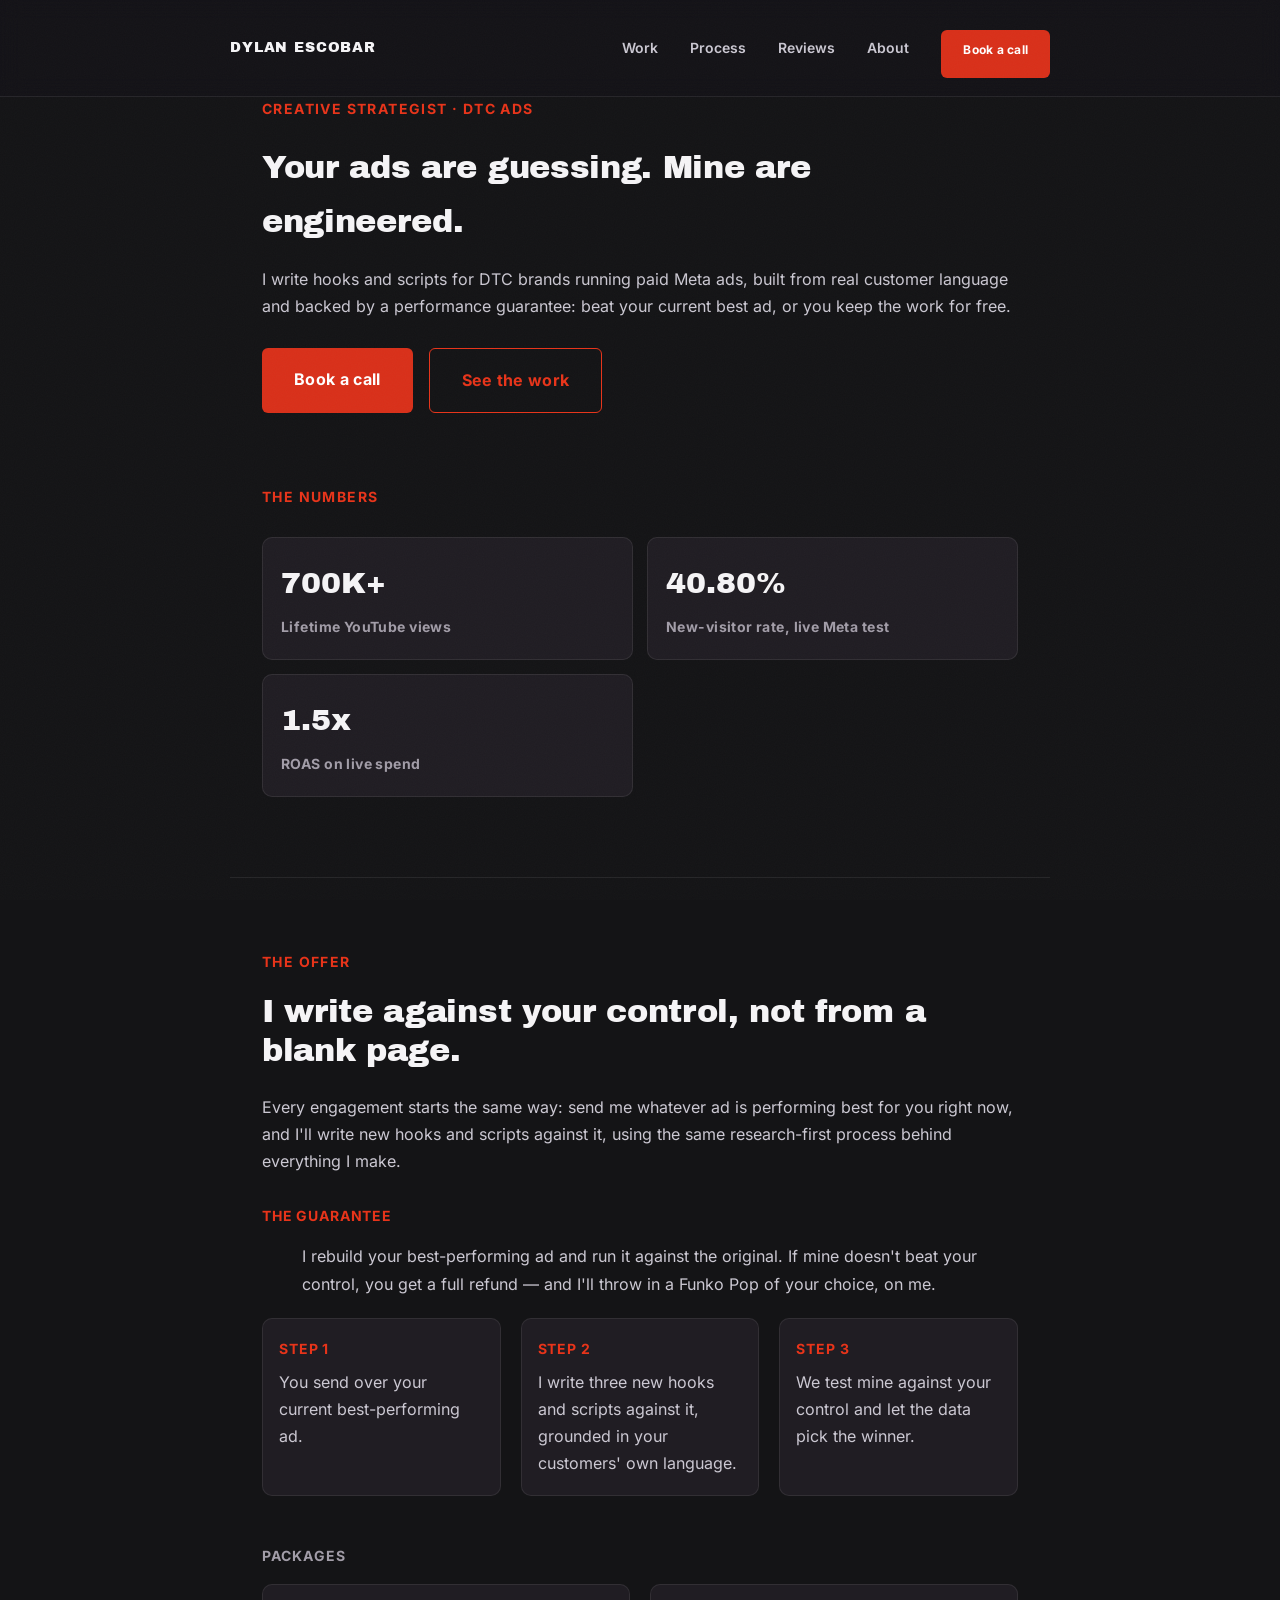
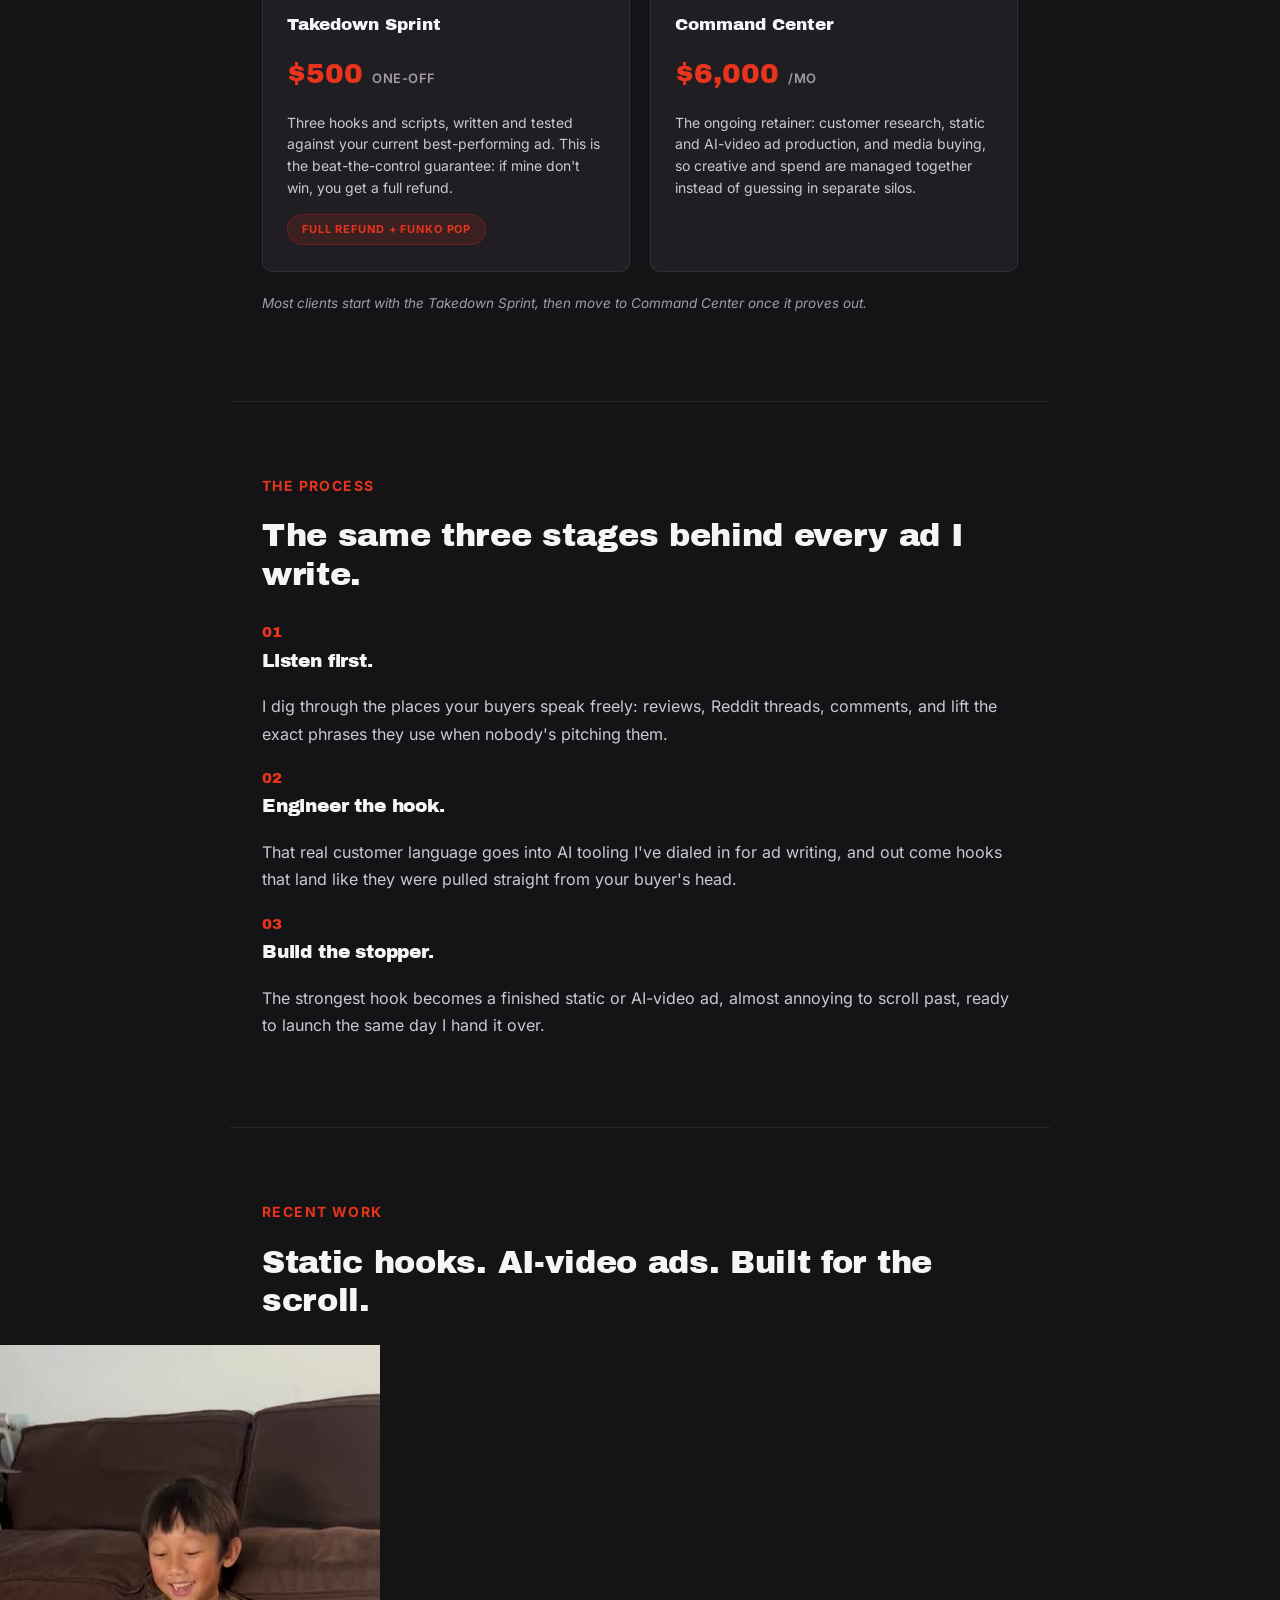
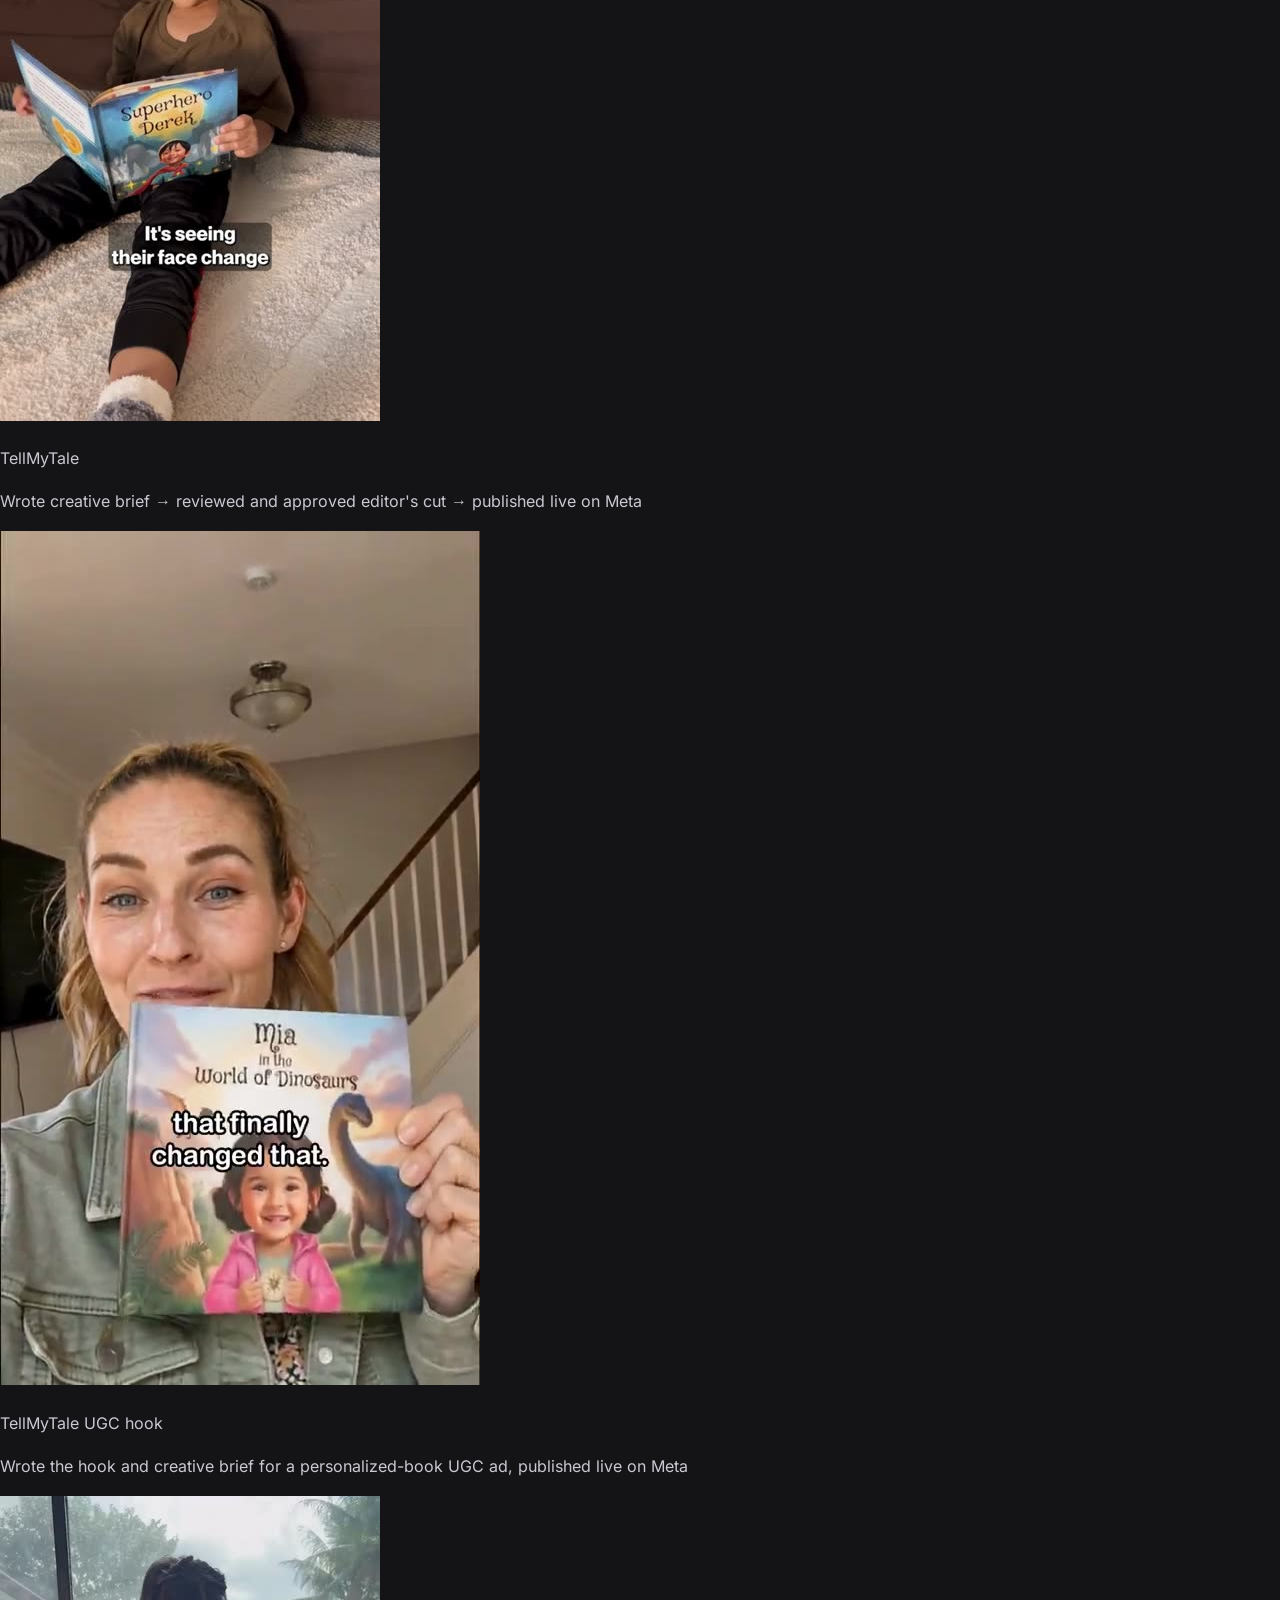
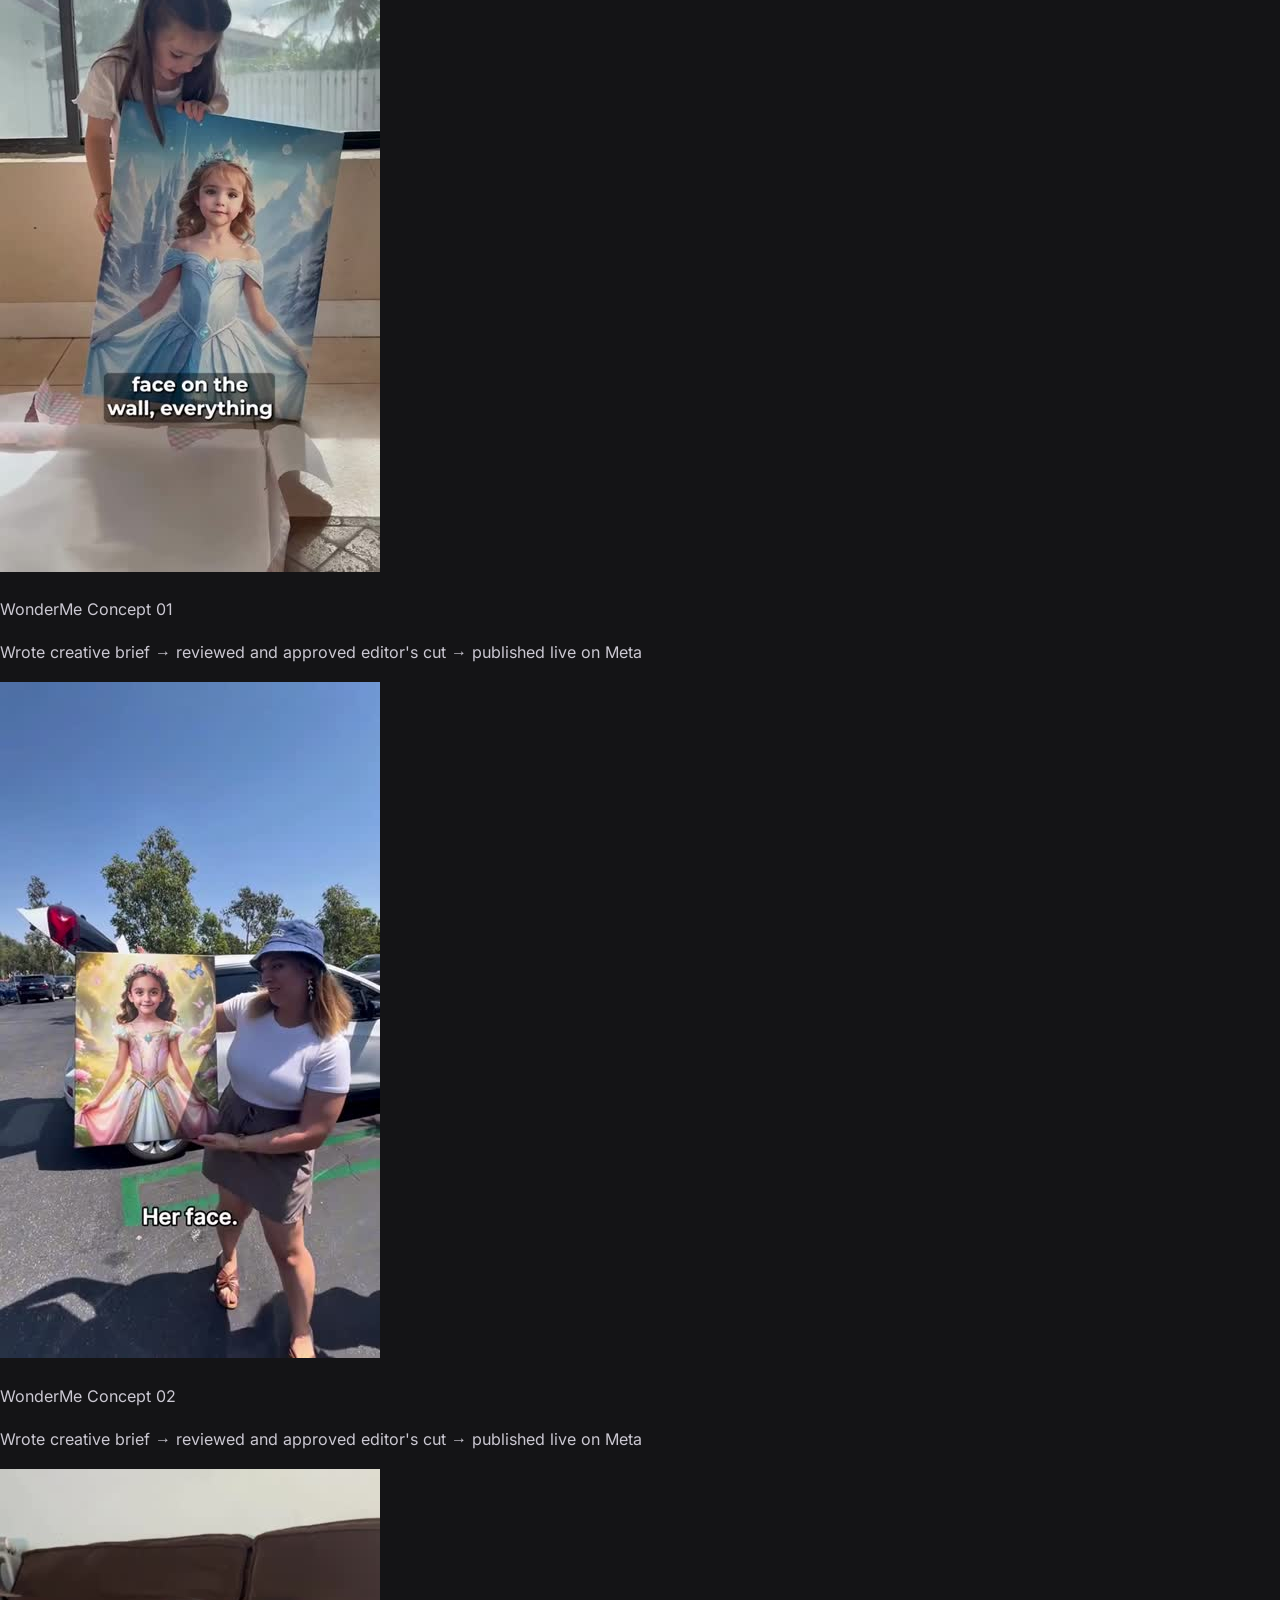
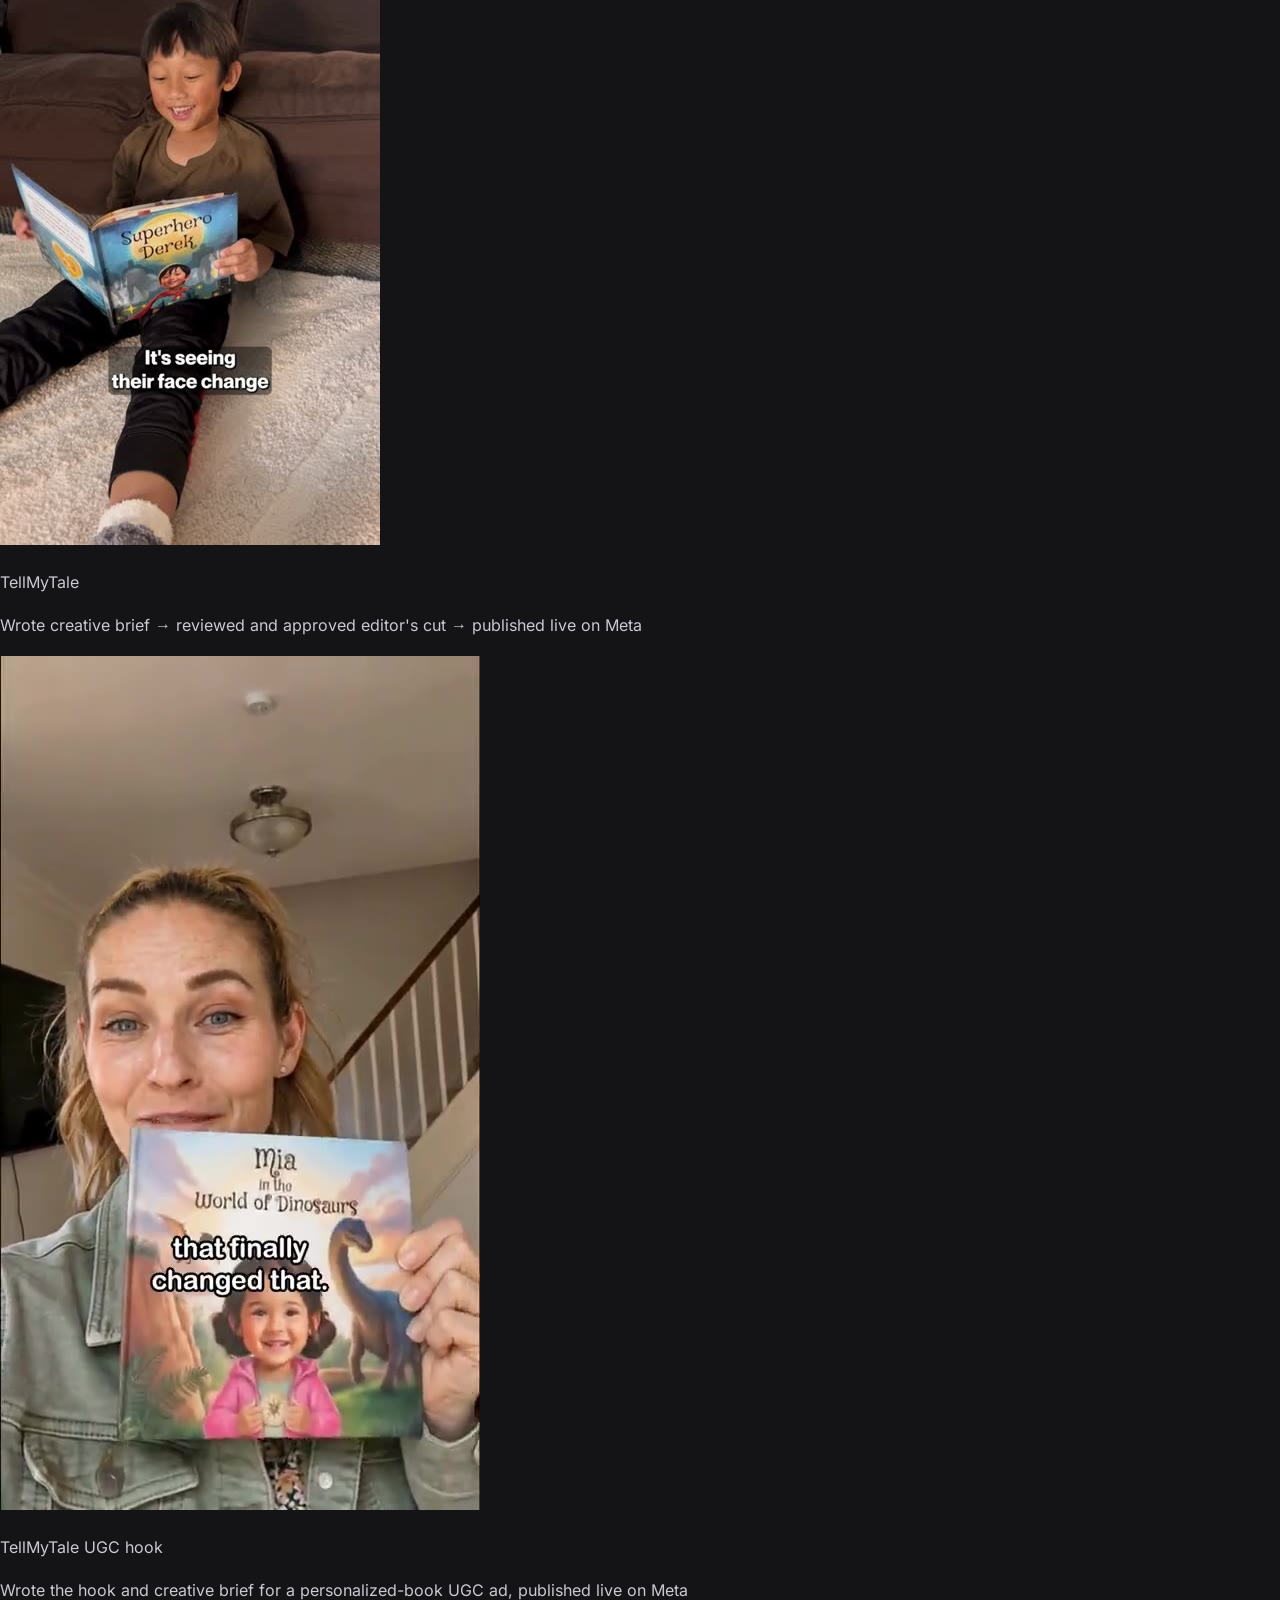
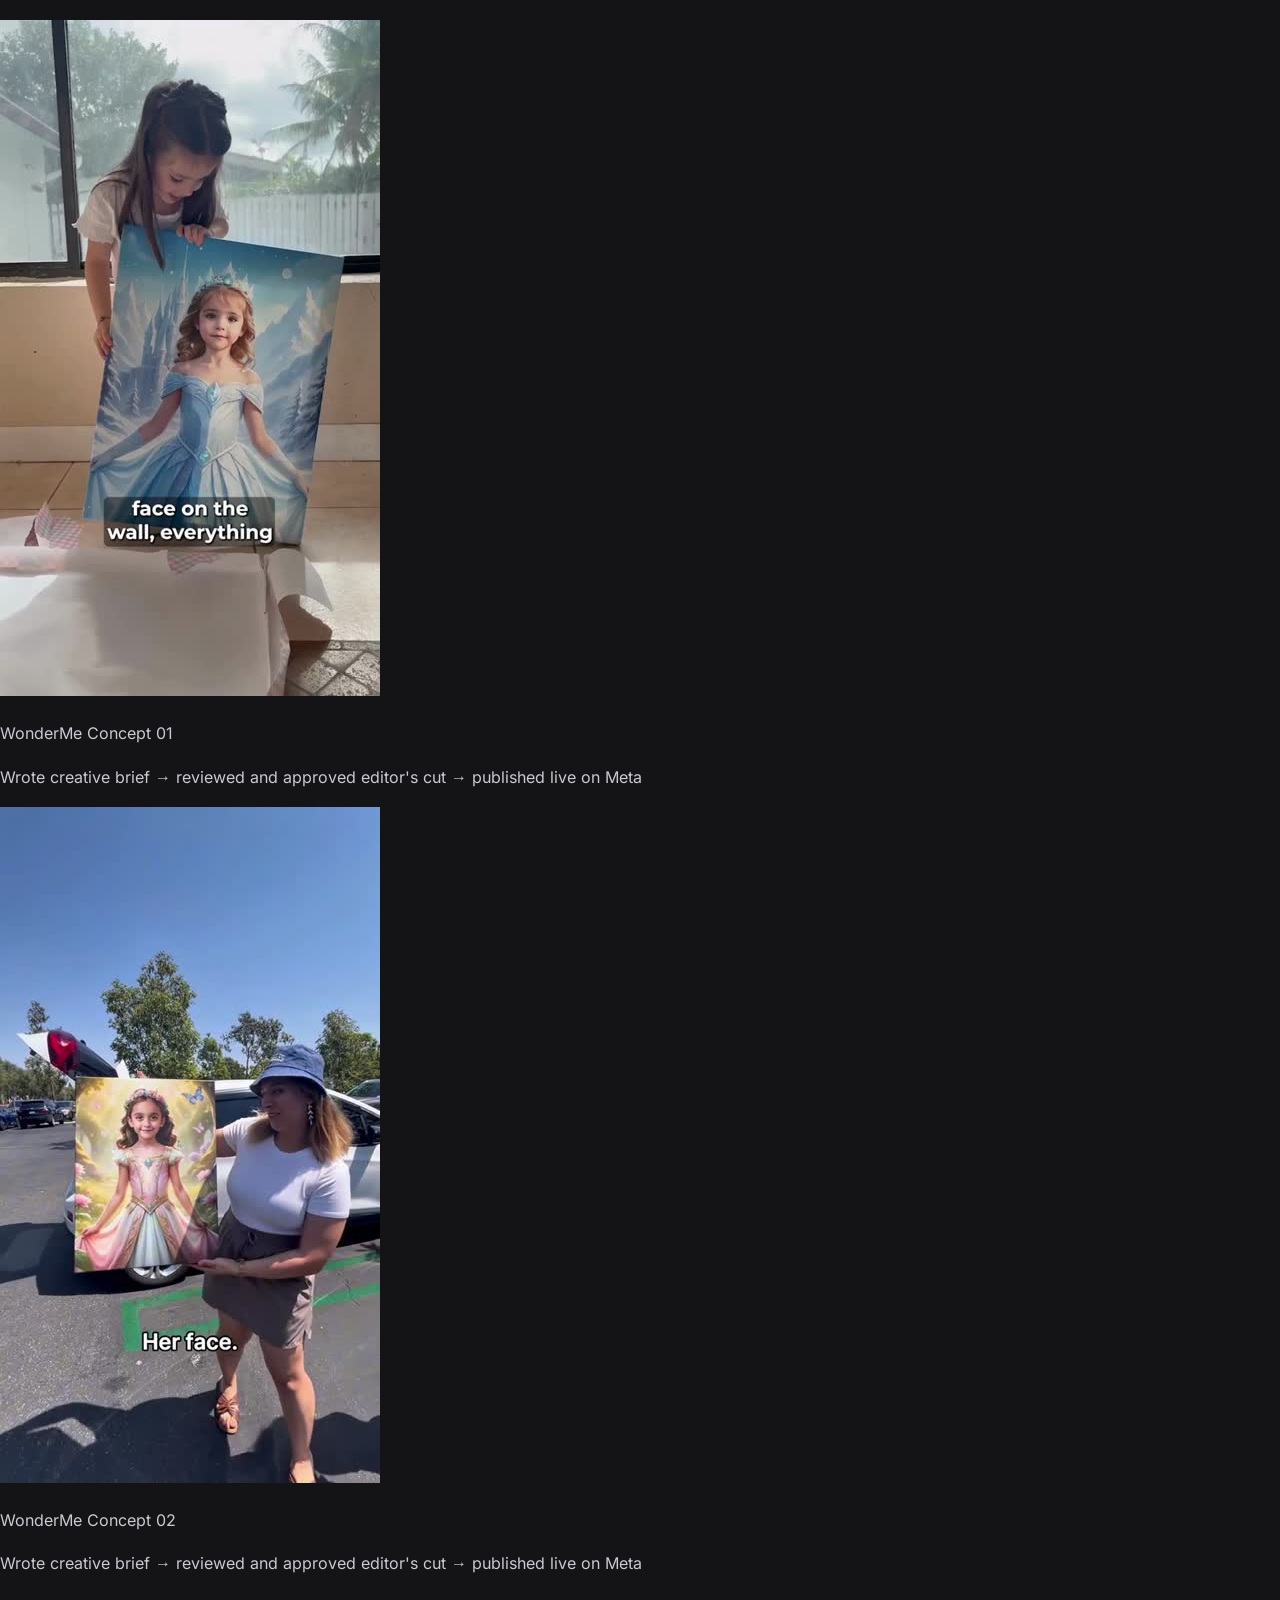
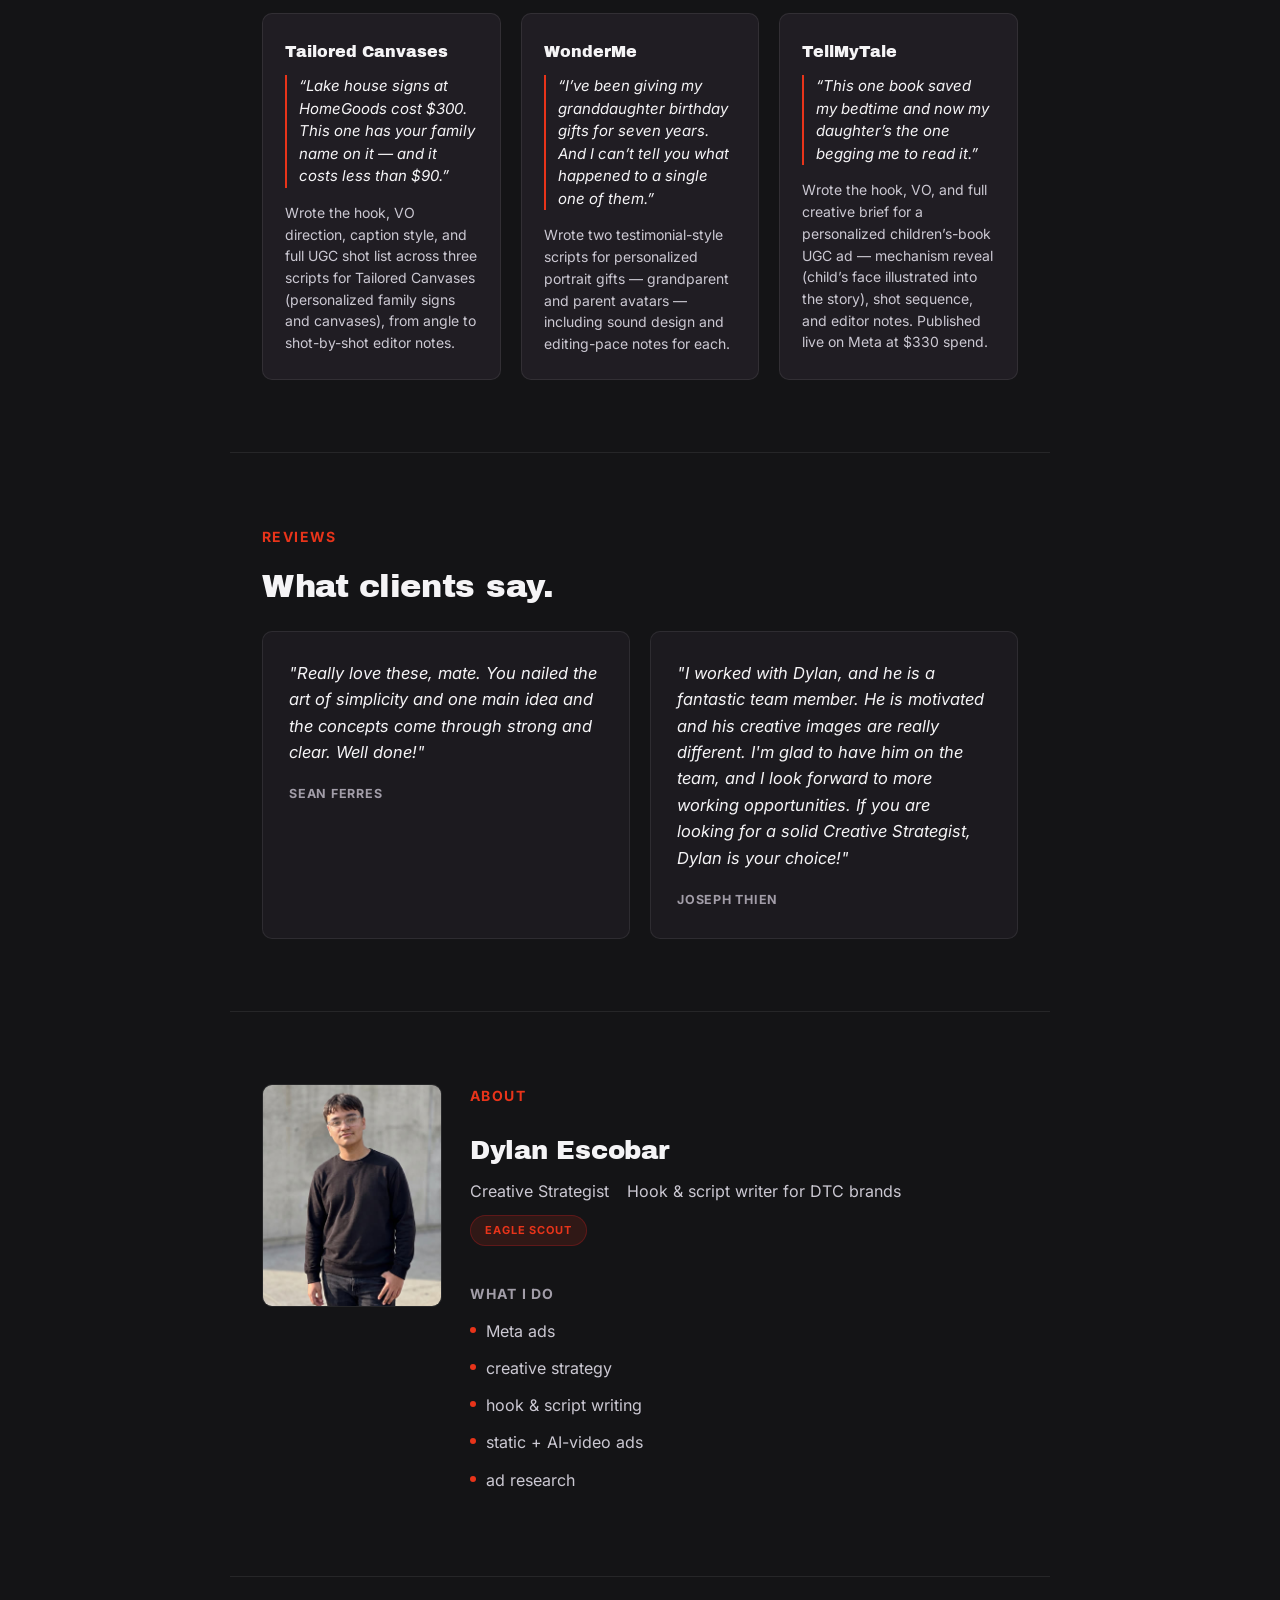
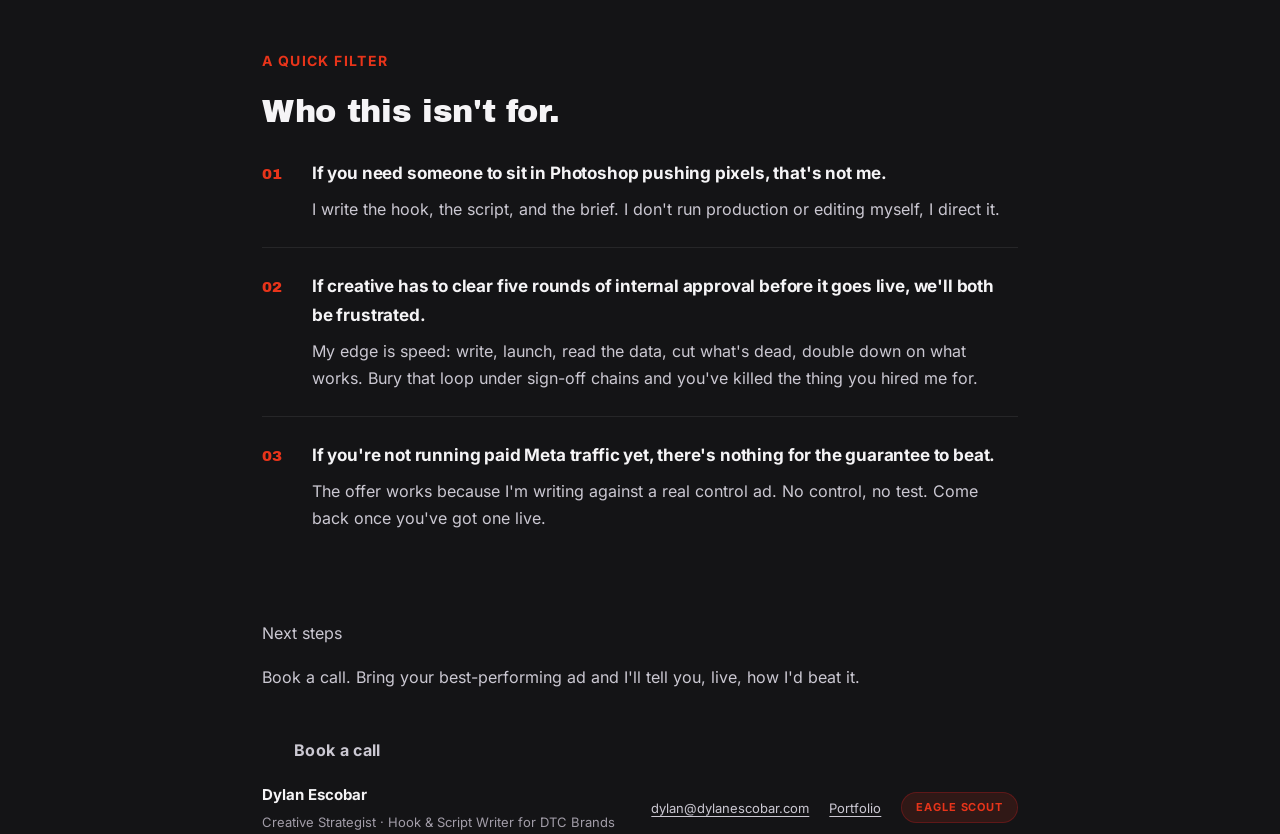
==== commit da95a099: "Drop fabricated $8.4K stat, restore $330 to TellMyTale only, add Funko Pop guarantee - Remove the in" ====
--- a/work-with-me.html
+++ b/work-with-me.html
@@ -49,9 +49,8 @@
 <section class="section" style="padding-bottom: 60px;">
   <div class="wrap">
     <p class="kicker">The numbers</p>
-    <div class="proof-grid">
+    <div class="stat-grid">
       <div class="stat-card"><p class="stat-num">700K<span class="accent">+</span></p><p class="stat-label">Lifetime YouTube views</p></div>
-      <div class="stat-card"><p class="stat-num">$8.4<span class="accent">K</span></p><p class="stat-label">Monthly revenue, one client</p></div>
       <div class="stat-card"><p class="stat-num">40.80<span class="accent">%</span></p><p class="stat-label">New-visitor rate, live Meta test</p></div>
       <div class="stat-card"><p class="stat-num">1.5<span class="accent">x</span></p><p class="stat-label">ROAS on live spend</p></div>
     </div>
@@ -69,7 +68,7 @@
 
     <p class="day-label" style="margin-top: 28px; margin-bottom: 10px;">The guarantee</p>
     <blockquote class="callout-quote">
-      I rebuild your best-performing ad and run it against the original. If mine doesn't beat your control, you get a full refund &mdash; no exceptions.
+      I rebuild your best-performing ad and run it against the original. If mine doesn't beat your control, you get a full refund &mdash; and I'll throw in a Funko Pop of your choice, on me.
     </blockquote>
 
     <div class="mechanic-grid">
@@ -84,7 +83,7 @@
         <p class="pricing-tier">Takedown Sprint</p>
         <p class="pricing-price">$500 <span>one-off</span></p>
         <p class="pricing-desc">Three hooks and scripts, written and tested against your current best-performing ad. This is the beat-the-control guarantee: if mine don't win, you get a full refund.</p>
-        <span class="pill">Full refund</span>
+        <span class="pill">Full refund + Funko Pop</span>
       </div>
       <div class="pricing-card">
         <p class="pricing-tier">Command Center</p>
@@ -250,7 +249,7 @@
       <div class="case-card">
         <p class="case-client">TellMyTale</p>
         <p class="case-hook">&ldquo;This one book saved my bedtime and now my daughter&rsquo;s the one begging me to read it.&rdquo;</p>
-        <p class="case-result">Wrote the hook, VO, and full creative brief for a personalized children&rsquo;s-book UGC ad &mdash; mechanism reveal (child&rsquo;s face illustrated into the story), shot sequence, and editor notes.</p>
+        <p class="case-result">Wrote the hook, VO, and full creative brief for a personalized children&rsquo;s-book UGC ad &mdash; mechanism reveal (child&rsquo;s face illustrated into the story), shot sequence, and editor notes. Published live on Meta at $330 spend.</p>
       </div>
     </div>
   </div>
--- a/assets/css/freelance.css
+++ b/assets/css/freelance.css
@@ -87,13 +87,6 @@
   border: 1px solid #ed1c2440;
   border-radius: 20px;
   padding: 5px 14px;
-}
-
-/* ============ PROOF STRIP ============ */
-.proof-grid {
-  display: grid;
-  grid-template-columns: repeat(4, 1fr);
-  gap: 16px;
 }
 
 /* ============ OFFER MECHANIC ============ */
@@ -285,14 +278,9 @@
   .nav-links a:not(.btn) { border-bottom: 1px solid var(--hairline); }
   .nav-links .btn-nav { margin: 14px 20px; }
 
-  .proof-grid { grid-template-columns: repeat(2, 1fr); }
   .mechanic-grid { grid-template-columns: 1fr; }
   .pricing-grid { grid-template-columns: 1fr; }
   .case-grid { grid-template-columns: 1fr; }
   .testi-grid { grid-template-columns: 1fr; }
   .fl-footer-inner { flex-direction: column; align-items: flex-start; }
 }
-
-@media (max-width: 480px) {
-  .proof-grid { grid-template-columns: 1fr 1fr; }
-}
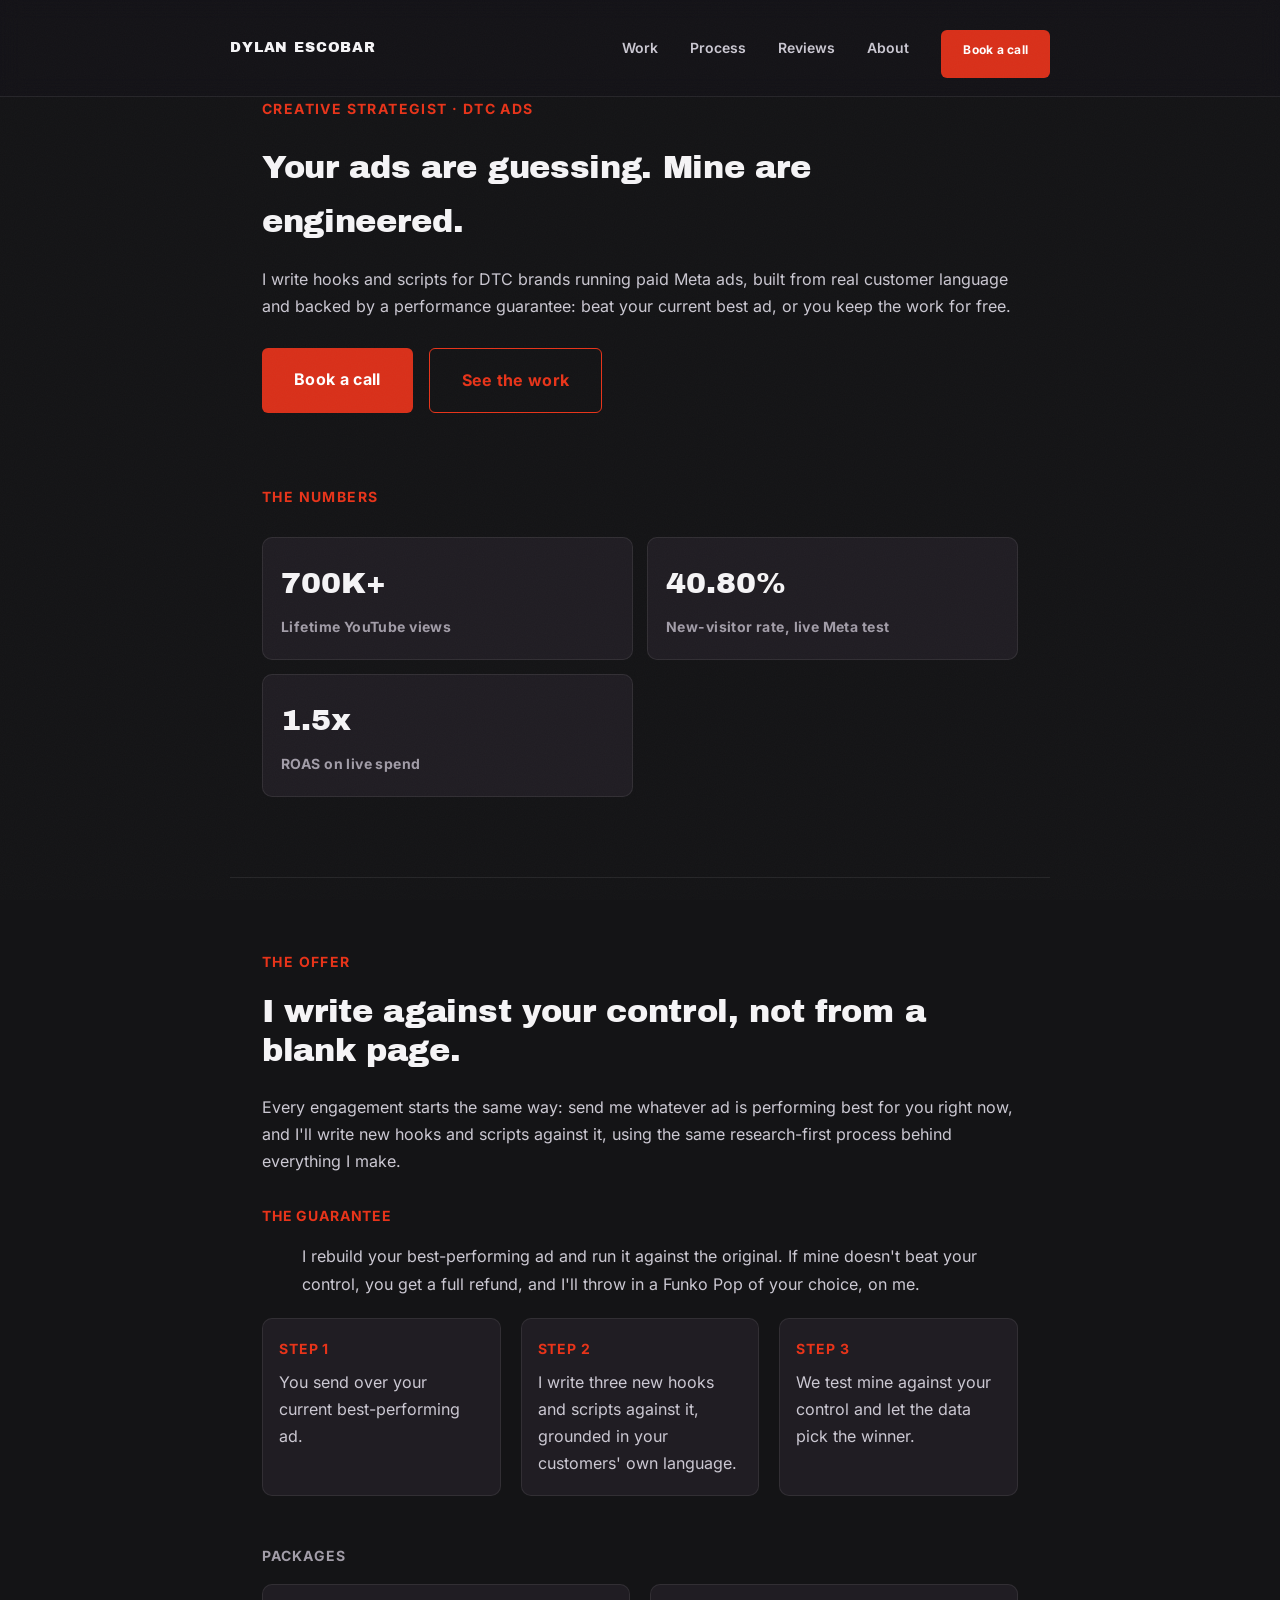
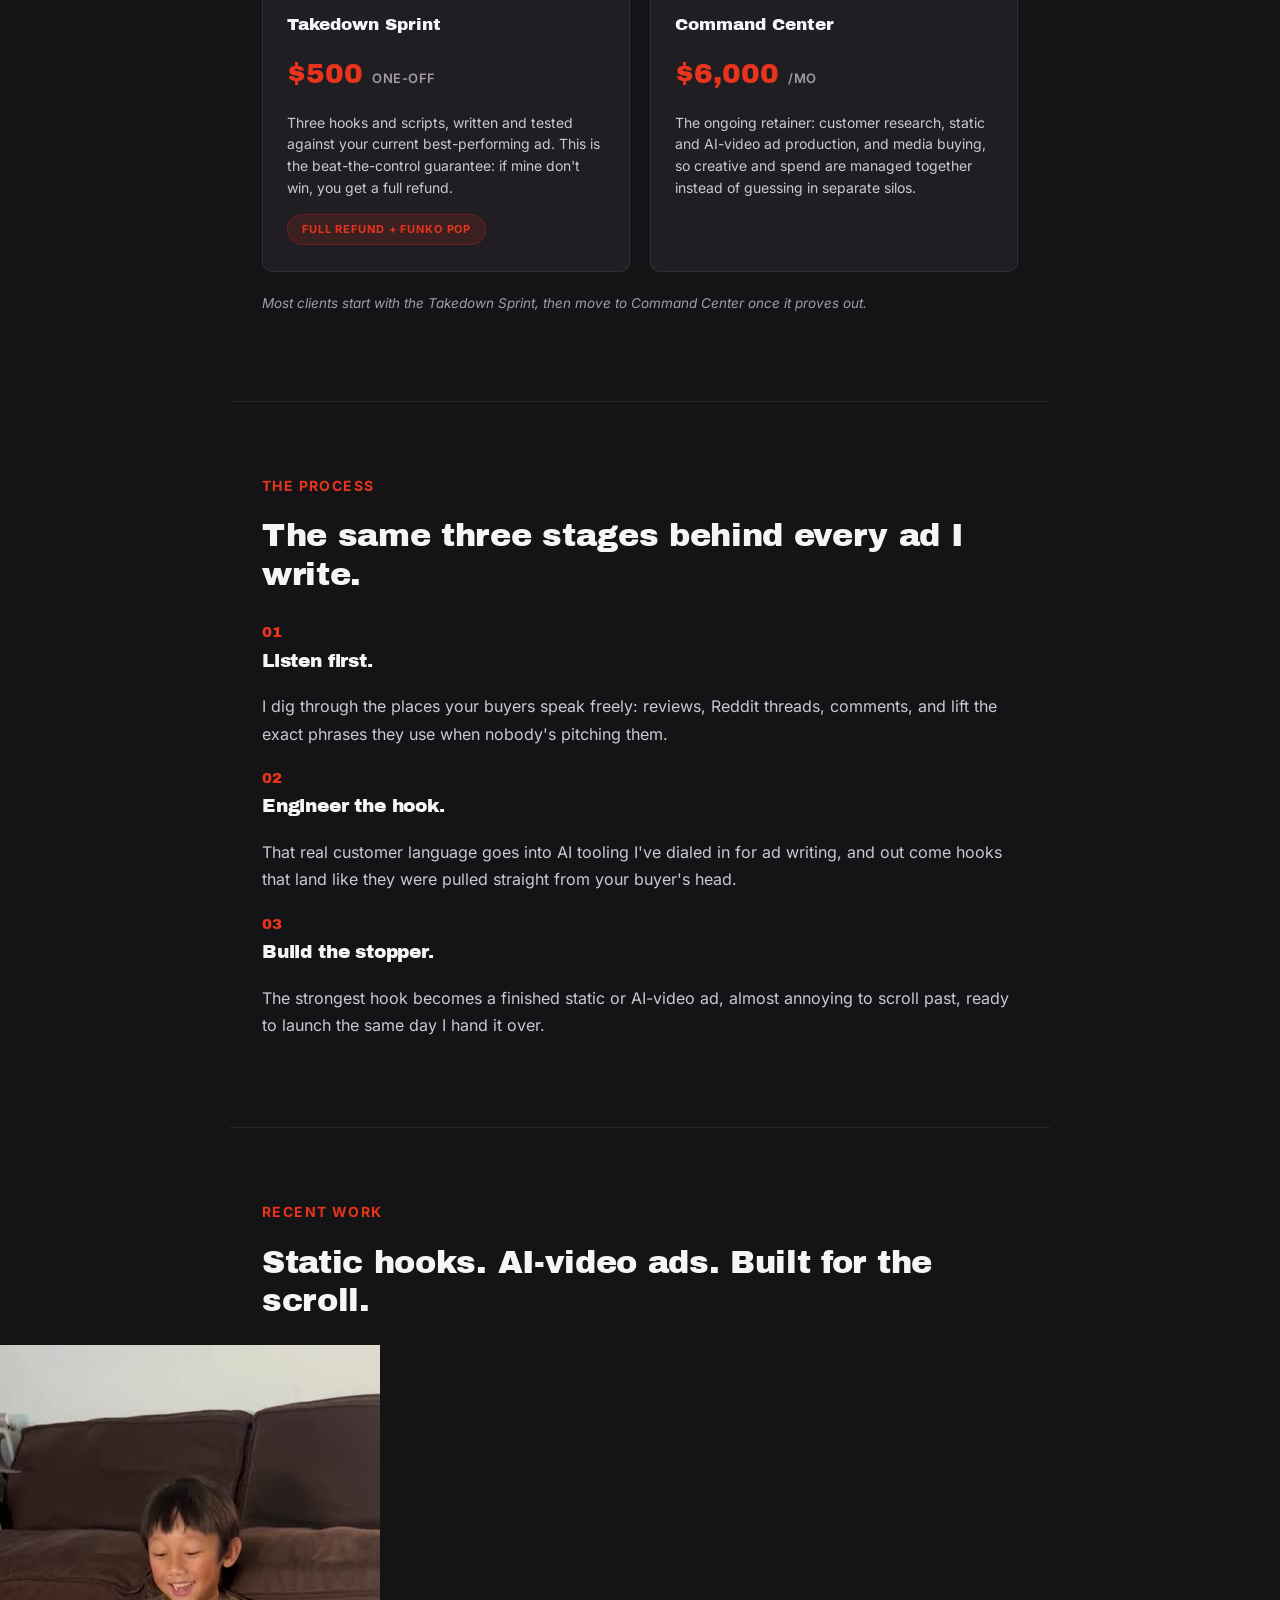
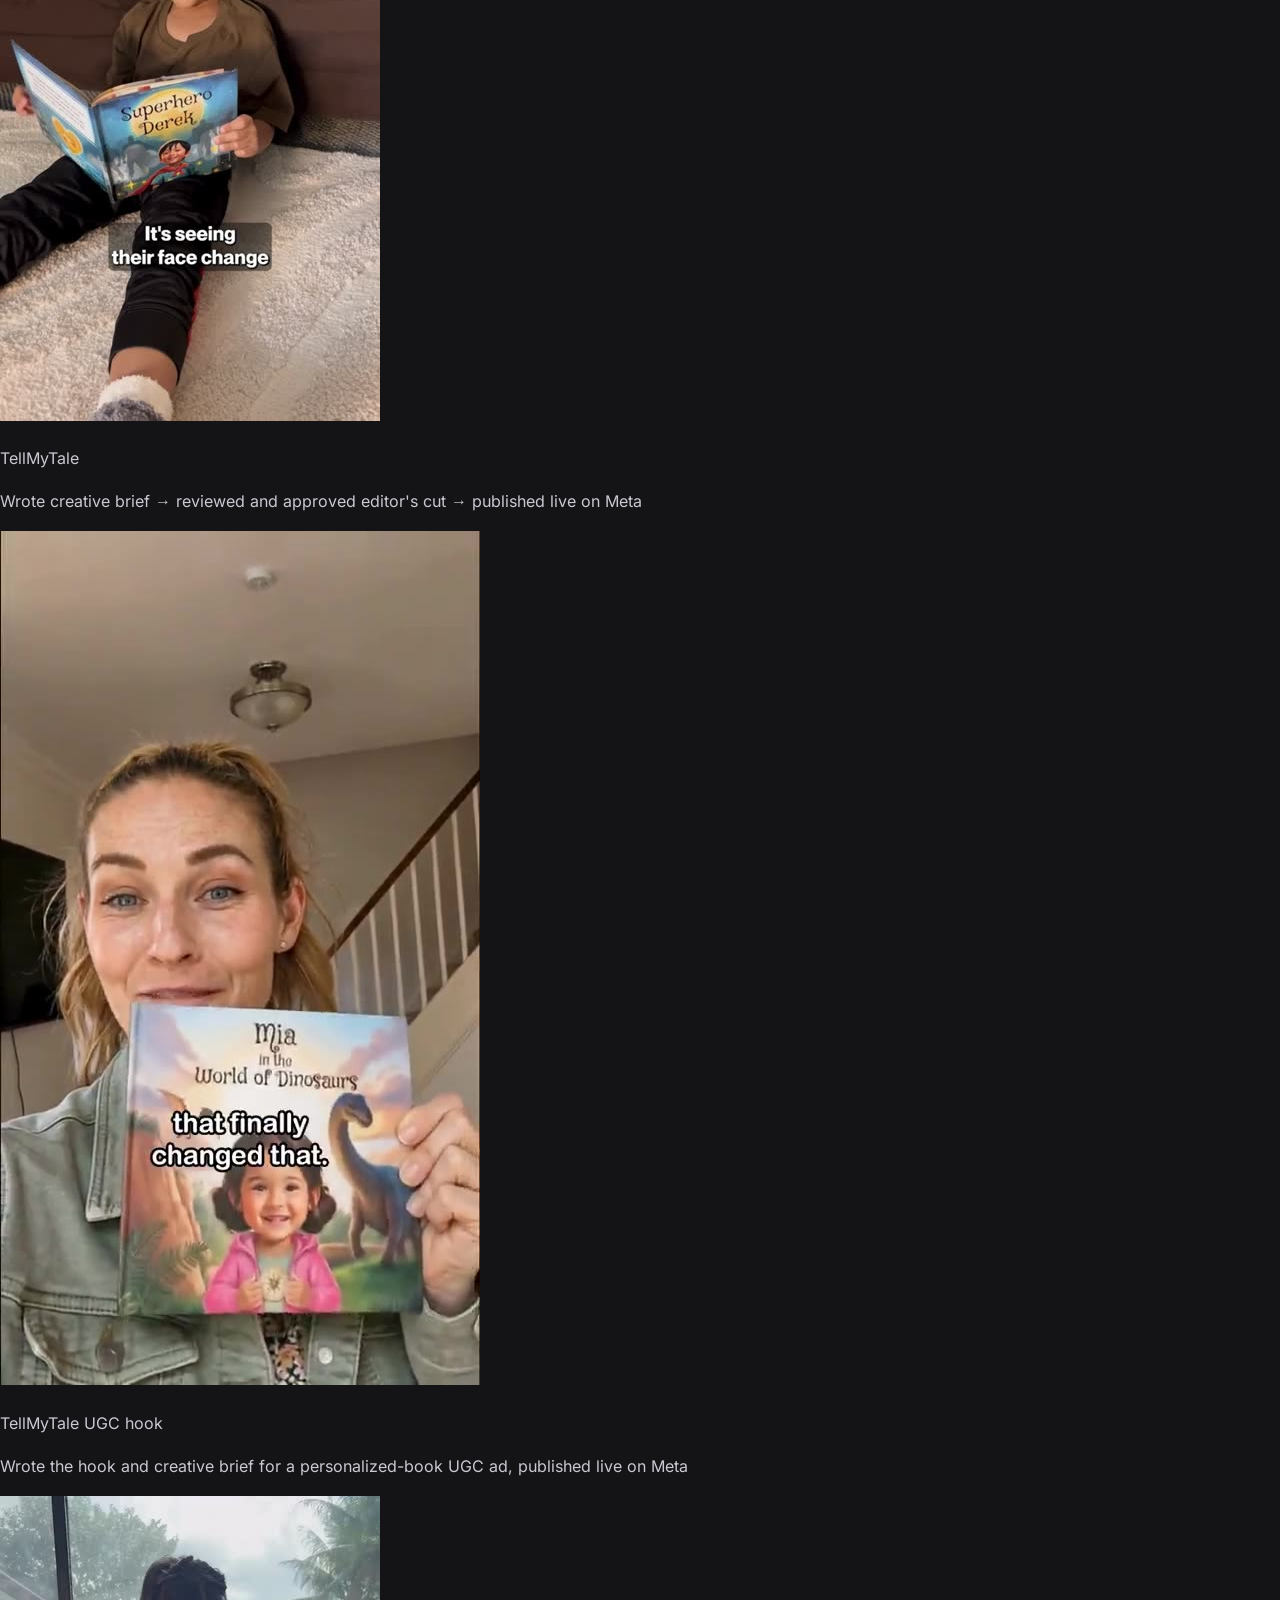
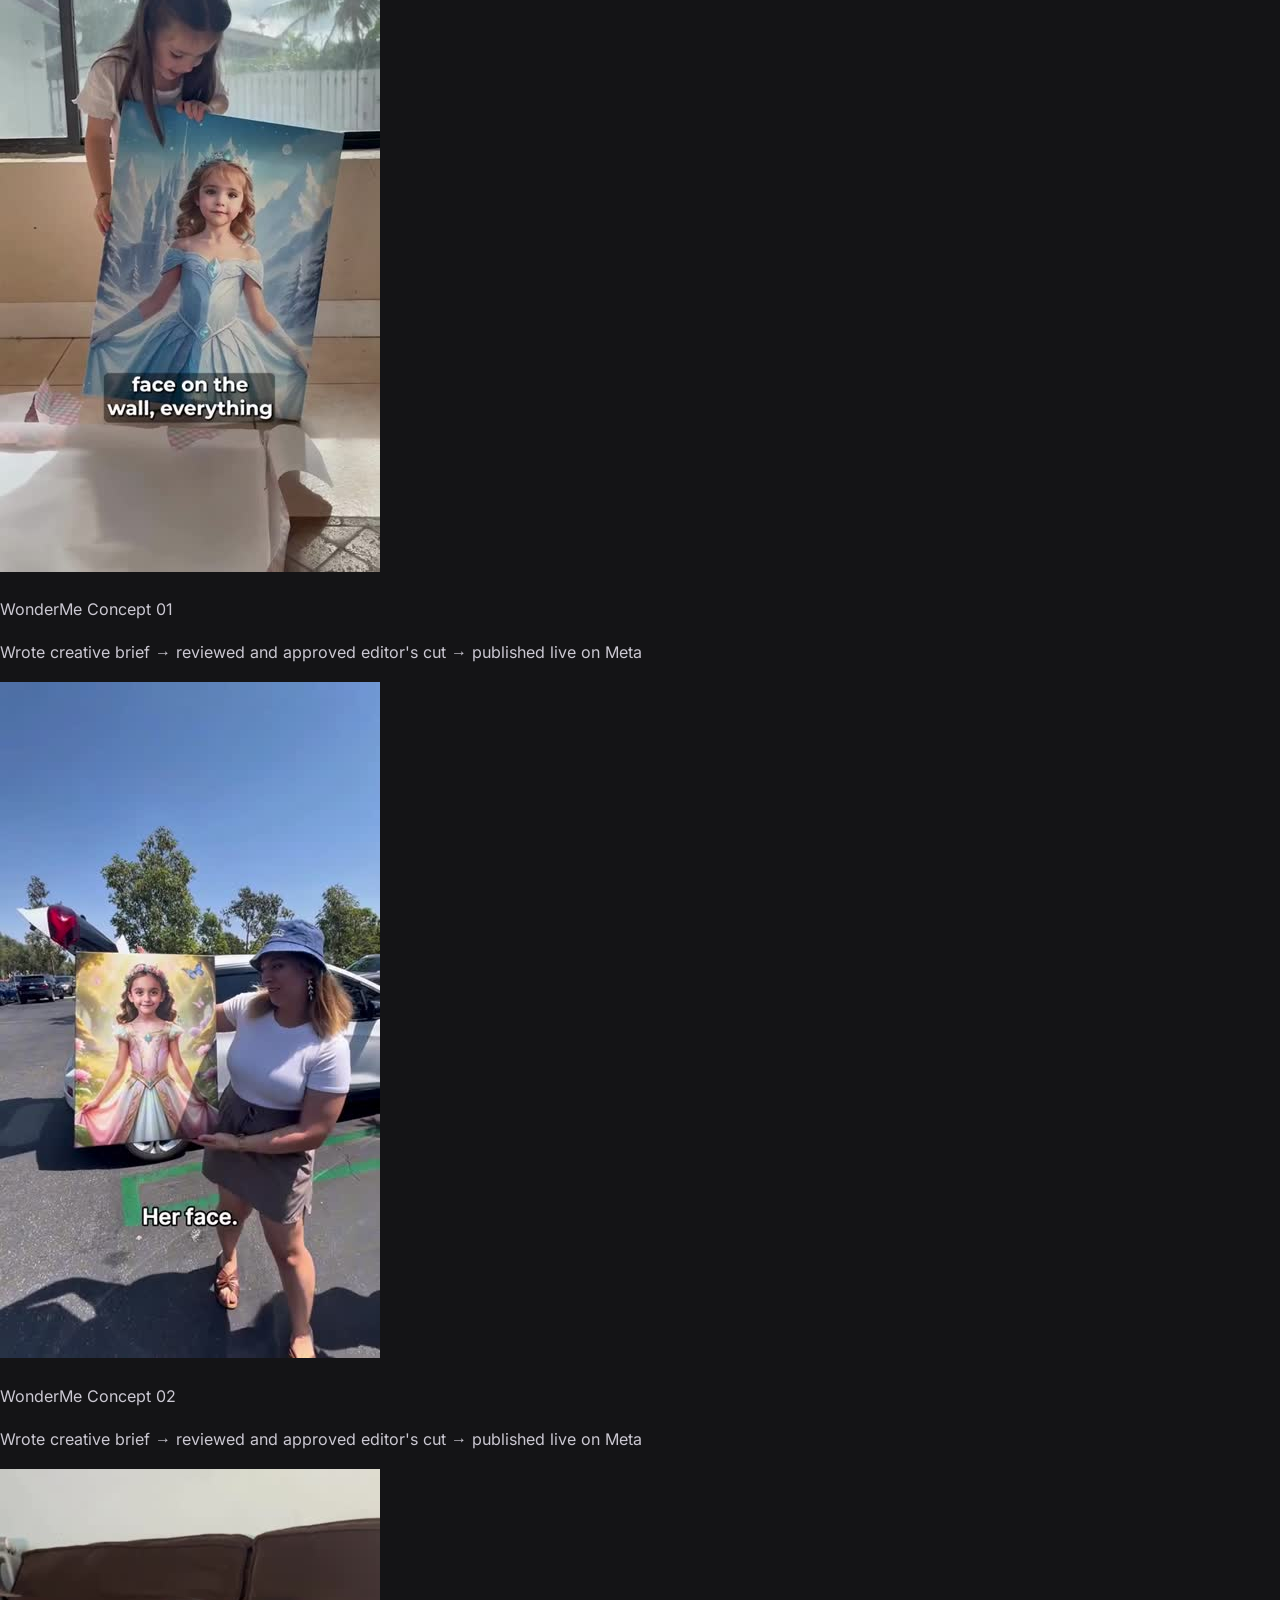
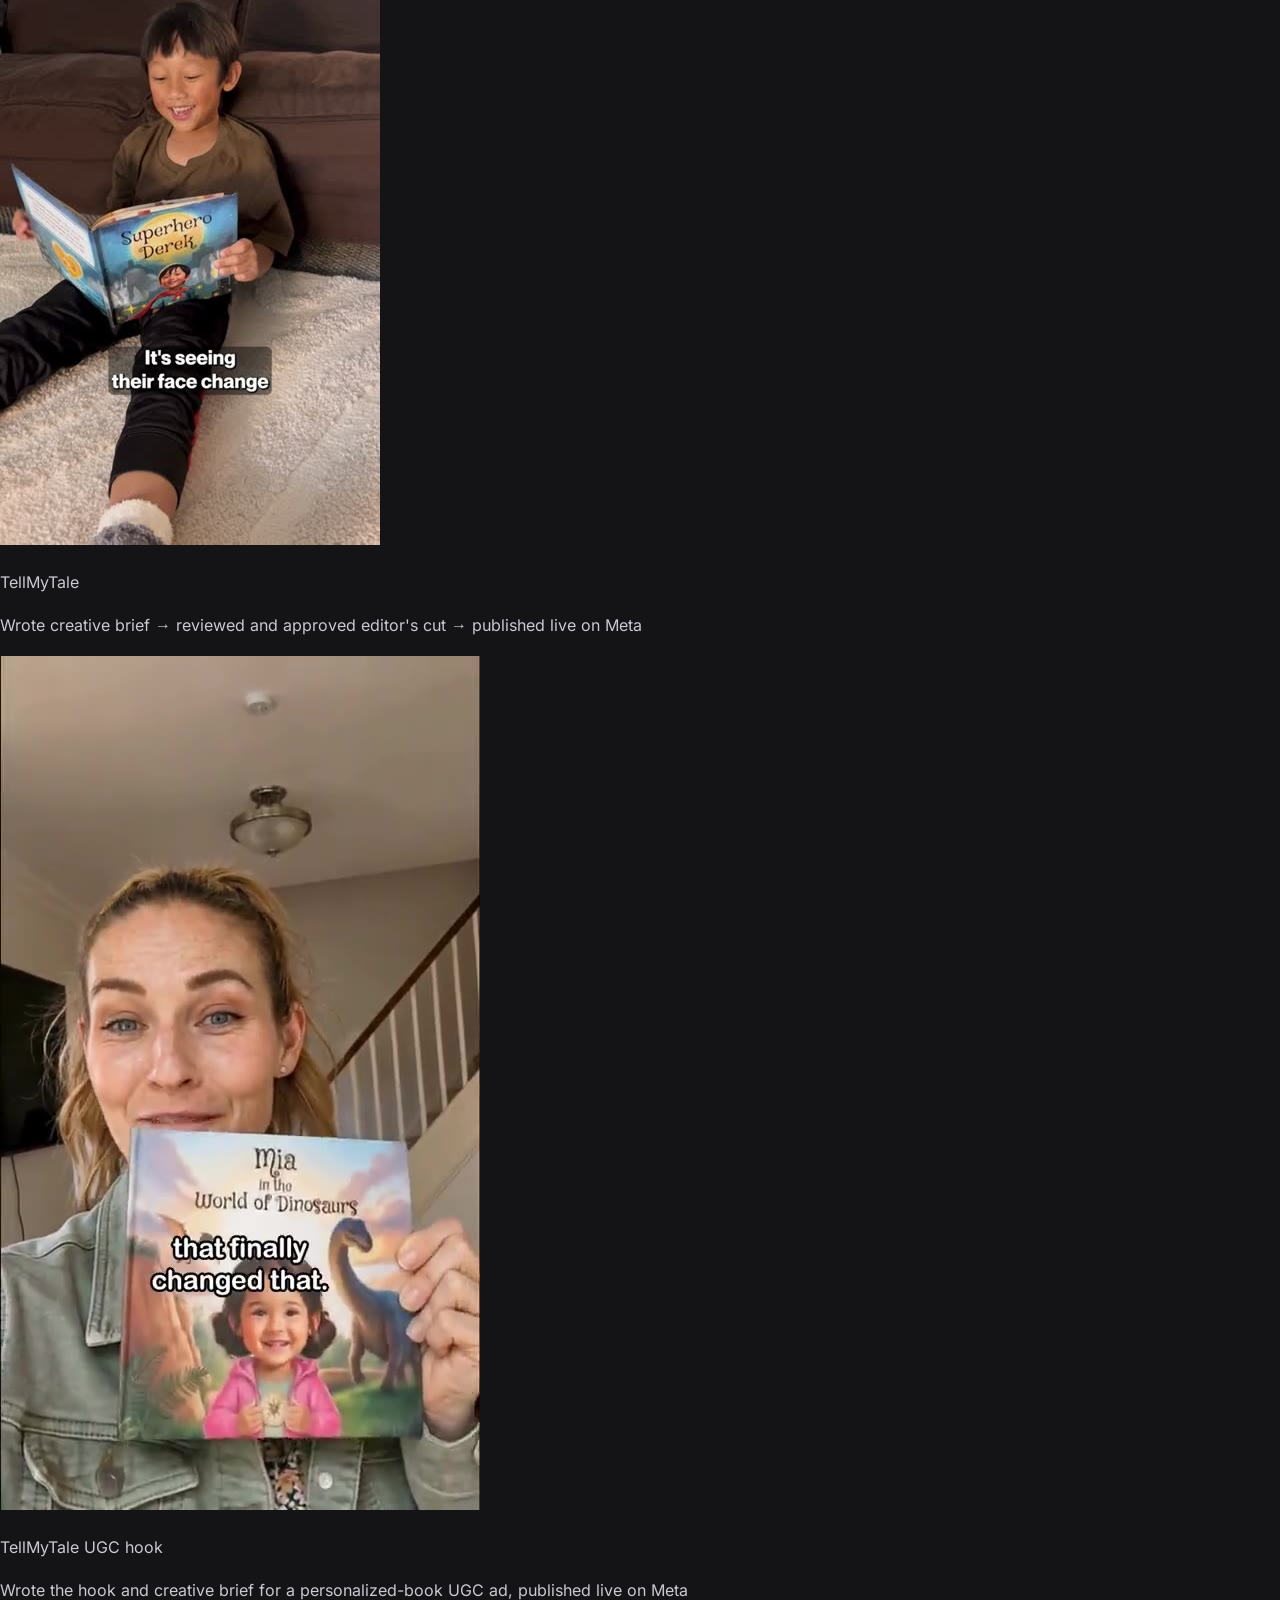
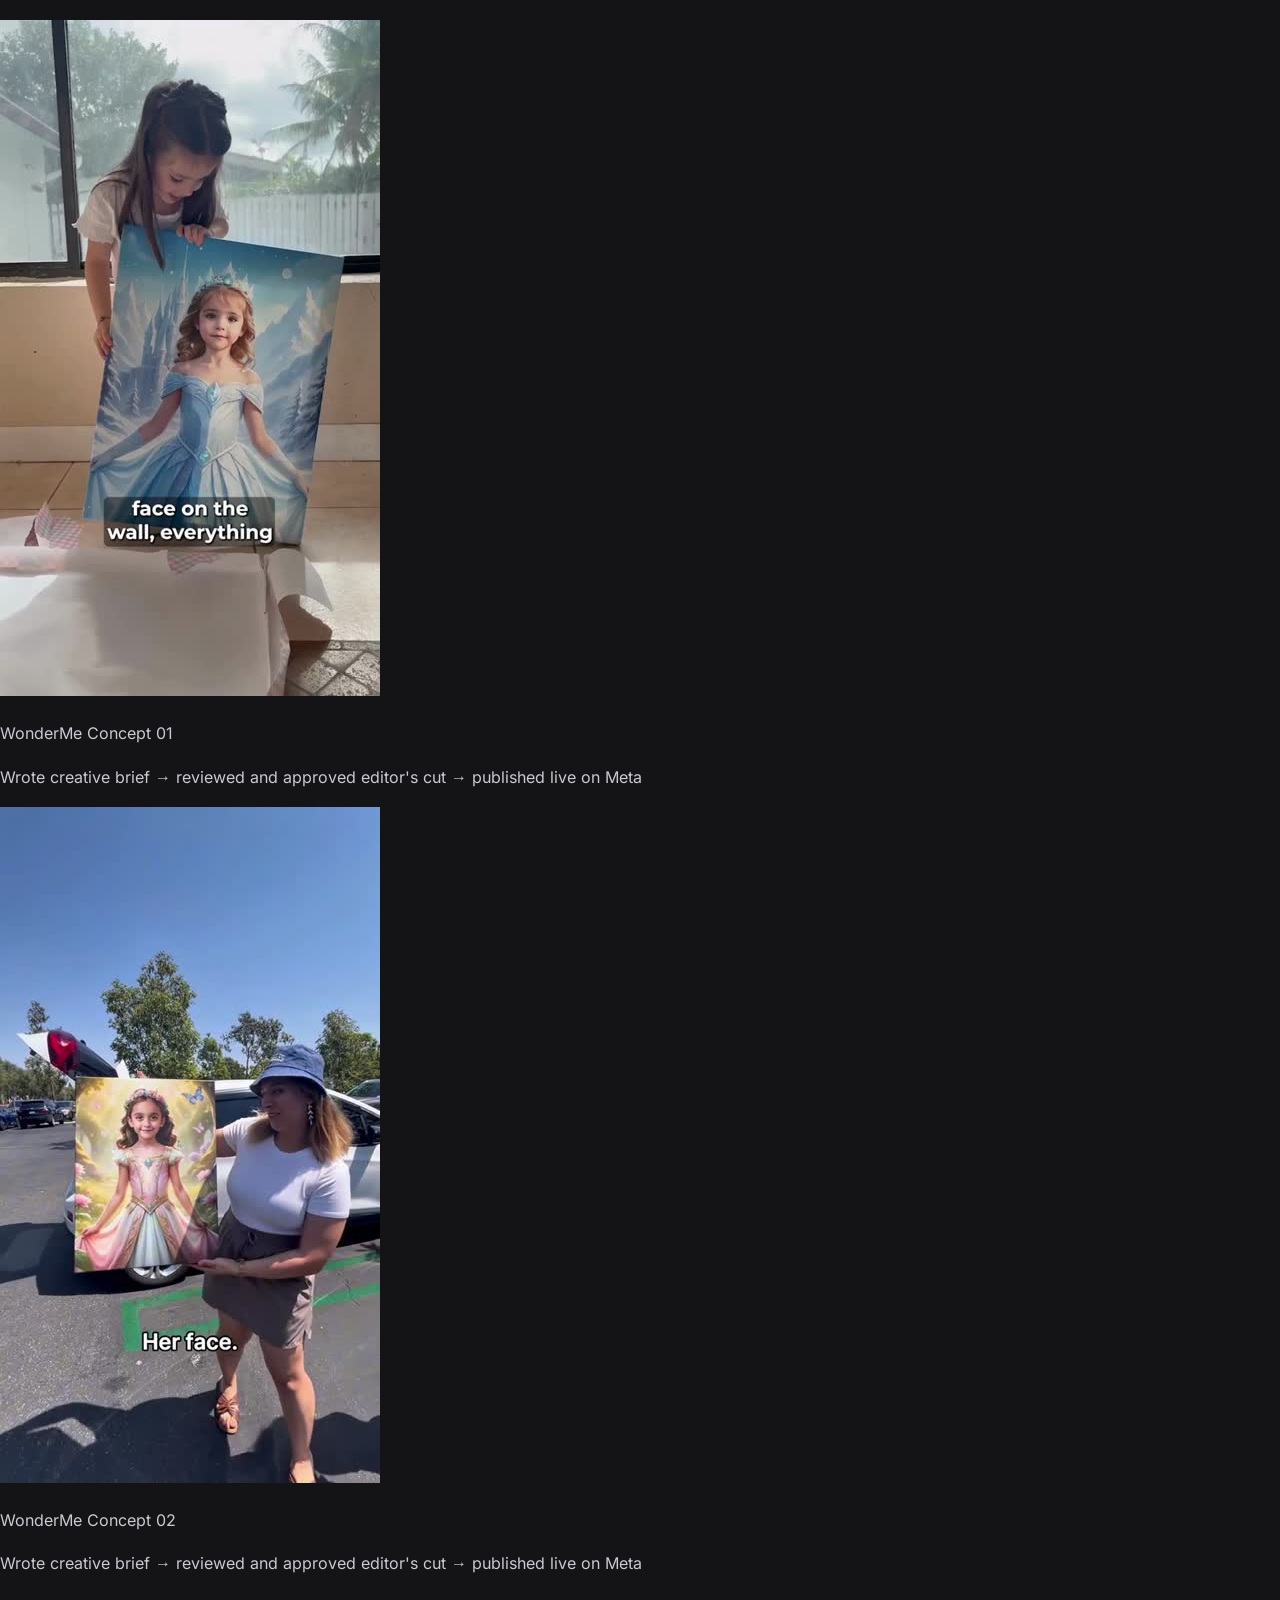
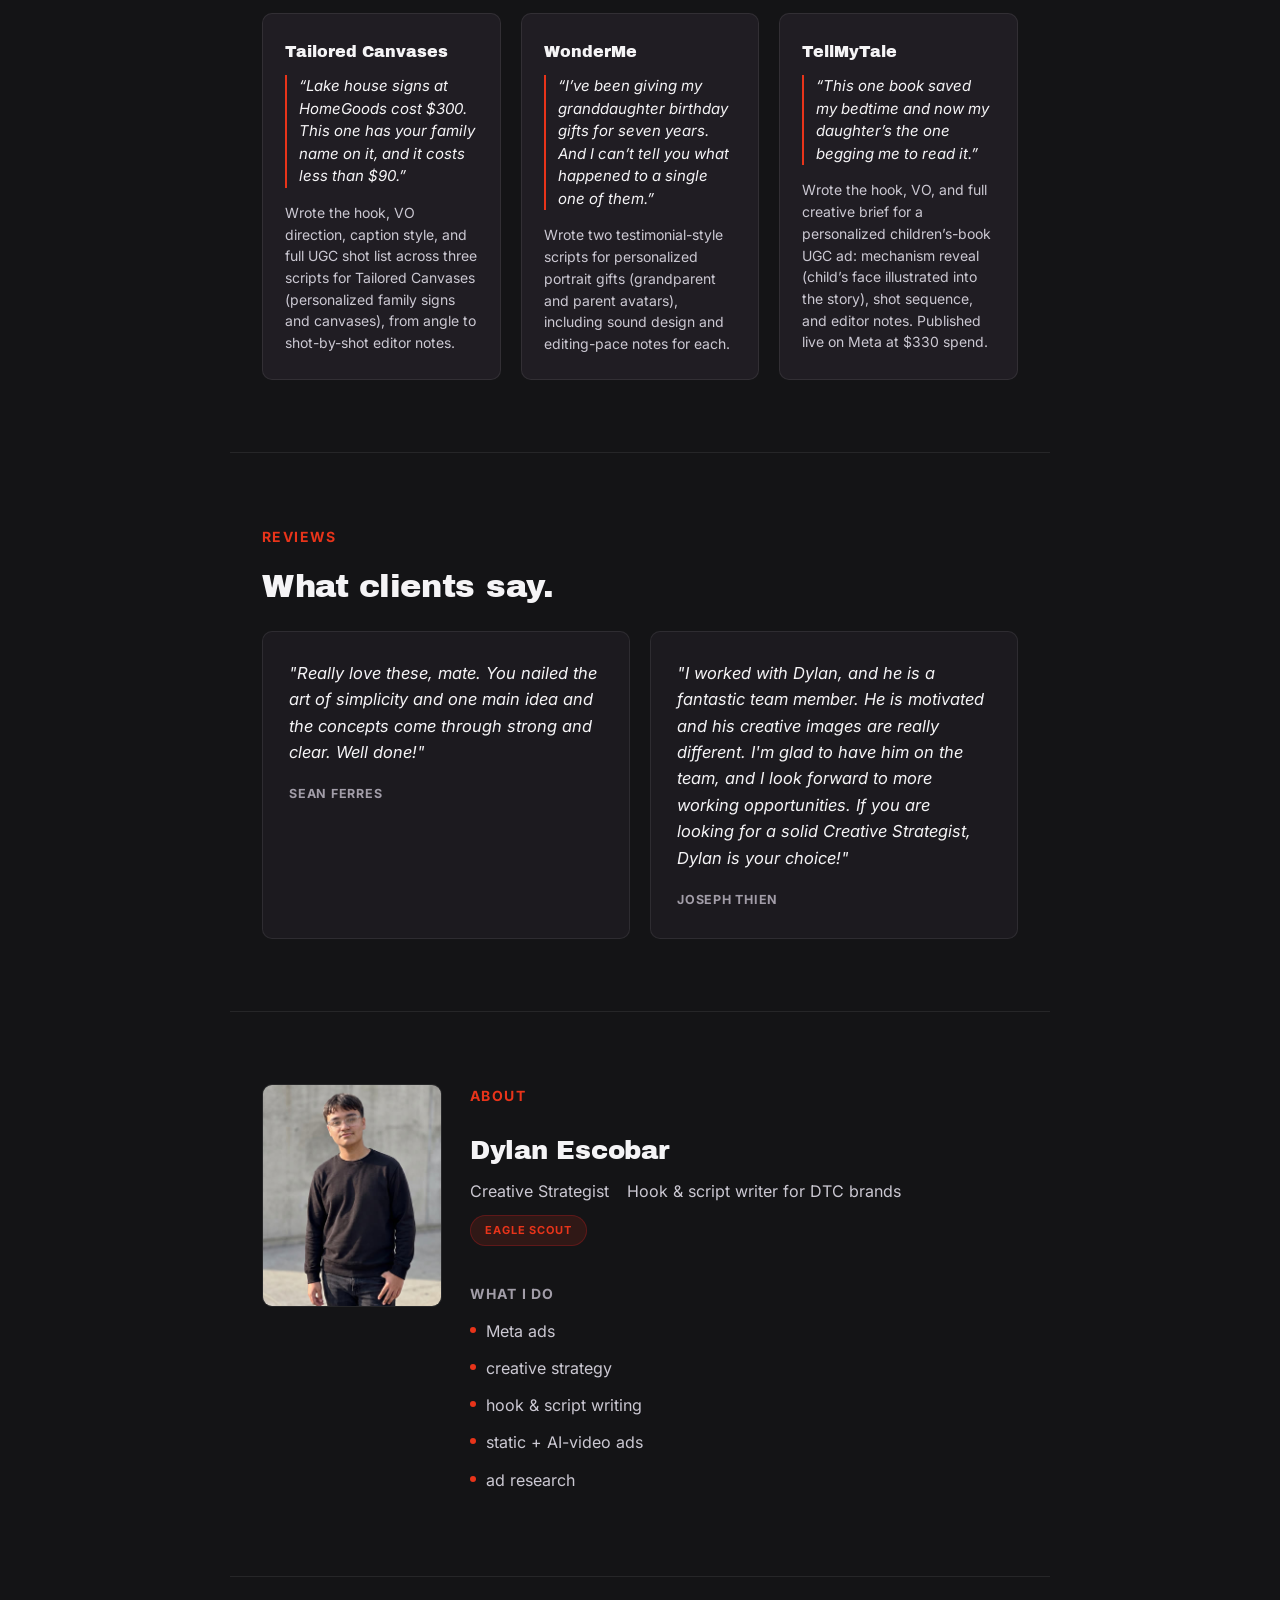
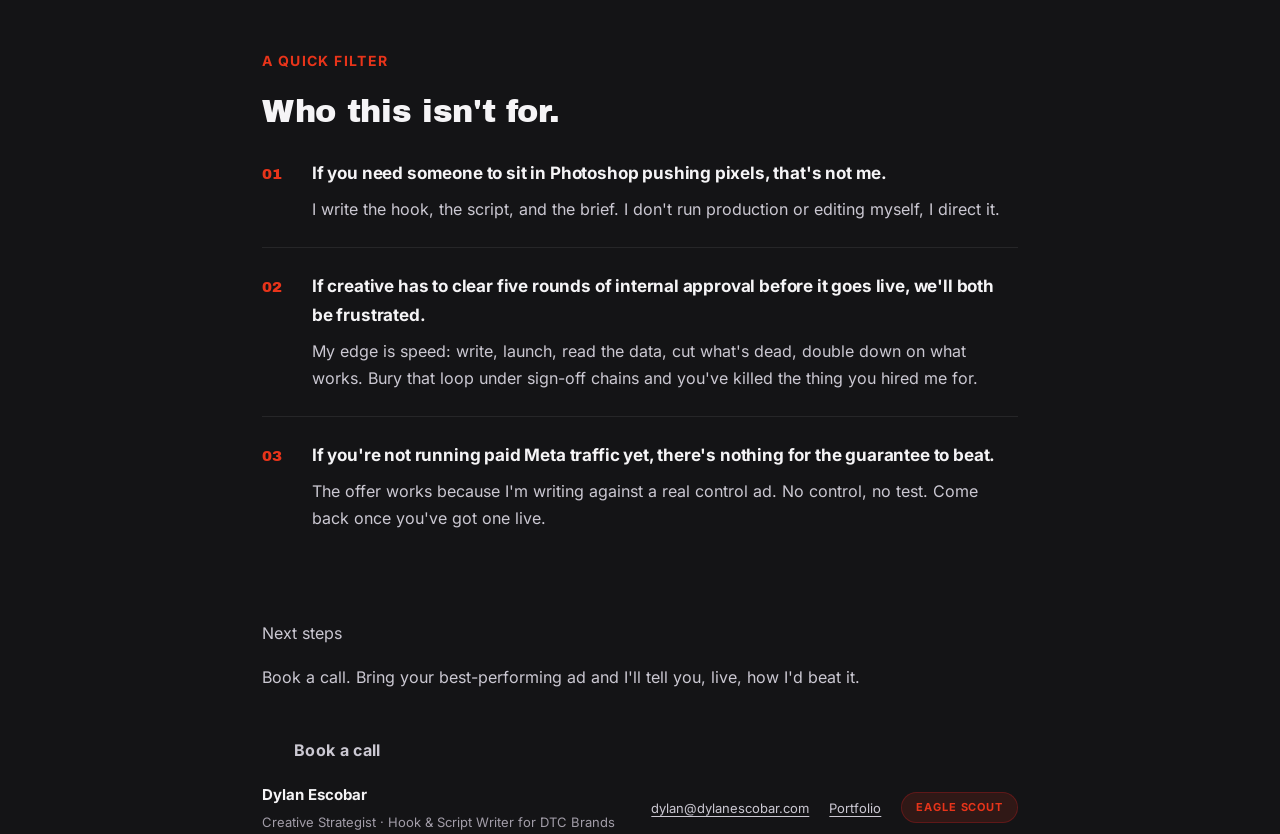
==== commit bdf18226: "Remove em dashes from copy Swapped for commas, a colon, and parentheses depending on context, meanin" ====
--- a/work-with-me.html
+++ b/work-with-me.html
@@ -3,7 +3,7 @@
 <head>
 <meta charset="UTF-8">
 <meta name="viewport" content="width=device-width, initial-scale=1.0">
-<title>Dylan Escobar — Creative Strategist for DTC Ads</title>
+<title>Dylan Escobar | Creative Strategist for DTC Ads</title>
 <meta name="description" content="Dylan Escobar writes hooks and scripts for DTC brands running paid Meta ads, backed by a beat-your-control performance guarantee.">
 <link rel="preconnect" href="https://fonts.googleapis.com">
 <link rel="preconnect" href="https://fonts.gstatic.com" crossorigin>
@@ -68,7 +68,7 @@
 
     <p class="day-label" style="margin-top: 28px; margin-bottom: 10px;">The guarantee</p>
     <blockquote class="callout-quote">
-      I rebuild your best-performing ad and run it against the original. If mine doesn't beat your control, you get a full refund &mdash; and I'll throw in a Funko Pop of your choice, on me.
+      I rebuild your best-performing ad and run it against the original. If mine doesn't beat your control, you get a full refund, and I'll throw in a Funko Pop of your choice, on me.
     </blockquote>
 
     <div class="mechanic-grid">
@@ -238,18 +238,18 @@
     <div class="case-grid">
       <div class="case-card">
         <p class="case-client">Tailored Canvases</p>
-        <p class="case-hook">&ldquo;Lake house signs at HomeGoods cost $300. This one has your family name on it &mdash; and it costs less than $90.&rdquo;</p>
+        <p class="case-hook">&ldquo;Lake house signs at HomeGoods cost $300. This one has your family name on it, and it costs less than $90.&rdquo;</p>
         <p class="case-result">Wrote the hook, VO direction, caption style, and full UGC shot list across three scripts for Tailored Canvases (personalized family signs and canvases), from angle to shot-by-shot editor notes.</p>
       </div>
       <div class="case-card">
         <p class="case-client">WonderMe</p>
         <p class="case-hook">&ldquo;I&rsquo;ve been giving my granddaughter birthday gifts for seven years. And I can&rsquo;t tell you what happened to a single one of them.&rdquo;</p>
-        <p class="case-result">Wrote two testimonial-style scripts for personalized portrait gifts &mdash; grandparent and parent avatars &mdash; including sound design and editing-pace notes for each.</p>
+        <p class="case-result">Wrote two testimonial-style scripts for personalized portrait gifts (grandparent and parent avatars), including sound design and editing-pace notes for each.</p>
       </div>
       <div class="case-card">
         <p class="case-client">TellMyTale</p>
         <p class="case-hook">&ldquo;This one book saved my bedtime and now my daughter&rsquo;s the one begging me to read it.&rdquo;</p>
-        <p class="case-result">Wrote the hook, VO, and full creative brief for a personalized children&rsquo;s-book UGC ad &mdash; mechanism reveal (child&rsquo;s face illustrated into the story), shot sequence, and editor notes. Published live on Meta at $330 spend.</p>
+        <p class="case-result">Wrote the hook, VO, and full creative brief for a personalized children&rsquo;s-book UGC ad: mechanism reveal (child&rsquo;s face illustrated into the story), shot sequence, and editor notes. Published live on Meta at $330 spend.</p>
       </div>
     </div>
   </div>
